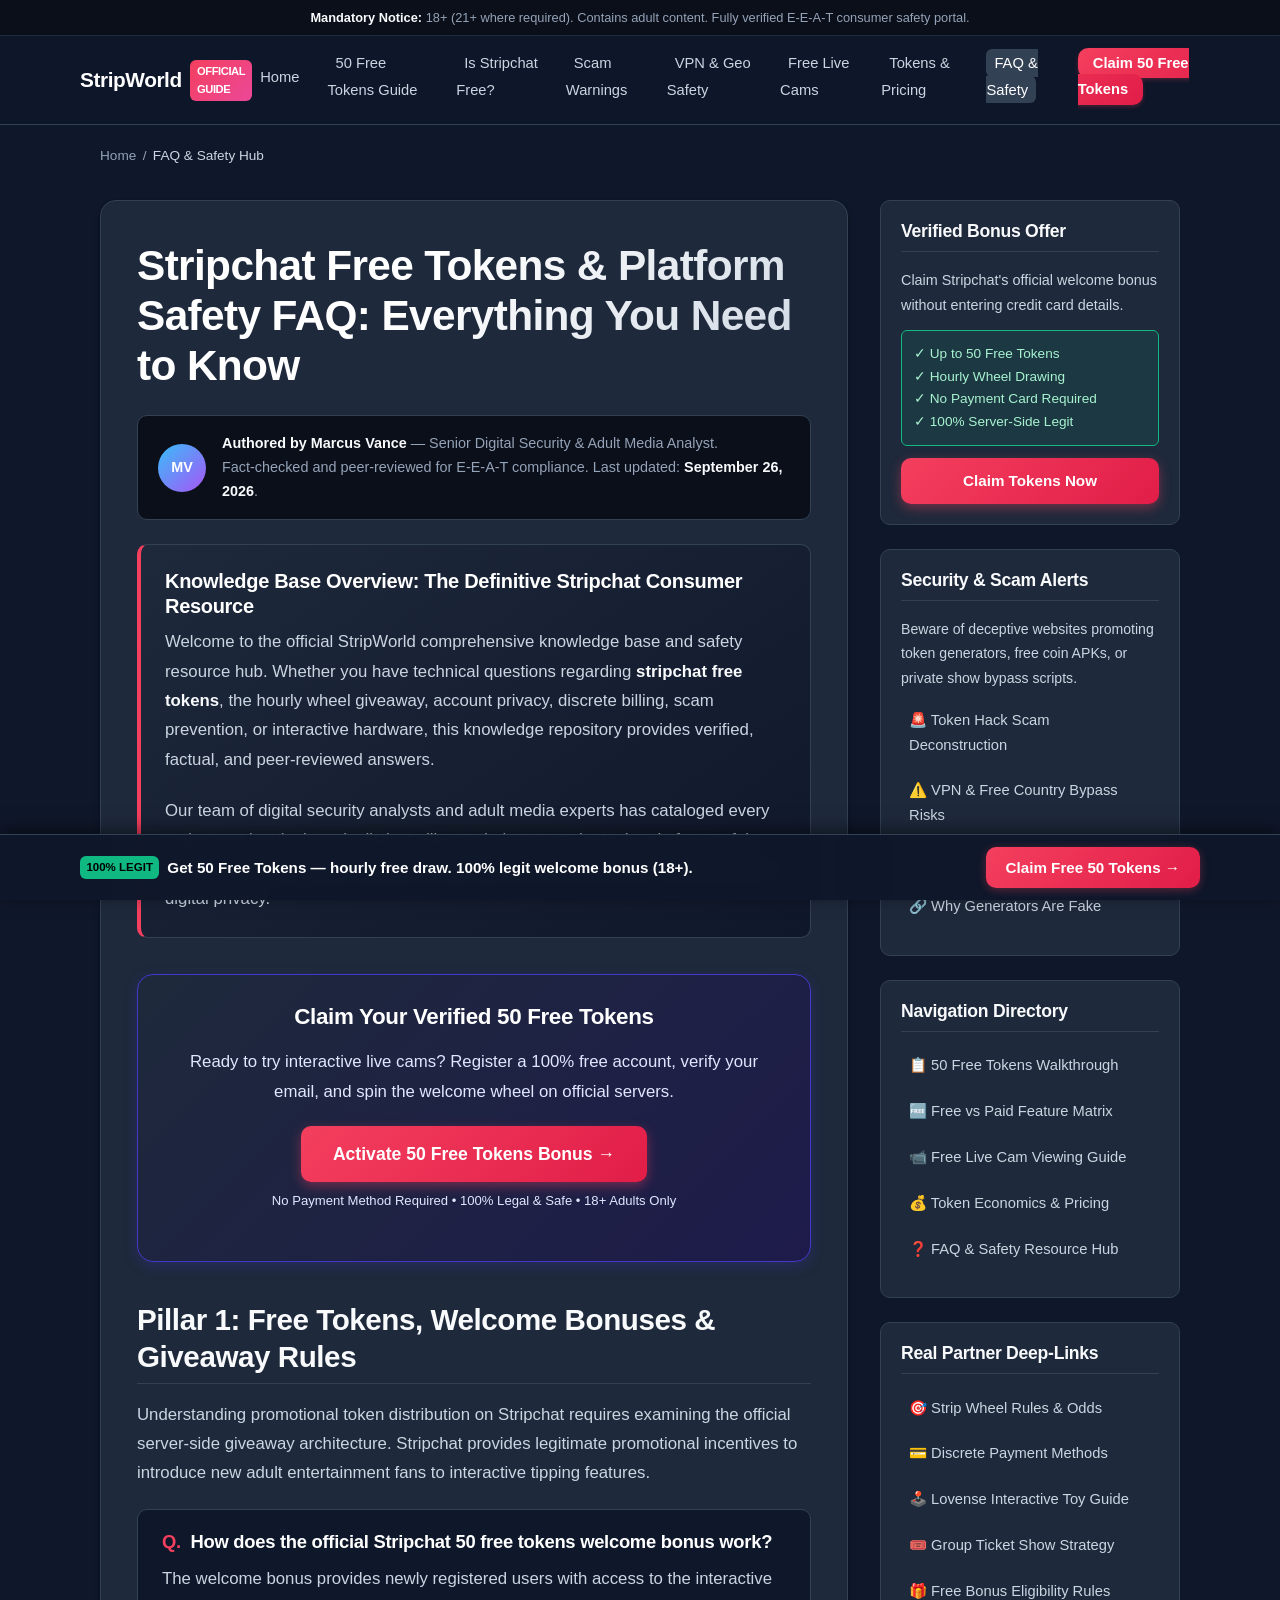
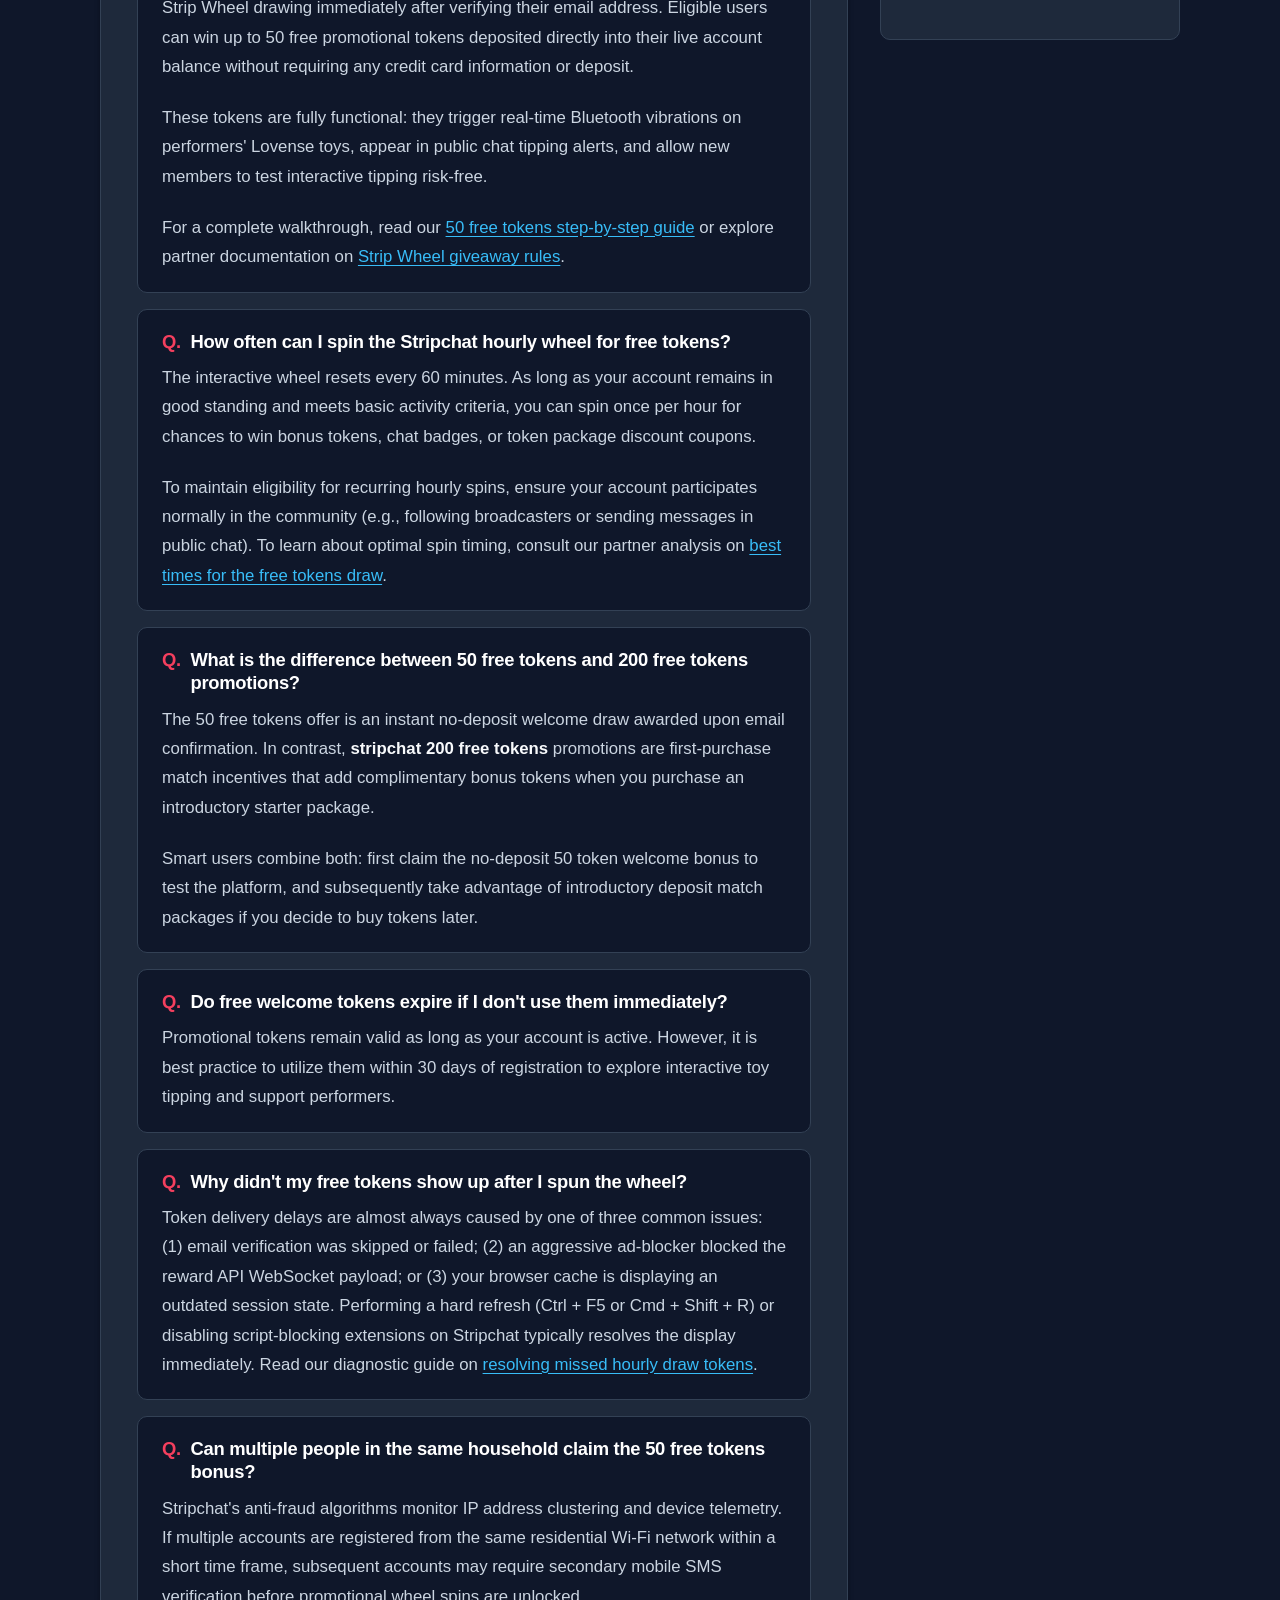
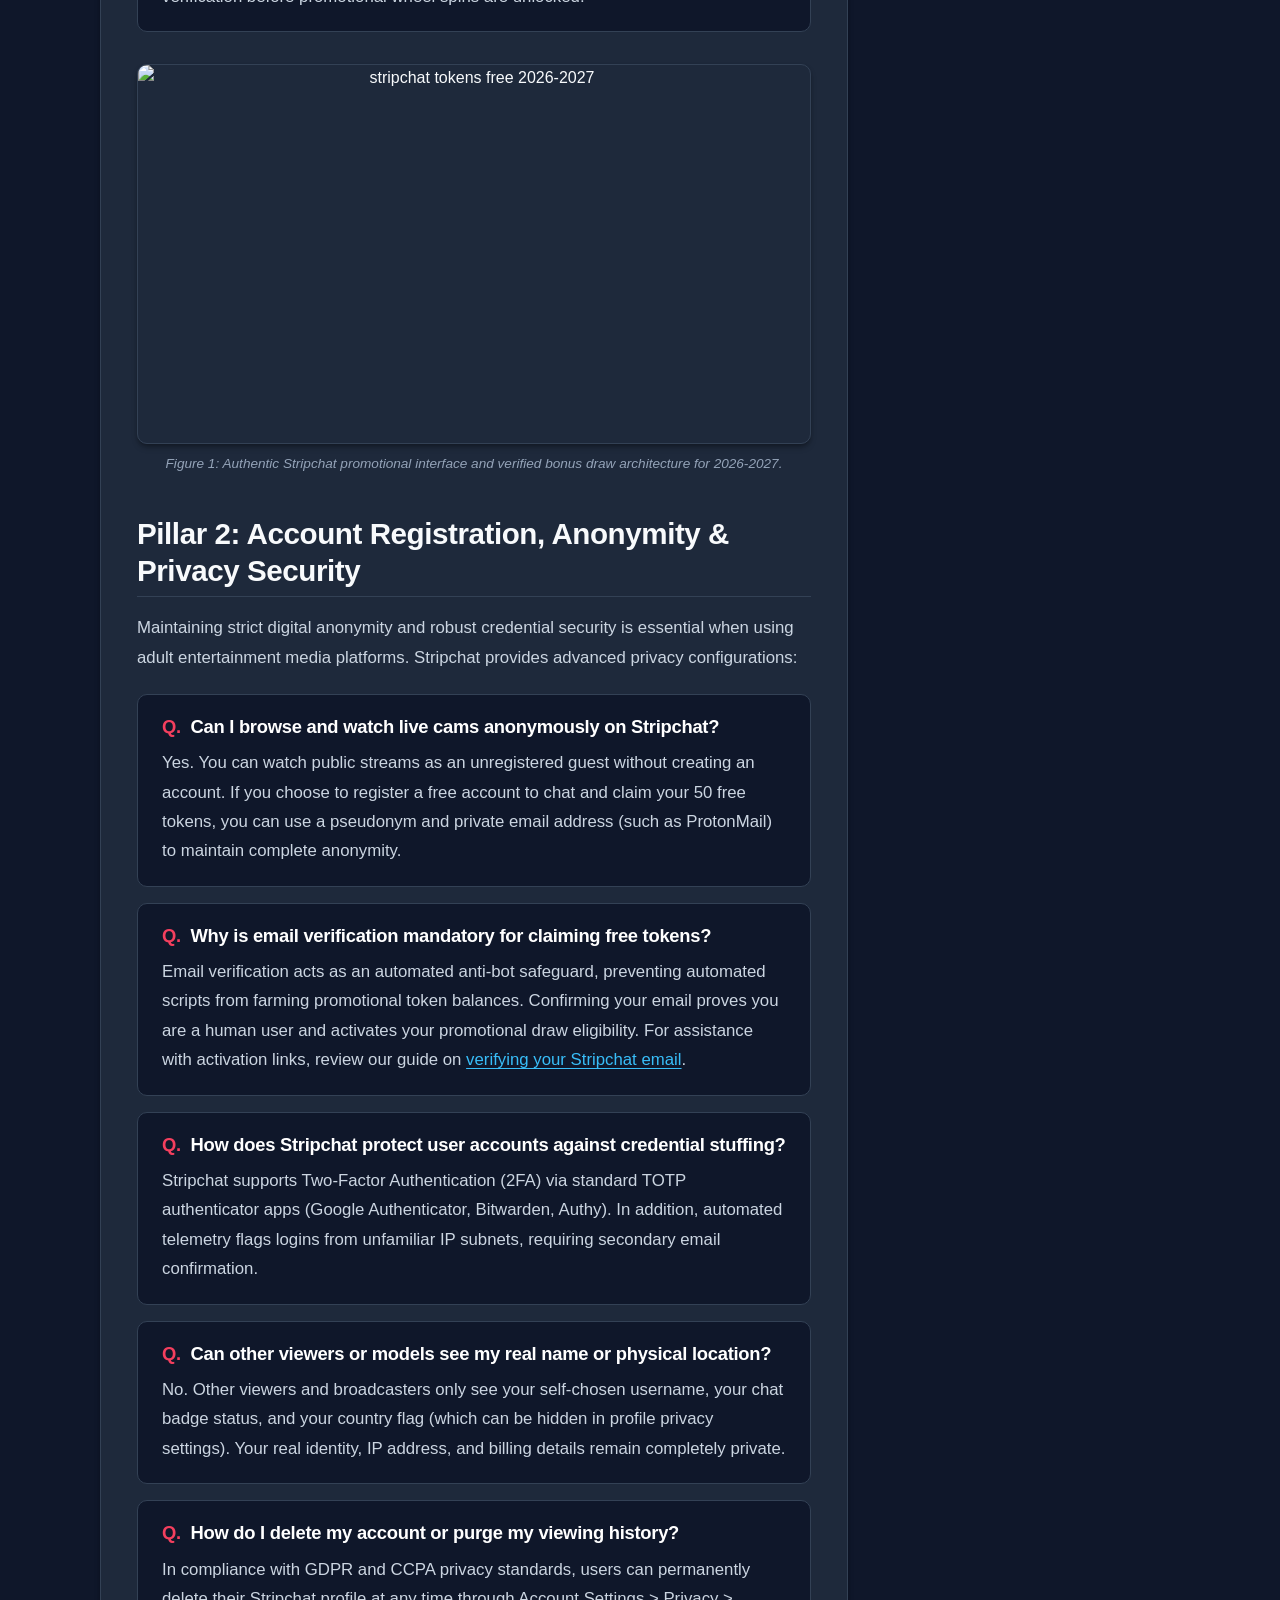
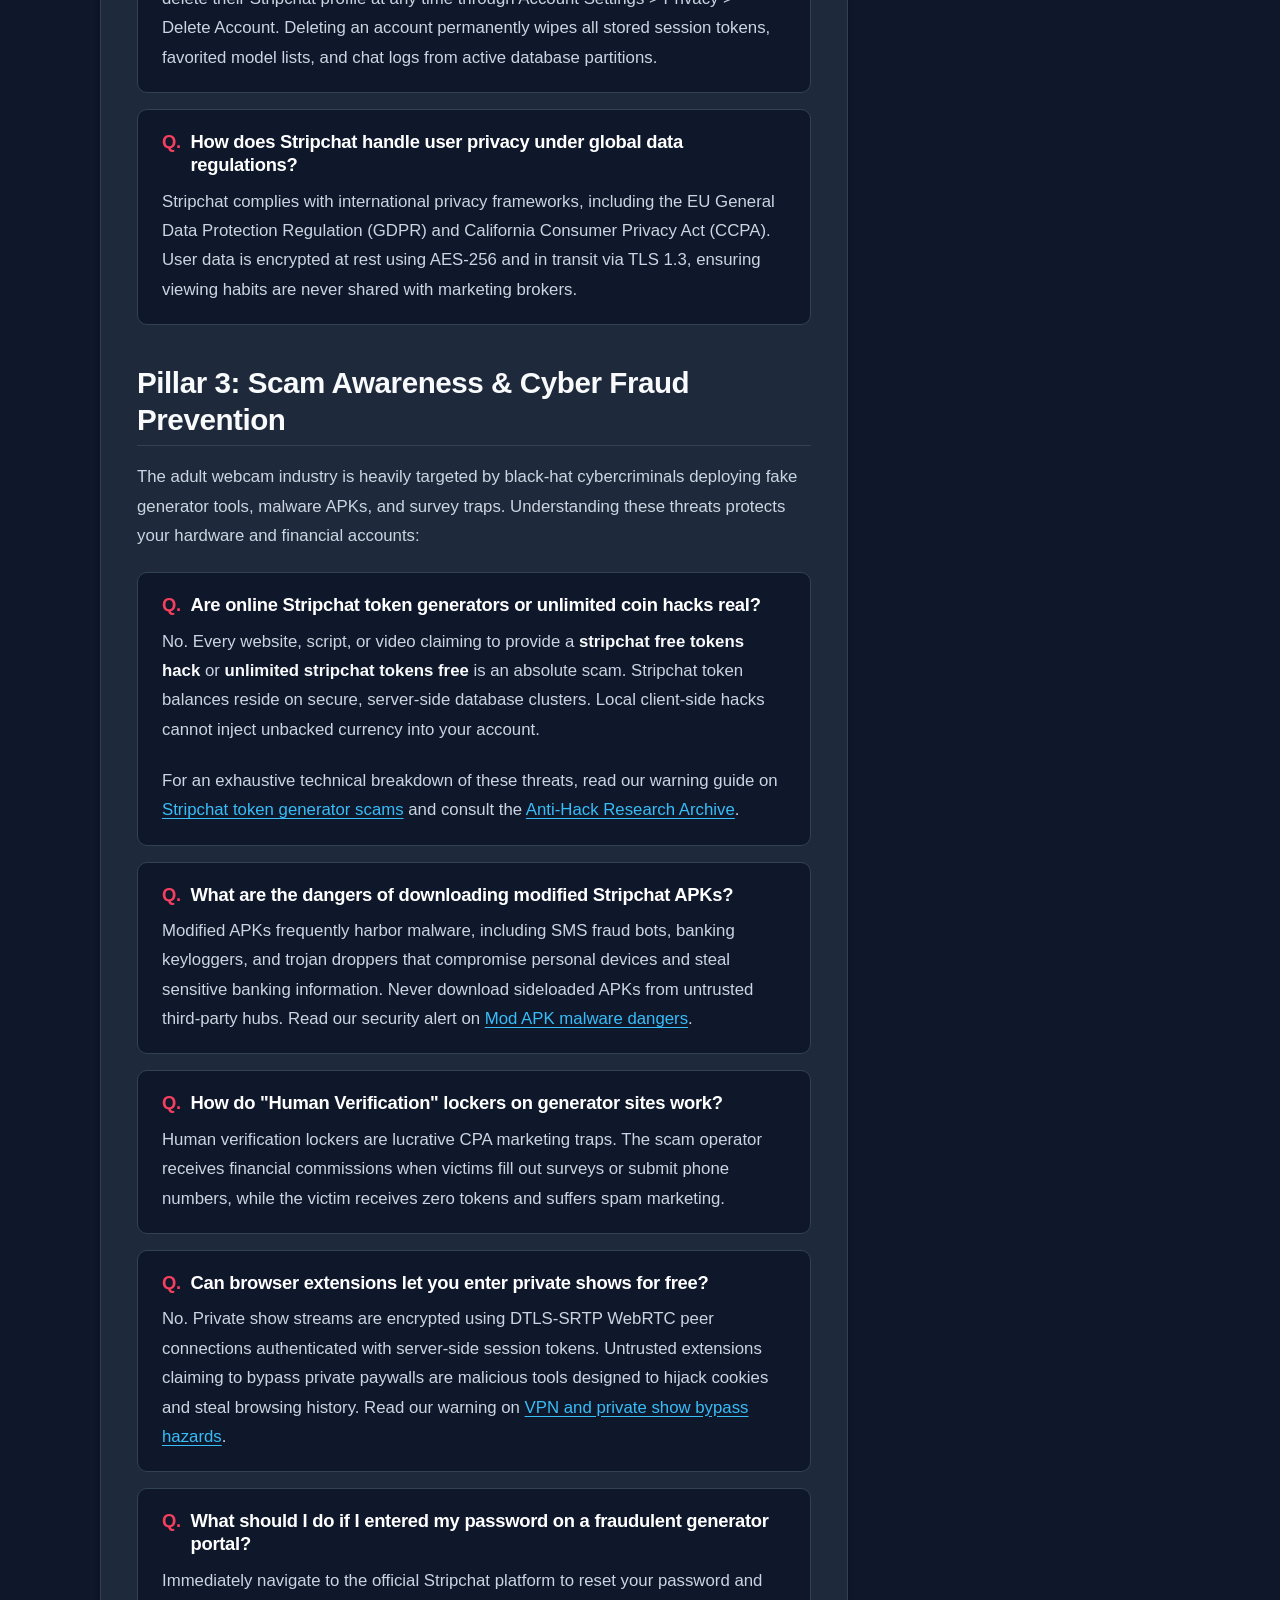
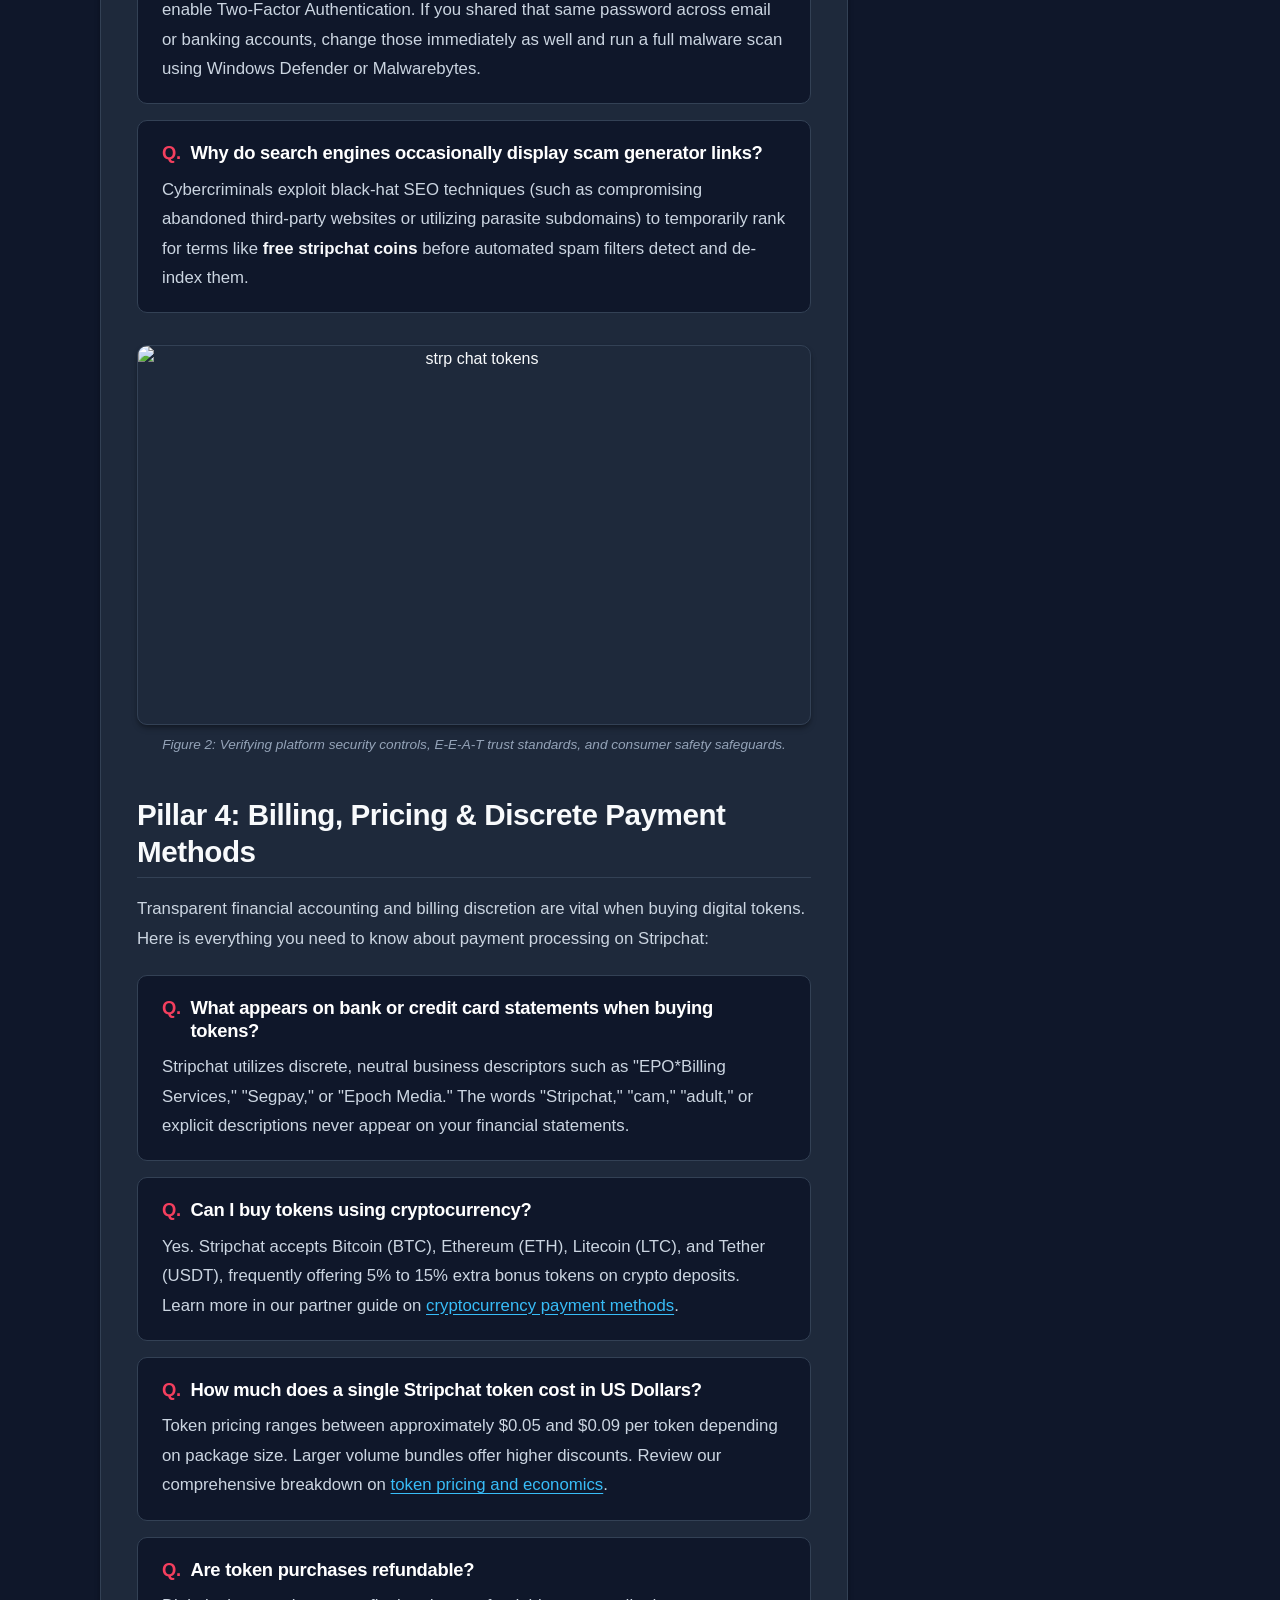
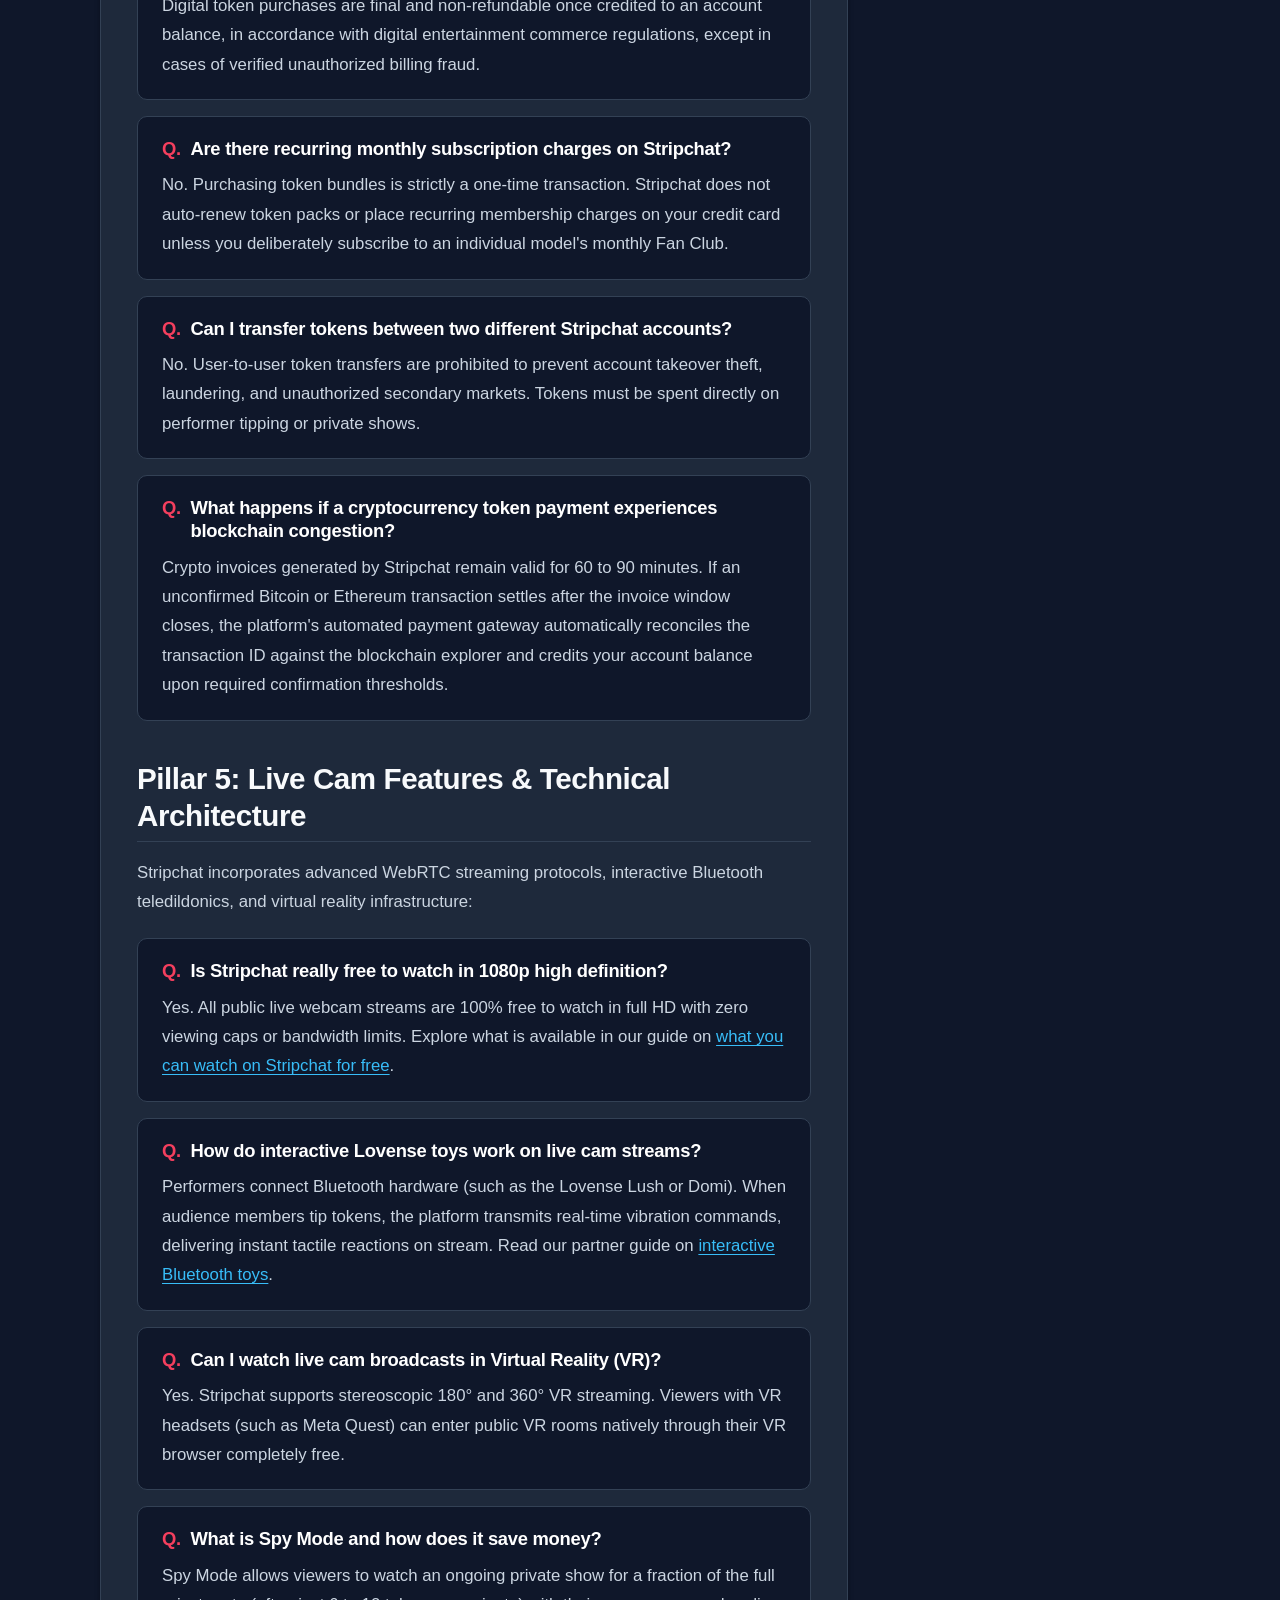
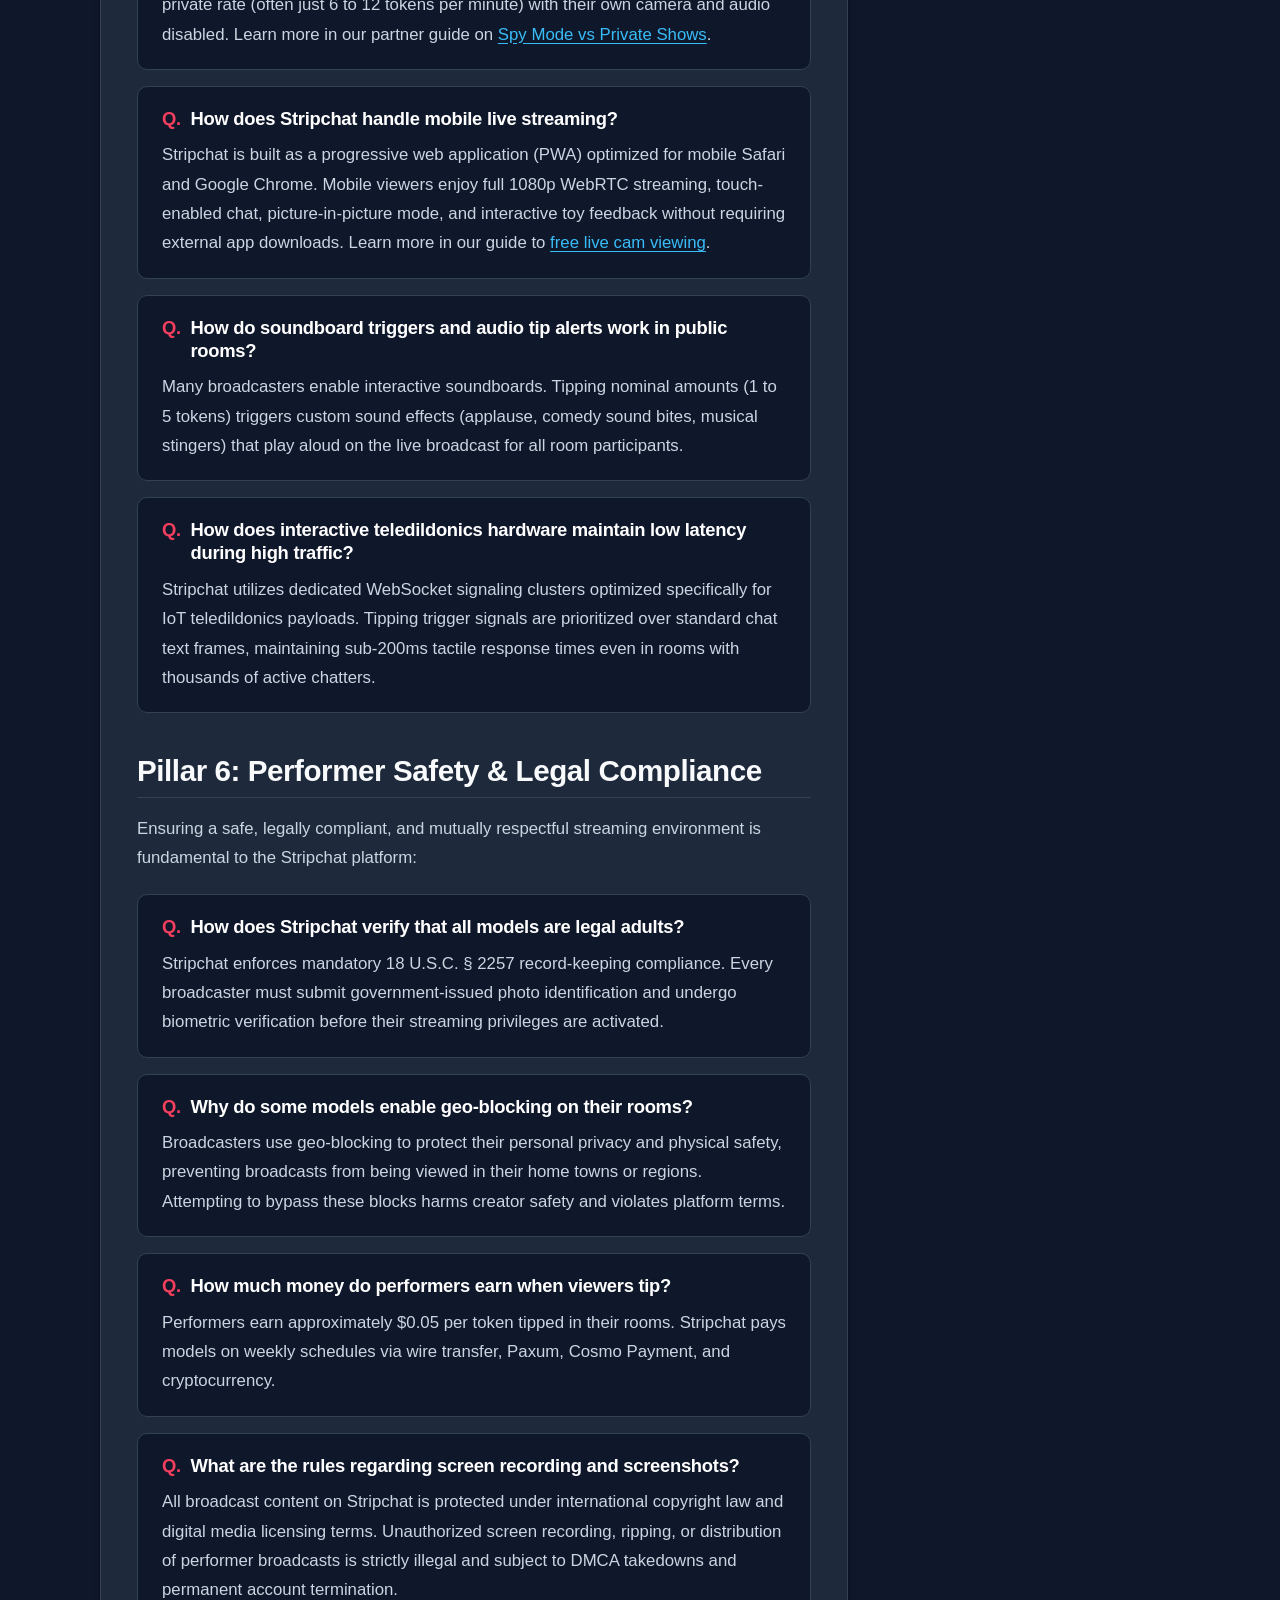
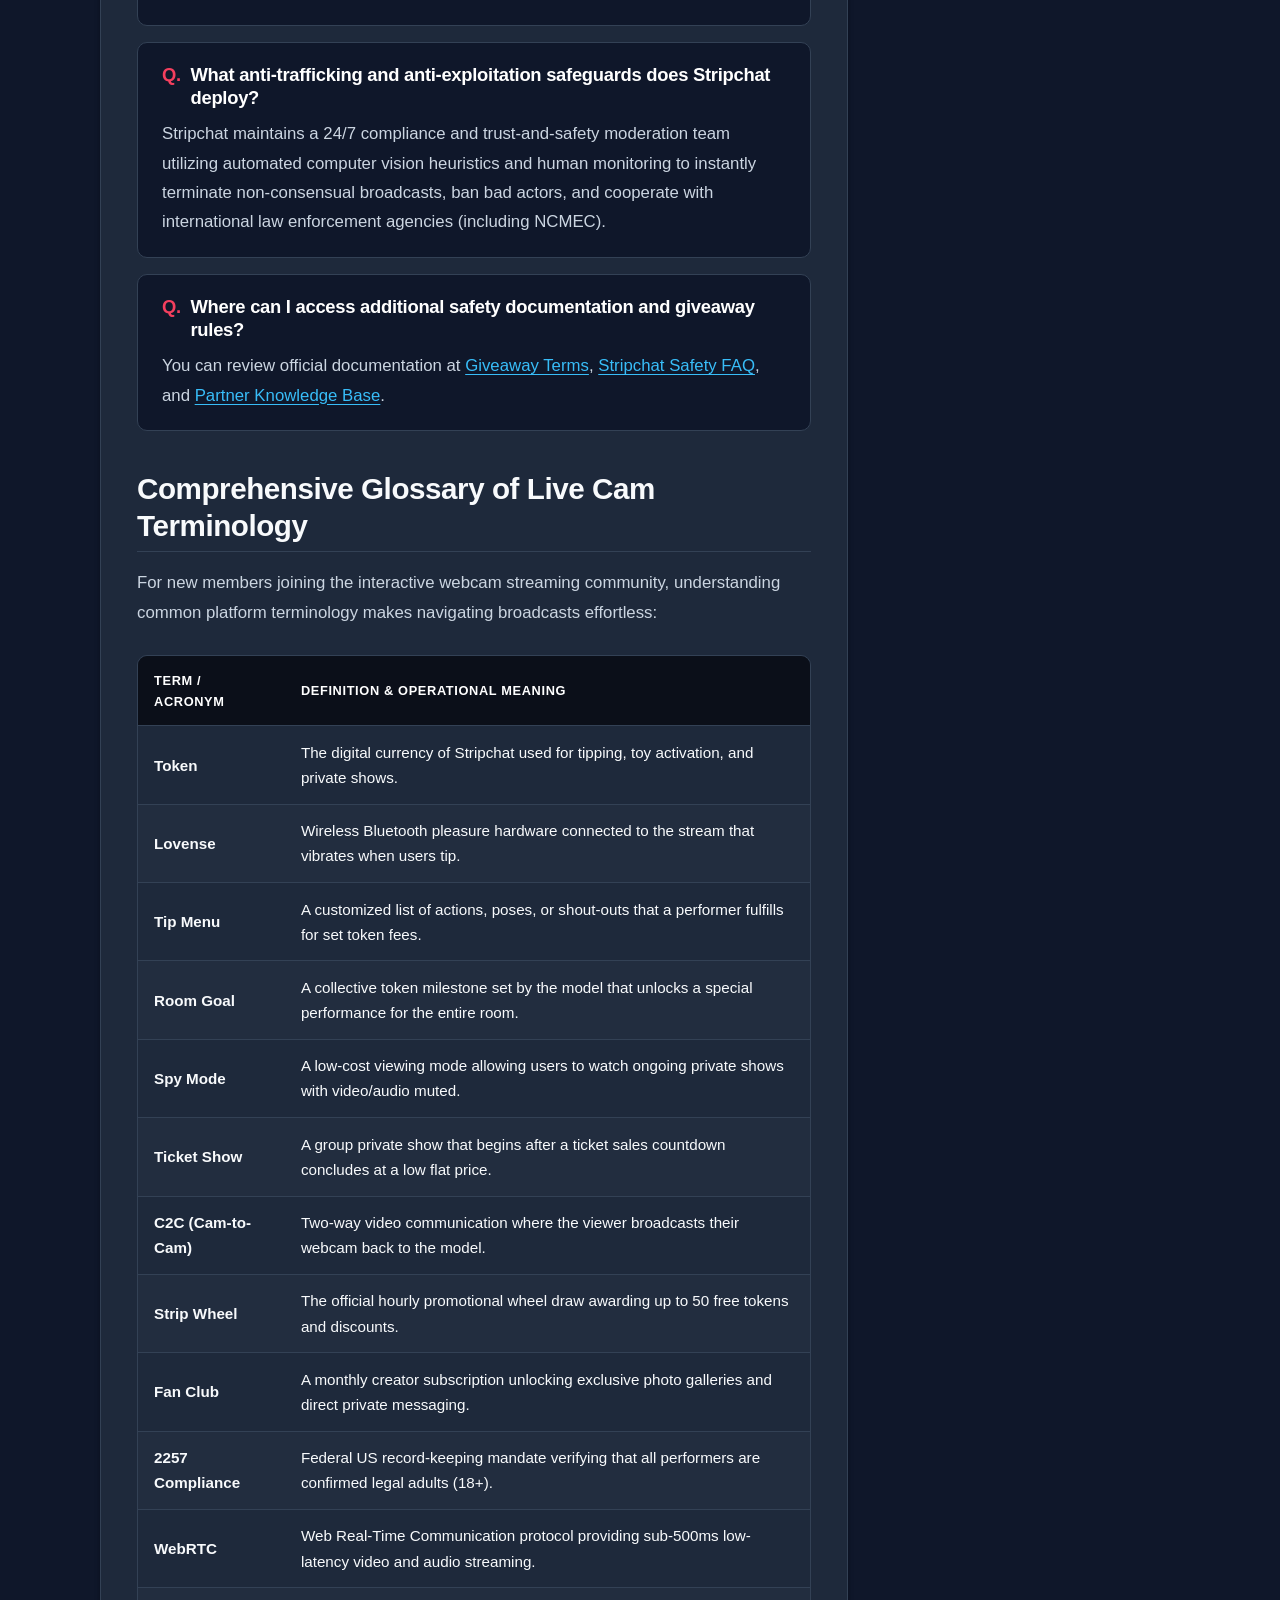
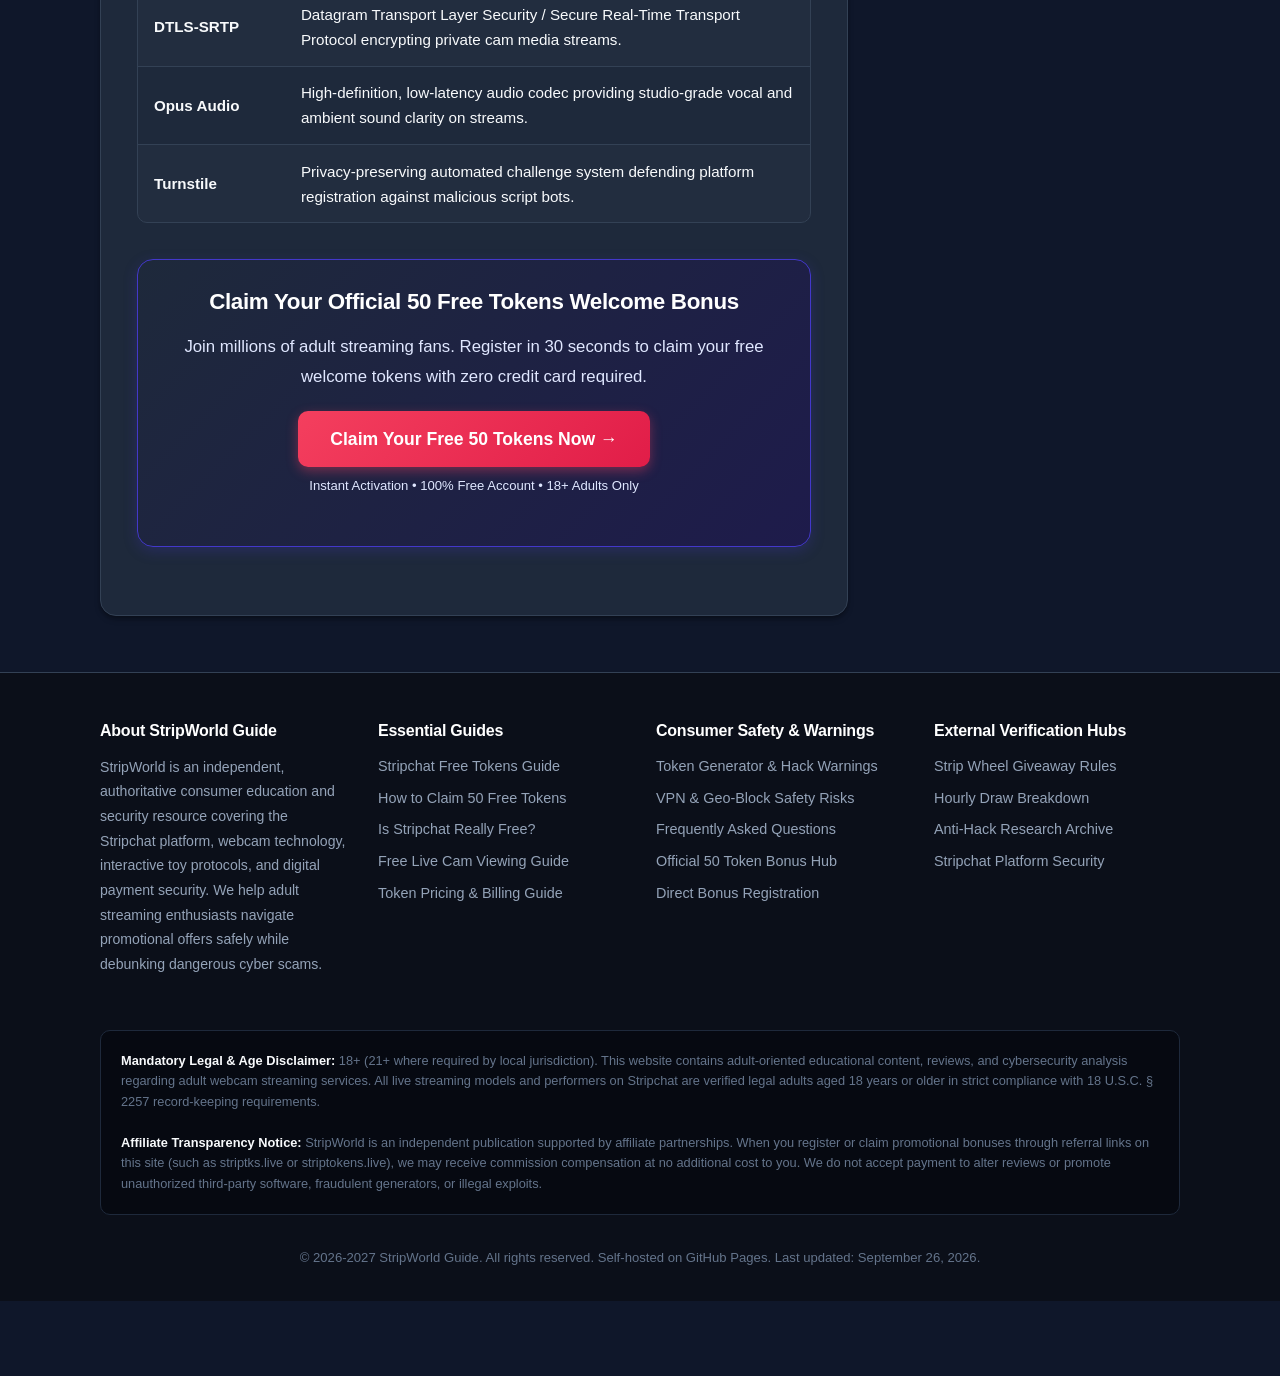
==== faq/index.html @ 959675a1 "Build complete 8-page static SEO website for GitHub Pages Co-authored-by: arena-agent <297053741+are" ====
<!DOCTYPE html>
<html lang="en">
<head>
  <meta charset="UTF-8">
  <meta name="viewport" content="width=device-width, initial-scale=1.0">
  <title>Stripchat Free Tokens FAQ: Safety, Draws & Rules</title>
  <meta name="description" content="Got questions about Stripchat free tokens, hourly wheel drawings, account safety, and token pricing? Find authoritative answers in our FAQ.">
  <link rel="canonical" href="https://maryamkrol444.github.io/stripworld/faq/">
  <meta name="google-site-verification" content="CiNkosDTltt2GMWZ36A2a65HWSYk9sTJKm7ByJ5Y2V4" />
  
  <!-- Open Graph / Facebook -->
  <meta property="og:type" content="article">
  <meta property="og:url" content="https://maryamkrol444.github.io/stripworld/faq/">
  <meta property="og:title" content="Stripchat Free Tokens FAQ: Safety, Draws & Rules">
  <meta property="og:description" content="Got questions about Stripchat free tokens, hourly wheel drawings, account safety, and token pricing? Find authoritative answers in our FAQ.">
  <meta property="og:image" content="https://i.imgur.com/FsIYisF.png">
  
  <!-- Twitter Card -->
  <meta name="twitter:card" content="summary_large_image">
  <meta name="twitter:url" content="https://maryamkrol444.github.io/stripworld/faq/">
  <meta name="twitter:title" content="Stripchat Free Tokens FAQ: Safety, Draws & Rules">
  <meta name="twitter:description" content="Got questions about Stripchat free tokens, hourly wheel drawings, account safety, and token pricing? Find authoritative answers in our FAQ.">
  <meta property="twitter:image" content="https://i.imgur.com/FsIYisF.png">
  
  <link rel="stylesheet" href="../style.css">
  
  <script type="application/ld+json">
  {
    "@context": "https://schema.org",
    "@graph": [
      {
        "@type": "Article",
        "@id": "https://maryamkrol444.github.io/stripworld/faq/#article",
        "headline": "Stripchat Free Tokens & Platform Safety FAQ: Everything You Need to Know",
        "description": "Got questions about Stripchat free tokens, hourly wheel drawings, account safety, and token pricing? Find authoritative answers in our FAQ.",
        "image": "https://i.imgur.com/FsIYisF.png",
        "datePublished": "2026-01-22T08:00:00+00:00",
        "dateModified": "2026-09-26T12:00:00+00:00",
        "author": {
          "@type": "Person",
          "name": "Marcus Vance",
          "jobTitle": "Senior Digital Security & Adult Media Analyst"
        },
        "publisher": {
          "@type": "Organization",
          "name": "StripWorld Consumer Research",
          "logo": {
            "@type": "ImageObject",
            "url": "https://i.imgur.com/FsIYisF.png"
          }
        },
        "mainEntityOfPage": {
          "@type": "WebPage",
          "@id": "https://maryamkrol444.github.io/stripworld/faq/"
        }
      },
      {
        "@type": "BreadcrumbList",
        "@id": "https://maryamkrol444.github.io/stripworld/faq/#breadcrumb",
        "itemListElement": [
          {
            "@type": "ListItem",
            "position": 1,
            "name": "Home",
            "item": "https://maryamkrol444.github.io/stripworld/"
          },
          {
            "@type": "ListItem",
            "position": 2,
            "name": "FAQ & Safety Hub",
            "item": "https://maryamkrol444.github.io/stripworld/faq/"
          }
        ]
      },
      {
        "@type": "FAQPage",
        "@id": "https://maryamkrol444.github.io/stripworld/faq/#faq",
        "mainEntity": [
          {
            "@type": "Question",
            "name": "How does the Stripchat 50 free tokens welcome bonus work?",
            "acceptedAnswer": {
              "@type": "Answer",
              "text": "The 50 free tokens welcome bonus allows new members to spin the interactive Strip Wheel after confirming their email address, awarding complimentary server-side tokens without requiring any credit card or financial deposit."
            }
          },
          {
            "@type": "Question",
            "name": "How often can you spin the Stripchat hourly wheel?",
            "acceptedAnswer": {
              "@type": "Answer",
              "text": "Eligible registered users can spin the hourly wheel once every 60 minutes for recurring chances to win bonus promotional tokens, chat perks, or token package discount coupons."
            }
          },
          {
            "@type": "Question",
            "name": "Are online Stripchat token generators or coin hacks real?",
            "acceptedAnswer": {
              "@type": "Answer",
              "text": "No. All websites, APK mods, and scripts claiming to hack tokens are fraudulent survey scams or malware traps. Stripchat balances are secured on server-side database clusters."
            }
          },
          {
            "@type": "Question",
            "name": "Is Stripchat free to browse and watch without registering?",
            "acceptedAnswer": {
              "@type": "Answer",
              "text": "Yes. Anyone of legal age can watch thousands of live public cam broadcasts in 1080p HD as an anonymous guest without registering an account or paying money."
            }
          },
          {
            "@type": "Question",
            "name": "What appears on bank statements when buying Stripchat tokens?",
            "acceptedAnswer": {
              "@type": "Answer",
              "text": "Transactions display discreet, neutral corporate billing descriptors such as EPO*Billing Services or Epoch Media, ensuring zero adult-oriented wording appears on statements."
            }
          },
          {
            "@type": "Question",
            "name": "How do interactive Lovense toys work on Stripchat?",
            "acceptedAnswer": {
              "@type": "Answer",
              "text": "Broadcasters pair Bluetooth pleasure hardware to the platform. Tipping tokens emits real-time vibration commands, delivering instant tactile reactions on stream."
            }
          },
          {
            "@type": "Question",
            "name": "Can I use cryptocurrency to purchase Stripchat tokens?",
            "acceptedAnswer": {
              "@type": "Answer",
              "text": "Yes. Stripchat accepts Bitcoin, Ethereum, Litecoin, and USDT, often providing 5% to 15% bonus tokens on crypto deposits for added privacy and value."
            }
          },
          {
            "@type": "Question",
            "name": "How does Stripchat verify performer legal age?",
            "acceptedAnswer": {
              "@type": "Answer",
              "text": "All performers must submit verified government photo identification and pass biometric identity audits in strict compliance with 18 U.S.C. § 2257 record-keeping mandates."
            }
          },
          {
            "@type": "Question",
            "name": "How does Stripchat handle user privacy under GDPR and CCPA regulations?",
            "acceptedAnswer": {
              "@type": "Answer",
              "text": "Stripchat adheres strictly to international privacy frameworks, providing users with complete control over cookie consents, automated data deletion tools, and encrypted credential storage."
            }
          }
        ]
      }
    ]
  }
  </script>

</head>
<body>
  
  <div class="age-banner">
    <strong>Mandatory Notice:</strong> 18+ (21+ where required). Contains adult content. Fully verified E-E-A-T consumer safety portal.
  </div>
  
  <header class="site-header">
    <div class="container nav-container">
      <a href="../index.html" class="brand-logo">
        <span>StripWorld</span>
        <span class="brand-badge">Official Guide</span>
      </a>
      
      <button class="mobile-nav-toggle" aria-label="Toggle navigation menu" onclick="document.querySelector('.nav-menu').classList.toggle('is-active')">
        ☰
      </button>
      
      <nav>
        <ul class="nav-menu">
          <li><a href="../index.html">Home</a></li>
<li><a href="../how-to-get-50-free-tokens/index.html">50 Free Tokens Guide</a></li>
<li><a href="../is-stripchat-free/index.html">Is Stripchat Free?</a></li>
<li><a href="../free-token-scams-and-hacks-warning/index.html">Scam Warnings</a></li>
<li><a href="../vpn-geo-blocks-warning/index.html">VPN & Geo Safety</a></li>
<li><a href="../free-live-cam-content/index.html">Free Live Cams</a></li>
<li><a href="../tokens-explained/index.html">Tokens & Pricing</a></li>
<li><a href="../faq/index.html" class="active">FAQ & Safety</a></li>

          <li><a href="https://striptks.live" class="nav-cta-btn" rel="follow" target="_blank">Claim 50 Free Tokens</a></li>
        </ul>
      </nav>
    </div>
  </header>

  
  <div class="container">
    <nav class="breadcrumb-nav" aria-label="Breadcrumb">
      <ol class="breadcrumb-list">
        <li><a href="../index.html">Home</a></li>
        <li><span>FAQ & Safety Hub</span></li>
      </ol>
    </nav>
    
    <div class="content-wrapper">
      <main class="main-content">
        <article>
          <h1>Stripchat Free Tokens & Platform Safety FAQ: Everything You Need to Know</h1>
          
          
        <div class="author-meta-box">
          <div class="author-avatar">MV</div>
          <div class="author-info-text">
            <strong>Authored by Marcus Vance</strong> — Senior Digital Security & Adult Media Analyst.<br>
            <span>Fact-checked and peer-reviewed for E-E-A-T compliance. Last updated: <strong>September 26, 2026</strong>.</span>
          </div>
        </div>

          
          <div class="hero-box">
            <h2 class="hero-box-title" style="margin-top:0; border:none; padding:0; font-size:1.25rem;">Knowledge Base Overview: The Definitive Stripchat Consumer Resource</h2>
            <p>
              Welcome to the official StripWorld comprehensive knowledge base and safety resource hub. Whether you have technical questions regarding <strong>stripchat free tokens</strong>, the hourly wheel giveaway, account privacy, discrete billing, scam prevention, or interactive hardware, this knowledge repository provides verified, factual, and peer-reviewed answers.
            </p>
            <p style="margin-bottom:0;">
              Our team of digital security analysts and adult media experts has cataloged every major user inquiry into six distinct pillars to help you navigate the platform safely, claim legitimate welcome bonuses, understand network protocols, and protect your digital privacy.
            </p>
          </div>
          
          <div class="cta-box">
            <h3>Claim Your Verified 50 Free Tokens</h3>
            <p>Ready to try interactive live cams? Register a 100% free account, verify your email, and spin the welcome wheel on official servers.</p>
            <a href="https://striptks.live" class="cta-btn-large" rel="follow" target="_blank">Activate 50 Free Tokens Bonus →</a>
            <p class="cta-subtext">No Payment Method Required • 100% Legal & Safe • 18+ Adults Only</p>
          </div>

          <h2>Pillar 1: Free Tokens, Welcome Bonuses & Giveaway Rules</h2>
          <p>
            Understanding promotional token distribution on Stripchat requires examining the official server-side giveaway architecture. Stripchat provides legitimate promotional incentives to introduce new adult entertainment fans to interactive tipping features.
          </p>
          
          <div class="faq-item">
            <h3 class="faq-question">How does the official Stripchat 50 free tokens welcome bonus work?</h3>
            <div class="faq-answer">
              <p>
                The welcome bonus provides newly registered users with access to the interactive Strip Wheel drawing immediately after verifying their email address. Eligible users can win up to 50 free promotional tokens deposited directly into their live account balance without requiring any credit card information or deposit.
              </p>
              <p>
                These tokens are fully functional: they trigger real-time Bluetooth vibrations on performers' Lovense toys, appear in public chat tipping alerts, and allow new members to test interactive tipping risk-free.
              </p>
              <p>
                For a complete walkthrough, read our <a href="../how-to-get-50-free-tokens/index.html">50 free tokens step-by-step guide</a> or explore partner documentation on <a href="https://striptokens.live/strip-wheel-giveaway/" rel="follow" target="_blank">Strip Wheel giveaway rules</a>.
              </p>
            </div>
          </div>

          <div class="faq-item">
            <h3 class="faq-question">How often can I spin the Stripchat hourly wheel for free tokens?</h3>
            <div class="faq-answer">
              <p>
                The interactive wheel resets every 60 minutes. As long as your account remains in good standing and meets basic activity criteria, you can spin once per hour for chances to win bonus tokens, chat badges, or token package discount coupons.
              </p>
              <p>
                To maintain eligibility for recurring hourly spins, ensure your account participates normally in the community (e.g., following broadcasters or sending messages in public chat). To learn about optimal spin timing, consult our partner analysis on <a href="https://striptks.live/blog/best-time-stripchat-free-tokens-draw/" rel="follow" target="_blank">best times for the free tokens draw</a>.
              </p>
            </div>
          </div>

          <div class="faq-item">
            <h3 class="faq-question">What is the difference between 50 free tokens and 200 free tokens promotions?</h3>
            <div class="faq-answer">
              <p>
                The 50 free tokens offer is an instant no-deposit welcome draw awarded upon email confirmation. In contrast, <strong>stripchat 200 free tokens</strong> promotions are first-purchase match incentives that add complimentary bonus tokens when you purchase an introductory starter package.
              </p>
              <p>
                Smart users combine both: first claim the no-deposit 50 token welcome bonus to test the platform, and subsequently take advantage of introductory deposit match packages if you decide to buy tokens later.
              </p>
            </div>
          </div>

          <div class="faq-item">
            <h3 class="faq-question">Do free welcome tokens expire if I don't use them immediately?</h3>
            <div class="faq-answer">
              <p>
                Promotional tokens remain valid as long as your account is active. However, it is best practice to utilize them within 30 days of registration to explore interactive toy tipping and support performers.
              </p>
            </div>
          </div>

          <div class="faq-item">
            <h3 class="faq-question">Why didn't my free tokens show up after I spun the wheel?</h3>
            <div class="faq-answer">
              <p>
                Token delivery delays are almost always caused by one of three common issues: (1) email verification was skipped or failed; (2) an aggressive ad-blocker blocked the reward API WebSocket payload; or (3) your browser cache is displaying an outdated session state. Performing a hard refresh (Ctrl + F5 or Cmd + Shift + R) or disabling script-blocking extensions on Stripchat typically resolves the display immediately. Read our diagnostic guide on <a href="https://striptks.live/blog/why-i-didnt-get-my-hourly-draw-tokens-on-stripchat/" rel="follow" target="_blank">resolving missed hourly draw tokens</a>.
              </p>
            </div>
          </div>

          <div class="faq-item">
            <h3 class="faq-question">Can multiple people in the same household claim the 50 free tokens bonus?</h3>
            <div class="faq-answer">
              <p>
                Stripchat's anti-fraud algorithms monitor IP address clustering and device telemetry. If multiple accounts are registered from the same residential Wi-Fi network within a short time frame, subsequent accounts may require secondary mobile SMS verification before promotional wheel spins are unlocked.
              </p>
            </div>
          </div>

          <div class="article-image-box">
            <img src="https://i.imgur.com/FsIYisF.png" alt="stripchat tokens free 2026-2027" width="720" height="405" loading="lazy">
            <p class="image-caption">Figure 1: Authentic Stripchat promotional interface and verified bonus draw architecture for 2026-2027.</p>
          </div>

          <h2>Pillar 2: Account Registration, Anonymity & Privacy Security</h2>
          <p>
            Maintaining strict digital anonymity and robust credential security is essential when using adult entertainment media platforms. Stripchat provides advanced privacy configurations:
          </p>

          <div class="faq-item">
            <h3 class="faq-question">Can I browse and watch live cams anonymously on Stripchat?</h3>
            <div class="faq-answer">
              <p>
                Yes. You can watch public streams as an unregistered guest without creating an account. If you choose to register a free account to chat and claim your 50 free tokens, you can use a pseudonym and private email address (such as ProtonMail) to maintain complete anonymity.
              </p>
            </div>
          </div>

          <div class="faq-item">
            <h3 class="faq-question">Why is email verification mandatory for claiming free tokens?</h3>
            <div class="faq-answer">
              <p>
                Email verification acts as an automated anti-bot safeguard, preventing automated scripts from farming promotional token balances. Confirming your email proves you are a human user and activates your promotional draw eligibility. For assistance with activation links, review our guide on <a href="https://striptks.live/blog/verify-email-stripchat/" rel="follow" target="_blank">verifying your Stripchat email</a>.
              </p>
            </div>
          </div>

          <div class="faq-item">
            <h3 class="faq-question">How does Stripchat protect user accounts against credential stuffing?</h3>
            <div class="faq-answer">
              <p>
                Stripchat supports Two-Factor Authentication (2FA) via standard TOTP authenticator apps (Google Authenticator, Bitwarden, Authy). In addition, automated telemetry flags logins from unfamiliar IP subnets, requiring secondary email confirmation.
              </p>
            </div>
          </div>

          <div class="faq-item">
            <h3 class="faq-question">Can other viewers or models see my real name or physical location?</h3>
            <div class="faq-answer">
              <p>
                No. Other viewers and broadcasters only see your self-chosen username, your chat badge status, and your country flag (which can be hidden in profile privacy settings). Your real identity, IP address, and billing details remain completely private.
              </p>
            </div>
          </div>

          <div class="faq-item">
            <h3 class="faq-question">How do I delete my account or purge my viewing history?</h3>
            <div class="faq-answer">
              <p>
                In compliance with GDPR and CCPA privacy standards, users can permanently delete their Stripchat profile at any time through Account Settings &gt; Privacy &gt; Delete Account. Deleting an account permanently wipes all stored session tokens, favorited model lists, and chat logs from active database partitions.
              </p>
            </div>
          </div>

          <div class="faq-item">
            <h3 class="faq-question">How does Stripchat handle user privacy under global data regulations?</h3>
            <div class="faq-answer">
              <p>
                Stripchat complies with international privacy frameworks, including the EU General Data Protection Regulation (GDPR) and California Consumer Privacy Act (CCPA). User data is encrypted at rest using AES-256 and in transit via TLS 1.3, ensuring viewing habits are never shared with marketing brokers.
              </p>
            </div>
          </div>

          <h2>Pillar 3: Scam Awareness & Cyber Fraud Prevention</h2>
          <p>
            The adult webcam industry is heavily targeted by black-hat cybercriminals deploying fake generator tools, malware APKs, and survey traps. Understanding these threats protects your hardware and financial accounts:
          </p>

          <div class="faq-item">
            <h3 class="faq-question">Are online Stripchat token generators or unlimited coin hacks real?</h3>
            <div class="faq-answer">
              <p>
                No. Every website, script, or video claiming to provide a <strong>stripchat free tokens hack</strong> or <strong>unlimited stripchat tokens free</strong> is an absolute scam. Stripchat token balances reside on secure, server-side database clusters. Local client-side hacks cannot inject unbacked currency into your account.
              </p>
              <p>
                For an exhaustive technical breakdown of these threats, read our warning guide on <a href="../free-token-scams-and-hacks-warning/index.html">Stripchat token generator scams</a> and consult the <a href="https://stripfreetokens.com/stripchat-hack/" rel="follow" target="_blank">Anti-Hack Research Archive</a>.
              </p>
            </div>
          </div>

          <div class="faq-item">
            <h3 class="faq-question">What are the dangers of downloading modified Stripchat APKs?</h3>
            <div class="faq-answer">
              <p>
                Modified APKs frequently harbor malware, including SMS fraud bots, banking keyloggers, and trojan droppers that compromise personal devices and steal sensitive banking information. Never download sideloaded APKs from untrusted third-party hubs. Read our security alert on <a href="https://striptokens.live/blog/stripchat-mod-apk-danger/" rel="follow" target="_blank">Mod APK malware dangers</a>.
              </p>
            </div>
          </div>

          <div class="faq-item">
            <h3 class="faq-question">How do "Human Verification" lockers on generator sites work?</h3>
            <div class="faq-answer">
              <p>
                Human verification lockers are lucrative CPA marketing traps. The scam operator receives financial commissions when victims fill out surveys or submit phone numbers, while the victim receives zero tokens and suffers spam marketing.
              </p>
            </div>
          </div>

          <div class="faq-item">
            <h3 class="faq-question">Can browser extensions let you enter private shows for free?</h3>
            <div class="faq-answer">
              <p>
                No. Private show streams are encrypted using DTLS-SRTP WebRTC peer connections authenticated with server-side session tokens. Untrusted extensions claiming to bypass private paywalls are malicious tools designed to hijack cookies and steal browsing history. Read our warning on <a href="../vpn-geo-blocks-warning/index.html">VPN and private show bypass hazards</a>.
              </p>
            </div>
          </div>

          <div class="faq-item">
            <h3 class="faq-question">What should I do if I entered my password on a fraudulent generator portal?</h3>
            <div class="faq-answer">
              <p>
                Immediately navigate to the official Stripchat platform to reset your password and enable Two-Factor Authentication. If you shared that same password across email or banking accounts, change those immediately as well and run a full malware scan using Windows Defender or Malwarebytes.
              </p>
            </div>
          </div>

          <div class="faq-item">
            <h3 class="faq-question">Why do search engines occasionally display scam generator links?</h3>
            <div class="faq-answer">
              <p>
                Cybercriminals exploit black-hat SEO techniques (such as compromising abandoned third-party websites or utilizing parasite subdomains) to temporarily rank for terms like <strong>free stripchat coins</strong> before automated spam filters detect and de-index them.
              </p>
            </div>
          </div>

          <div class="article-image-box">
            <img src="https://i.imgur.com/hP15SYS.png" alt="strp chat tokens" width="720" height="405" loading="lazy">
            <p class="image-caption">Figure 2: Verifying platform security controls, E-E-A-T trust standards, and consumer safety safeguards.</p>
          </div>

          <h2>Pillar 4: Billing, Pricing & Discrete Payment Methods</h2>
          <p>
            Transparent financial accounting and billing discretion are vital when buying digital tokens. Here is everything you need to know about payment processing on Stripchat:
          </p>

          <div class="faq-item">
            <h3 class="faq-question">What appears on bank or credit card statements when buying tokens?</h3>
            <div class="faq-answer">
              <p>
                Stripchat utilizes discrete, neutral business descriptors such as "EPO*Billing Services," "Segpay," or "Epoch Media." The words "Stripchat," "cam," "adult," or explicit descriptions never appear on your financial statements.
              </p>
            </div>
          </div>

          <div class="faq-item">
            <h3 class="faq-question">Can I buy tokens using cryptocurrency?</h3>
            <div class="faq-answer">
              <p>
                Yes. Stripchat accepts Bitcoin (BTC), Ethereum (ETH), Litecoin (LTC), and Tether (USDT), frequently offering 5% to 15% extra bonus tokens on crypto deposits. Learn more in our partner guide on <a href="https://striptks.live/blog/stripchat-crypto-payments/" rel="follow" target="_blank">cryptocurrency payment methods</a>.
              </p>
            </div>
          </div>

          <div class="faq-item">
            <h3 class="faq-question">How much does a single Stripchat token cost in US Dollars?</h3>
            <div class="faq-answer">
              <p>
                Token pricing ranges between approximately $0.05 and $0.09 per token depending on package size. Larger volume bundles offer higher discounts. Review our comprehensive breakdown on <a href="../tokens-explained/index.html">token pricing and economics</a>.
              </p>
            </div>
          </div>

          <div class="faq-item">
            <h3 class="faq-question">Are token purchases refundable?</h3>
            <div class="faq-answer">
              <p>
                Digital token purchases are final and non-refundable once credited to an account balance, in accordance with digital entertainment commerce regulations, except in cases of verified unauthorized billing fraud.
              </p>
            </div>
          </div>

          <div class="faq-item">
            <h3 class="faq-question">Are there recurring monthly subscription charges on Stripchat?</h3>
            <div class="faq-answer">
              <p>
                No. Purchasing token bundles is strictly a one-time transaction. Stripchat does not auto-renew token packs or place recurring membership charges on your credit card unless you deliberately subscribe to an individual model's monthly Fan Club.
              </p>
            </div>
          </div>

          <div class="faq-item">
            <h3 class="faq-question">Can I transfer tokens between two different Stripchat accounts?</h3>
            <div class="faq-answer">
              <p>
                No. User-to-user token transfers are prohibited to prevent account takeover theft, laundering, and unauthorized secondary markets. Tokens must be spent directly on performer tipping or private shows.
              </p>
            </div>
          </div>

          <div class="faq-item">
            <h3 class="faq-question">What happens if a cryptocurrency token payment experiences blockchain congestion?</h3>
            <div class="faq-answer">
              <p>
                Crypto invoices generated by Stripchat remain valid for 60 to 90 minutes. If an unconfirmed Bitcoin or Ethereum transaction settles after the invoice window closes, the platform's automated payment gateway automatically reconciles the transaction ID against the blockchain explorer and credits your account balance upon required confirmation thresholds.
              </p>
            </div>
          </div>

          <h2>Pillar 5: Live Cam Features & Technical Architecture</h2>
          <p>
            Stripchat incorporates advanced WebRTC streaming protocols, interactive Bluetooth teledildonics, and virtual reality infrastructure:
          </p>

          <div class="faq-item">
            <h3 class="faq-question">Is Stripchat really free to watch in 1080p high definition?</h3>
            <div class="faq-answer">
              <p>
                Yes. All public live webcam streams are 100% free to watch in full HD with zero viewing caps or bandwidth limits. Explore what is available in our guide on <a href="../is-stripchat-free/index.html">what you can watch on Stripchat for free</a>.
              </p>
            </div>
          </div>

          <div class="faq-item">
            <h3 class="faq-question">How do interactive Lovense toys work on live cam streams?</h3>
            <div class="faq-answer">
              <p>
                Performers connect Bluetooth hardware (such as the Lovense Lush or Domi). When audience members tip tokens, the platform transmits real-time vibration commands, delivering instant tactile reactions on stream. Read our partner guide on <a href="https://striptks.live/blog/stripchat-lovense-interactive-toys/" rel="follow" target="_blank">interactive Bluetooth toys</a>.
              </p>
            </div>
          </div>

          <div class="faq-item">
            <h3 class="faq-question">Can I watch live cam broadcasts in Virtual Reality (VR)?</h3>
            <div class="faq-answer">
              <p>
                Yes. Stripchat supports stereoscopic 180° and 360° VR streaming. Viewers with VR headsets (such as Meta Quest) can enter public VR rooms natively through their VR browser completely free.
              </p>
            </div>
          </div>

          <div class="faq-item">
            <h3 class="faq-question">What is Spy Mode and how does it save money?</h3>
            <div class="faq-answer">
              <p>
                Spy Mode allows viewers to watch an ongoing private show for a fraction of the full private rate (often just 6 to 12 tokens per minute) with their own camera and audio disabled. Learn more in our partner guide on <a href="https://striptks.live/blog/stripchat-spy-mode-vs-private-shows/" rel="follow" target="_blank">Spy Mode vs Private Shows</a>.
              </p>
            </div>
          </div>

          <div class="faq-item">
            <h3 class="faq-question">How does Stripchat handle mobile live streaming?</h3>
            <div class="faq-answer">
              <p>
                Stripchat is built as a progressive web application (PWA) optimized for mobile Safari and Google Chrome. Mobile viewers enjoy full 1080p WebRTC streaming, touch-enabled chat, picture-in-picture mode, and interactive toy feedback without requiring external app downloads. Learn more in our guide to <a href="../free-live-cam-content/index.html">free live cam viewing</a>.
              </p>
            </div>
          </div>

          <div class="faq-item">
            <h3 class="faq-question">How do soundboard triggers and audio tip alerts work in public rooms?</h3>
            <div class="faq-answer">
              <p>
                Many broadcasters enable interactive soundboards. Tipping nominal amounts (1 to 5 tokens) triggers custom sound effects (applause, comedy sound bites, musical stingers) that play aloud on the live broadcast for all room participants.
              </p>
            </div>
          </div>

          <div class="faq-item">
            <h3 class="faq-question">How does interactive teledildonics hardware maintain low latency during high traffic?</h3>
            <div class="faq-answer">
              <p>
                Stripchat utilizes dedicated WebSocket signaling clusters optimized specifically for IoT teledildonics payloads. Tipping trigger signals are prioritized over standard chat text frames, maintaining sub-200ms tactile response times even in rooms with thousands of active chatters.
              </p>
            </div>
          </div>

          <h2>Pillar 6: Performer Safety & Legal Compliance</h2>
          <p>
            Ensuring a safe, legally compliant, and mutually respectful streaming environment is fundamental to the Stripchat platform:
          </p>

          <div class="faq-item">
            <h3 class="faq-question">How does Stripchat verify that all models are legal adults?</h3>
            <div class="faq-answer">
              <p>
                Stripchat enforces mandatory 18 U.S.C. § 2257 record-keeping compliance. Every broadcaster must submit government-issued photo identification and undergo biometric verification before their streaming privileges are activated.
              </p>
            </div>
          </div>

          <div class="faq-item">
            <h3 class="faq-question">Why do some models enable geo-blocking on their rooms?</h3>
            <div class="faq-answer">
              <p>
                Broadcasters use geo-blocking to protect their personal privacy and physical safety, preventing broadcasts from being viewed in their home towns or regions. Attempting to bypass these blocks harms creator safety and violates platform terms.
              </p>
            </div>
          </div>

          <div class="faq-item">
            <h3 class="faq-question">How much money do performers earn when viewers tip?</h3>
            <div class="faq-answer">
              <p>
                Performers earn approximately $0.05 per token tipped in their rooms. Stripchat pays models on weekly schedules via wire transfer, Paxum, Cosmo Payment, and cryptocurrency.
              </p>
            </div>
          </div>

          <div class="faq-item">
            <h3 class="faq-question">What are the rules regarding screen recording and screenshots?</h3>
            <div class="faq-answer">
              <p>
                All broadcast content on Stripchat is protected under international copyright law and digital media licensing terms. Unauthorized screen recording, ripping, or distribution of performer broadcasts is strictly illegal and subject to DMCA takedowns and permanent account termination.
              </p>
            </div>
          </div>

          <div class="faq-item">
            <h3 class="faq-question">What anti-trafficking and anti-exploitation safeguards does Stripchat deploy?</h3>
            <div class="faq-answer">
              <p>
                Stripchat maintains a 24/7 compliance and trust-and-safety moderation team utilizing automated computer vision heuristics and human monitoring to instantly terminate non-consensual broadcasts, ban bad actors, and cooperate with international law enforcement agencies (including NCMEC).
              </p>
            </div>
          </div>

          <div class="faq-item">
            <h3 class="faq-question">Where can I access additional safety documentation and giveaway rules?</h3>
            <div class="faq-answer">
              <p>
                You can review official documentation at <a href="https://striptokens.live/giveaway-terms.html" rel="follow" target="_blank">Giveaway Terms</a>, <a href="https://striptks.live/faq/" rel="follow" target="_blank">Stripchat Safety FAQ</a>, and <a href="https://striptokens.live/faq.html" rel="follow" target="_blank">Partner Knowledge Base</a>.
              </p>
            </div>
          </div>

          <h2>Comprehensive Glossary of Live Cam Terminology</h2>
          <p>
            For new members joining the interactive webcam streaming community, understanding common platform terminology makes navigating broadcasts effortless:
          </p>

          <div class="table-responsive">
            <table>
              <thead>
                <tr>
                  <th>Term / Acronym</th>
                  <th>Definition & Operational Meaning</th>
                </tr>
              </thead>
              <tbody>
                <tr>
                  <td><strong>Token</strong></td>
                  <td>The digital currency of Stripchat used for tipping, toy activation, and private shows.</td>
                </tr>
                <tr>
                  <td><strong>Lovense</strong></td>
                  <td>Wireless Bluetooth pleasure hardware connected to the stream that vibrates when users tip.</td>
                </tr>
                <tr>
                  <td><strong>Tip Menu</strong></td>
                  <td>A customized list of actions, poses, or shout-outs that a performer fulfills for set token fees.</td>
                </tr>
                <tr>
                  <td><strong>Room Goal</strong></td>
                  <td>A collective token milestone set by the model that unlocks a special performance for the entire room.</td>
                </tr>
                <tr>
                  <td><strong>Spy Mode</strong></td>
                  <td>A low-cost viewing mode allowing users to watch ongoing private shows with video/audio muted.</td>
                </tr>
                <tr>
                  <td><strong>Ticket Show</strong></td>
                  <td>A group private show that begins after a ticket sales countdown concludes at a low flat price.</td>
                </tr>
                <tr>
                  <td><strong>C2C (Cam-to-Cam)</strong></td>
                  <td>Two-way video communication where the viewer broadcasts their webcam back to the model.</td>
                </tr>
                <tr>
                  <td><strong>Strip Wheel</strong></td>
                  <td>The official hourly promotional wheel draw awarding up to 50 free tokens and discounts.</td>
                </tr>
                <tr>
                  <td><strong>Fan Club</strong></td>
                  <td>A monthly creator subscription unlocking exclusive photo galleries and direct private messaging.</td>
                </tr>
                <tr>
                  <td><strong>2257 Compliance</strong></td>
                  <td>Federal US record-keeping mandate verifying that all performers are confirmed legal adults (18+).</td>
                </tr>
                <tr>
                  <td><strong>WebRTC</strong></td>
                  <td>Web Real-Time Communication protocol providing sub-500ms low-latency video and audio streaming.</td>
                </tr>
                <tr>
                  <td><strong>DTLS-SRTP</strong></td>
                  <td>Datagram Transport Layer Security / Secure Real-Time Transport Protocol encrypting private cam media streams.</td>
                </tr>
                <tr>
                  <td><strong>Opus Audio</strong></td>
                  <td>High-definition, low-latency audio codec providing studio-grade vocal and ambient sound clarity on streams.</td>
                </tr>
                <tr>
                  <td><strong>Turnstile</strong></td>
                  <td>Privacy-preserving automated challenge system defending platform registration against malicious script bots.</td>
                </tr>
              </tbody>
            </table>
          </div>

          <div class="cta-box">
            <h3>Claim Your Official 50 Free Tokens Welcome Bonus</h3>
            <p>Join millions of adult streaming fans. Register in 30 seconds to claim your free welcome tokens with zero credit card required.</p>
            <a href="https://striptokens.live" class="cta-btn-large" rel="follow" target="_blank">Claim Your Free 50 Tokens Now →</a>
            <p class="cta-subtext">Instant Activation • 100% Free Account • 18+ Adults Only</p>
          </div>
        </article>
      </main>
      
      
      <aside class="sidebar">
        <div class="sidebar-widget">
          <h3>Verified Bonus Offer</h3>
          <p style="font-size: 0.9rem; margin-bottom: 0.75rem;">
            Claim Stripchat's official welcome bonus without entering credit card details.
          </p>
          <div style="background: rgba(16, 185, 129, 0.1); border: 1px solid #10b981; border-radius: 6px; padding: 0.75rem; margin-bottom: 0.75rem; font-size: 0.85rem; color: #a7f3d0;">
            ✓ Up to 50 Free Tokens<br>
            ✓ Hourly Wheel Drawing<br>
            ✓ No Payment Card Required<br>
            ✓ 100% Server-Side Legit
          </div>
          <a href="https://striptokens.live" class="cta-btn-large" style="display: block; text-align: center; font-size: 0.95rem; padding: 0.65rem 1rem;" rel="follow" target="_blank">Claim Tokens Now</a>
        </div>
        
        <div class="sidebar-widget">
          <h3>Security & Scam Alerts</h3>
          <p style="font-size: 0.88rem; color: #cbd5e1; margin-bottom: 0.75rem;">
            Beware of deceptive websites promoting token generators, free coin APKs, or private show bypass scripts.
          </p>
          <ul class="sidebar-links">
            <li><a href="../free-token-scams-and-hacks-warning/index.html">🚨 Token Hack Scam Deconstruction</a></li>
            <li><a href="../vpn-geo-blocks-warning/index.html">⚠️ VPN & Free Country Bypass Risks</a></li>
            <li><a href="https://striptokens.live/blog/stripchat-mod-apk-danger/" rel="follow" target="_blank">🔗 Mod APK Trojan Analysis</a></li>
            <li><a href="https://stripfreetokens.com/stripchat-token-generator/" rel="follow" target="_blank">🔗 Why Generators Are Fake</a></li>
          </ul>
        </div>
        
        <div class="sidebar-widget">
          <h3>Navigation Directory</h3>
          <ul class="sidebar-links">
            <li><a href="../how-to-get-50-free-tokens/index.html">📋 50 Free Tokens Walkthrough</a></li>
            <li><a href="../is-stripchat-free/index.html">🆓 Free vs Paid Feature Matrix</a></li>
            <li><a href="../free-live-cam-content/index.html">📹 Free Live Cam Viewing Guide</a></li>
            <li><a href="../tokens-explained/index.html">💰 Token Economics & Pricing</a></li>
            <li><a href="../faq/index.html">❓ FAQ & Safety Resource Hub</a></li>
          </ul>
        </div>
        
        <div class="sidebar-widget">
          <h3>Real Partner Deep-Links</h3>
          <ul class="sidebar-links">
            <li><a href="https://striptokens.live/strip-wheel-giveaway/" rel="follow" target="_blank">🎯 Strip Wheel Rules & Odds</a></li>
            <li><a href="https://striptks.live/blog/stripchat-payment-methods/" rel="follow" target="_blank">💳 Discrete Payment Methods</a></li>
            <li><a href="https://striptks.live/blog/stripchat-lovense-interactive-toys/" rel="follow" target="_blank">🕹️ Lovense Interactive Toy Guide</a></li>
            <li><a href="https://striptokens.live/blog/stripchat-ticket-show-guide/" rel="follow" target="_blank">🎟️ Group Ticket Show Strategy</a></li>
            <li><a href="https://stripfreetokens.com/free-tokens/" rel="follow" target="_blank">🎁 Free Bonus Eligibility Rules</a></li>
          </ul>
        </div>
      </aside>

    </div>
  </div>
  
  
  <footer class="site-footer">
    <div class="container">
      <div class="footer-grid">
        <div class="footer-col">
          <h4>About StripWorld Guide</h4>
          <p style="font-size: 0.88rem; color: #94a3b8;">
            StripWorld is an independent, authoritative consumer education and security resource covering the Stripchat platform, webcam technology, interactive toy protocols, and digital payment security. We help adult streaming enthusiasts navigate promotional offers safely while debunking dangerous cyber scams.
          </p>
        </div>
        
        <div class="footer-col">
          <h4>Essential Guides</h4>
          <ul class="footer-links">
            <li><a href="../index.html">Stripchat Free Tokens Guide</a></li>
            <li><a href="../how-to-get-50-free-tokens/index.html">How to Claim 50 Free Tokens</a></li>
            <li><a href="../is-stripchat-free/index.html">Is Stripchat Really Free?</a></li>
            <li><a href="../free-live-cam-content/index.html">Free Live Cam Viewing Guide</a></li>
            <li><a href="../tokens-explained/index.html">Token Pricing & Billing Guide</a></li>
          </ul>
        </div>
        
        <div class="footer-col">
          <h4>Consumer Safety & Warnings</h4>
          <ul class="footer-links">
            <li><a href="../free-token-scams-and-hacks-warning/index.html">Token Generator & Hack Warnings</a></li>
            <li><a href="../vpn-geo-blocks-warning/index.html">VPN & Geo-Block Safety Risks</a></li>
            <li><a href="../faq/index.html">Frequently Asked Questions</a></li>
            <li><a href="https://striptokens.live" rel="follow" target="_blank">Official 50 Token Bonus Hub</a></li>
            <li><a href="https://striptks.live" rel="follow" target="_blank">Direct Bonus Registration</a></li>
          </ul>
        </div>
        
        <div class="footer-col">
          <h4>External Verification Hubs</h4>
          <ul class="footer-links">
            <li><a href="https://striptokens.live/strip-wheel-giveaway/" rel="follow" target="_blank">Strip Wheel Giveaway Rules</a></li>
            <li><a href="https://striptks.live/blog/how-stripchat-hourly-giveaway-works/" rel="follow" target="_blank">Hourly Draw Breakdown</a></li>
            <li><a href="https://stripfreetokens.com/stripchat-hack/" rel="follow" target="_blank">Anti-Hack Research Archive</a></li>
            <li><a href="https://striptks.live/blog/is-stripchat-safe/" rel="follow" target="_blank">Stripchat Platform Security</a></li>
          </ul>
        </div>
      </div>
      
      <div class="footer-disclaimer-box">
        <strong>Mandatory Legal & Age Disclaimer:</strong> 18+ (21+ where required by local jurisdiction). This website contains adult-oriented educational content, reviews, and cybersecurity analysis regarding adult webcam streaming services. All live streaming models and performers on Stripchat are verified legal adults aged 18 years or older in strict compliance with 18 U.S.C. § 2257 record-keeping requirements.
        <br><br>
        <strong>Affiliate Transparency Notice:</strong> StripWorld is an independent publication supported by affiliate partnerships. When you register or claim promotional bonuses through referral links on this site (such as striptks.live or striptokens.live), we may receive commission compensation at no additional cost to you. We do not accept payment to alter reviews or promote unauthorized third-party software, fraudulent generators, or illegal exploits.
      </div>
      
      <div class="footer-copyright">
        © 2026-2027 StripWorld Guide. All rights reserved. Self-hosted on GitHub Pages. Last updated: September 26, 2026.
      </div>
    </div>
  </footer>
  
  <div class="sticky-bar" id="stickyPromoBar">
    <div class="sticky-bar-content">
      <div class="sticky-bar-text">
        <span class="sticky-badge">100% Legit</span>
        <span>Get 50 Free Tokens — hourly free draw. 100% legit welcome bonus (18+).</span>
      </div>
      <a href="https://striptks.live" class="sticky-btn" rel="follow" target="_blank">Claim Free 50 Tokens →</a>
    </div>
  </div>

</body>
</html>
---- style.css ----
/* ==========================================================================
   StripWorld - Clean, Mobile-First, Modern Stylesheet
   Responsive, High-Performance, Accessible (WCAG AA Compliant)
   ========================================================================== */

:root {
  --bg-primary: #0f172a;
  --bg-secondary: #1e293b;
  --bg-tertiary: #334155;
  --bg-card: #1e293b;
  --bg-card-hover: #24344d;
  --border-color: #334155;
  --border-focus: #38bdf8;
  
  --text-primary: #f8fafc;
  --text-secondary: #cbd5e1;
  --text-muted: #94a3b8;
  
  --accent-primary: #f43f5e;
  --accent-primary-hover: #e11d48;
  --accent-secondary: #38bdf8;
  --accent-amber: #f59e0b;
  --accent-emerald: #10b981;
  --accent-purple: #a855f7;
  
  --font-sans: -apple-system, BlinkMacSystemFont, "Segoe UI", Roboto, Oxygen, Ubuntu, Cantarell, "Helvetica Neue", Arial, sans-serif;
  --font-mono: ui-monospace, SFMono-Regular, Menlo, Monaco, Consolas, monospace;
  
  --container-width: 1120px;
  --radius-sm: 6px;
  --radius-md: 10px;
  --radius-lg: 16px;
  --shadow-sm: 0 1px 2px 0 rgba(0, 0, 0, 0.25);
  --shadow-md: 0 4px 6px -1px rgba(0, 0, 0, 0.3), 0 2px 4px -2px rgba(0, 0, 0, 0.3);
  --shadow-lg: 0 10px 15px -3px rgba(0, 0, 0, 0.4), 0 4px 6px -4px rgba(0, 0, 0, 0.4);
}

/* Reset & Base */
*, *::before, *::after {
  box-sizing: border-box;
  margin: 0;
  padding: 0;
}

html {
  font-size: 16px;
  line-height: 1.65;
  color: var(--text-primary);
  background-color: var(--bg-primary);
  font-family: var(--font-sans);
  scroll-behavior: smooth;
  -webkit-text-size-adjust: 100%;
}

body {
  min-height: 100vh;
  display: flex;
  flex-direction: column;
  padding-bottom: 75px; /* space for sticky bar */
  overflow-x: hidden;
}

img {
  max-width: 100%;
  height: auto;
  display: block;
  border-radius: var(--radius-md);
}

a {
  color: var(--accent-secondary);
  text-decoration: underline;
  text-underline-offset: 3px;
  transition: color 0.15s ease, text-decoration-color 0.15s ease;
}

a:hover, a:focus {
  color: #7dd3fc;
  text-decoration-color: #7dd3fc;
}

p {
  margin-bottom: 1.35rem;
  color: var(--text-secondary);
  font-size: 1.05rem;
  line-height: 1.75;
}

strong {
  color: var(--text-primary);
  font-weight: 600;
}

h1, h2, h3, h4, h5, h6 {
  color: var(--text-primary);
  line-height: 1.25;
  margin-top: 2rem;
  margin-bottom: 1rem;
  font-weight: 700;
  letter-spacing: -0.015em;
}

h1 {
  font-size: clamp(1.85rem, 4vw, 2.65rem);
  line-height: 1.18;
  margin-top: 0.5rem;
  margin-bottom: 1.25rem;
  background: linear-gradient(135deg, #ffffff 40%, #cbd5e1 100%);
  -webkit-background-clip: text;
  -webkit-text-fill-color: transparent;
}

h2 {
  font-size: clamp(1.4rem, 2.5vw, 1.85rem);
  padding-bottom: 0.4rem;
  border-bottom: 1px solid var(--border-color);
  margin-top: 2.5rem;
}

h3 {
  font-size: clamp(1.15rem, 2vw, 1.4rem);
  margin-top: 1.75rem;
}

h4 {
  font-size: 1.15rem;
  color: #e2e8f0;
}

ul, ol {
  margin-bottom: 1.4rem;
  padding-left: 1.6rem;
  color: var(--text-secondary);
}

li {
  margin-bottom: 0.5rem;
  line-height: 1.65;
}

/* Containers & Layout */
.container {
  width: 100%;
  max-width: var(--container-width);
  margin-left: auto;
  margin-right: auto;
  padding-left: 1.25rem;
  padding-right: 1.25rem;
}

/* Header & Top Bar */
.age-banner {
  background-color: #0b0f19;
  border-bottom: 1px solid #1e293b;
  font-size: 0.8rem;
  color: var(--text-muted);
  padding: 0.45rem 1rem;
  text-align: center;
}

.site-header {
  background-color: rgba(15, 23, 42, 0.95);
  backdrop-filter: blur(8px);
  border-bottom: 1px solid var(--border-color);
  position: sticky;
  top: 0;
  z-index: 100;
}

.nav-container {
  display: flex;
  align-items: center;
  justify-content: space-between;
  padding: 0.85rem 0;
}

.brand-logo {
  display: flex;
  align-items: center;
  gap: 0.5rem;
  text-decoration: none;
  font-size: 1.3rem;
  font-weight: 800;
  color: #ffffff;
  letter-spacing: -0.02em;
}

.brand-badge {
  background: linear-gradient(135deg, var(--accent-primary), #ec4899);
  color: #ffffff;
  font-size: 0.7rem;
  font-weight: 700;
  padding: 0.15rem 0.45rem;
  border-radius: var(--radius-sm);
  text-transform: uppercase;
}

.nav-menu {
  display: flex;
  align-items: center;
  gap: 1.25rem;
  list-style: none;
  margin: 0;
  padding: 0;
}

.nav-menu a {
  color: var(--text-secondary);
  font-size: 0.92rem;
  font-weight: 500;
  text-decoration: none;
  padding: 0.35rem 0.5rem;
  border-radius: var(--radius-sm);
  transition: all 0.15s ease;
}

.nav-menu a:hover, .nav-menu a.active {
  color: #ffffff;
  background-color: var(--bg-tertiary);
}

.nav-cta-btn {
  background: linear-gradient(135deg, var(--accent-primary), #e11d48);
  color: #ffffff !important;
  font-weight: 600 !important;
  padding: 0.45rem 0.95rem !important;
  border-radius: var(--radius-md) !important;
  box-shadow: 0 2px 4px rgba(244, 63, 94, 0.25);
}

.nav-cta-btn:hover {
  background: linear-gradient(135deg, #fb7185, #f43f5e) !important;
  transform: translateY(-1px);
}

/* Mobile Nav Toggle */
.mobile-nav-toggle {
  display: none;
  background: none;
  border: 1px solid var(--border-color);
  color: var(--text-primary);
  font-size: 1.25rem;
  padding: 0.35rem 0.65rem;
  border-radius: var(--radius-sm);
  cursor: pointer;
}

/* Breadcrumbs */
.breadcrumb-nav {
  margin: 1.25rem 0 0.5rem 0;
  font-size: 0.85rem;
  color: var(--text-muted);
}

.breadcrumb-list {
  display: flex;
  flex-wrap: wrap;
  align-items: center;
  list-style: none;
  padding: 0;
  gap: 0.4rem;
}

.breadcrumb-list li::after {
  content: "/";
  margin-left: 0.4rem;
  color: var(--text-muted);
}

.breadcrumb-list li:last-child::after {
  content: "";
}

.breadcrumb-list a {
  color: var(--text-muted);
  text-decoration: none;
}

.breadcrumb-list a:hover {
  color: var(--accent-secondary);
}

/* Page Layout */
.content-wrapper {
  display: grid;
  grid-template-columns: 1fr;
  gap: 2rem;
  margin-top: 1.5rem;
  margin-bottom: 3.5rem;
}

@media (min-width: 960px) {
  .content-wrapper {
    grid-template-columns: minmax(0, 1fr) 300px;
  }
}

.main-content {
  background-color: var(--bg-card);
  border: 1px solid var(--border-color);
  border-radius: var(--radius-lg);
  padding: 2rem 2.25rem;
  box-shadow: var(--shadow-md);
}

@media (max-width: 640px) {
  .main-content {
    padding: 1.25rem 1rem;
  }
}

/* Sidebar */
.sidebar {
  display: flex;
  flex-direction: column;
  gap: 1.5rem;
}

.sidebar-widget {
  background-color: var(--bg-card);
  border: 1px solid var(--border-color);
  border-radius: var(--radius-md);
  padding: 1.25rem;
}

.sidebar-widget h3 {
  margin-top: 0;
  font-size: 1.1rem;
  padding-bottom: 0.5rem;
  border-bottom: 1px solid var(--border-color);
}

.sidebar-links {
  list-style: none;
  padding: 0;
  margin: 0.75rem 0 0 0;
}

.sidebar-links li {
  margin-bottom: 0.65rem;
}

.sidebar-links a {
  display: block;
  font-size: 0.92rem;
  color: var(--text-secondary);
  text-decoration: none;
  padding: 0.35rem 0.5rem;
  border-radius: var(--radius-sm);
  transition: all 0.15s ease;
}

.sidebar-links a:hover {
  background-color: var(--bg-tertiary);
  color: var(--accent-secondary);
  padding-left: 0.75rem;
}

/* Hero & Featured CTAs */
.hero-box {
  background: linear-gradient(145deg, #1e293b 0%, #0f172a 100%);
  border: 1px solid #334155;
  border-left: 4px solid var(--accent-primary);
  border-radius: var(--radius-md);
  padding: 1.5rem;
  margin-bottom: 2rem;
}

.hero-box-title {
  font-size: 1.2rem;
  font-weight: 700;
  color: #ffffff;
  margin-top: 0;
  margin-bottom: 0.5rem;
}

.cta-box {
  background: linear-gradient(135deg, #1e293b 0%, #1e1b4b 100%);
  border: 1px solid #4338ca;
  border-radius: var(--radius-lg);
  padding: 1.75rem;
  margin: 2.25rem 0;
  text-align: center;
  box-shadow: 0 4px 14px rgba(67, 56, 202, 0.25);
}

.cta-box h3 {
  margin-top: 0;
  color: #ffffff;
  font-size: 1.4rem;
}

.cta-box p {
  color: #e0e7ff;
  max-width: 650px;
  margin: 0.5rem auto 1.25rem auto;
}

.cta-btn-large {
  display: inline-block;
  background: linear-gradient(135deg, var(--accent-primary), #e11d48);
  color: #ffffff !important;
  font-size: 1.1rem;
  font-weight: 700;
  text-decoration: none !important;
  padding: 0.85rem 2rem;
  border-radius: var(--radius-md);
  box-shadow: 0 4px 12px rgba(244, 63, 94, 0.4);
  transition: all 0.2s ease;
}

.cta-btn-large:hover {
  background: linear-gradient(135deg, #fb7185, #f43f5e);
  transform: translateY(-2px);
  box-shadow: 0 6px 16px rgba(244, 63, 94, 0.5);
}

.cta-subtext {
  font-size: 0.82rem;
  color: #94a3b8;
  margin-top: 0.75rem;
  margin-bottom: 0;
}

/* Warning & Alert Boxes */
.alert-box {
  border-radius: var(--radius-md);
  padding: 1.25rem 1.5rem;
  margin: 1.75rem 0;
  border-left: 4px solid;
}

.alert-warning {
  background-color: rgba(245, 158, 11, 0.08);
  border-color: var(--accent-amber);
}

.alert-warning h4 {
  color: #fbbf24;
  margin-top: 0;
  margin-bottom: 0.4rem;
  display: flex;
  align-items: center;
  gap: 0.5rem;
}

.alert-danger {
  background-color: rgba(244, 63, 94, 0.08);
  border-color: var(--accent-primary);
}

.alert-danger h4 {
  color: #fda4af;
  margin-top: 0;
  margin-bottom: 0.4rem;
  display: flex;
  align-items: center;
  gap: 0.5rem;
}

.alert-info {
  background-color: rgba(56, 189, 248, 0.08);
  border-color: var(--accent-secondary);
}

.alert-info h4 {
  color: #7dd3fc;
  margin-top: 0;
  margin-bottom: 0.4rem;
  display: flex;
  align-items: center;
  gap: 0.5rem;
}

.alert-box p:last-child {
  margin-bottom: 0;
}

/* Steps Grid */
.steps-grid {
  display: grid;
  grid-template-columns: repeat(auto-fit, minmax(260px, 1fr));
  gap: 1.25rem;
  margin: 1.75rem 0;
}

.step-card {
  background-color: var(--bg-tertiary);
  border: 1px solid #475569;
  border-radius: var(--radius-md);
  padding: 1.25rem;
  position: relative;
}

.step-number {
  display: inline-flex;
  align-items: center;
  justify-content: center;
  width: 2rem;
  height: 2rem;
  background-color: var(--accent-primary);
  color: #ffffff;
  font-weight: 700;
  border-radius: 50%;
  margin-bottom: 0.75rem;
}

.step-card h4 {
  margin-top: 0;
  margin-bottom: 0.5rem;
  color: #ffffff;
}

.step-card p {
  font-size: 0.95rem;
  margin-bottom: 0;
}

/* Comparison Tables */
.table-responsive {
  width: 100%;
  overflow-x: auto;
  margin: 1.75rem 0;
  border: 1px solid var(--border-color);
  border-radius: var(--radius-md);
}

table {
  width: 100%;
  border-collapse: collapse;
  text-align: left;
  font-size: 0.95rem;
}

thead {
  background-color: #0b0f19;
}

th, td {
  padding: 0.85rem 1rem;
  border-bottom: 1px solid var(--border-color);
}

th {
  color: #ffffff;
  font-weight: 600;
  text-transform: uppercase;
  font-size: 0.8rem;
  letter-spacing: 0.05em;
}

tr:nth-child(even) {
  background-color: rgba(255, 255, 255, 0.02);
}

tr:last-child td {
  border-bottom: none;
}

/* FAQ Accordion / Section */
.faq-section {
  margin-top: 3rem;
  padding-top: 1.5rem;
  border-top: 2px solid var(--border-color);
}

.faq-item {
  background-color: var(--bg-primary);
  border: 1px solid var(--border-color);
  border-radius: var(--radius-md);
  margin-bottom: 1rem;
  padding: 1.25rem 1.5rem;
  transition: border-color 0.2s ease;
}

.faq-item:hover {
  border-color: #475569;
}

.faq-question {
  font-size: 1.15rem;
  font-weight: 700;
  color: #ffffff;
  margin-top: 0;
  margin-bottom: 0.65rem;
  display: flex;
  align-items: flex-start;
  gap: 0.6rem;
}

.faq-question::before {
  content: "Q.";
  color: var(--accent-primary);
  font-weight: 800;
}

.faq-answer p:last-child {
  margin-bottom: 0;
}

/* Author Box & Metadata */
.author-meta-box {
  display: flex;
  align-items: center;
  gap: 1rem;
  background-color: #0b0f19;
  border: 1px solid var(--border-color);
  border-radius: var(--radius-md);
  padding: 1rem 1.25rem;
  margin: 1.5rem 0;
  font-size: 0.9rem;
}

.author-avatar {
  width: 48px;
  height: 48px;
  border-radius: 50%;
  background: linear-gradient(135deg, var(--accent-secondary), var(--accent-purple));
  display: flex;
  align-items: center;
  justify-content: center;
  font-weight: 700;
  color: #ffffff;
  flex-shrink: 0;
}

.author-info-text {
  color: var(--text-muted);
}

.author-info-text strong {
  color: var(--text-primary);
}

/* Responsive YouTube Embed Container */
.video-container {
  position: relative;
  width: 100%;
  padding-bottom: 56.25%; /* 16:9 Aspect Ratio */
  height: 0;
  margin: 1.75rem 0;
  border-radius: var(--radius-md);
  overflow: hidden;
  box-shadow: var(--shadow-lg);
  background-color: #000;
}

.video-container iframe {
  position: absolute;
  top: 0;
  left: 0;
  width: 100%;
  height: 100%;
  border: 0;
}

/* Media Image Presentation */
.article-image-box {
  margin: 2rem 0;
  text-align: center;
}

.article-image-box img {
  margin-left: auto;
  margin-right: auto;
  box-shadow: var(--shadow-md);
  border: 1px solid var(--border-color);
}

.image-caption {
  font-size: 0.85rem;
  color: var(--text-muted);
  margin-top: 0.5rem;
  font-style: italic;
}

/* Sticky Bottom Promotional Bar */
.sticky-bar {
  position: fixed;
  bottom: 0;
  left: 0;
  right: 0;
  background-color: rgba(15, 23, 42, 0.97);
  backdrop-filter: blur(10px);
  border-top: 1px solid #334155;
  padding: 0.75rem 1rem;
  z-index: 999;
  box-shadow: 0 -4px 16px rgba(0, 0, 0, 0.5);
}

.sticky-bar-content {
  max-width: var(--container-width);
  margin: 0 auto;
  display: flex;
  align-items: center;
  justify-content: space-between;
  gap: 1rem;
  flex-wrap: wrap;
}

.sticky-bar-text {
  font-size: 0.95rem;
  font-weight: 600;
  color: #ffffff;
  display: flex;
  align-items: center;
  gap: 0.5rem;
}

.sticky-badge {
  background-color: var(--accent-emerald);
  color: #000000;
  font-size: 0.72rem;
  font-weight: 800;
  padding: 0.15rem 0.4rem;
  border-radius: var(--radius-sm);
  text-transform: uppercase;
}

.sticky-btn {
  background: linear-gradient(135deg, var(--accent-primary), #e11d48);
  color: #ffffff !important;
  font-weight: 700;
  text-decoration: none !important;
  padding: 0.5rem 1.25rem;
  border-radius: var(--radius-md);
  font-size: 0.95rem;
  box-shadow: 0 2px 8px rgba(244, 63, 94, 0.35);
  transition: transform 0.15s ease, background 0.15s ease;
  white-space: nowrap;
}

.sticky-btn:hover {
  background: linear-gradient(135deg, #fb7185, #f43f5e);
  transform: translateY(-1px);
}

/* Footer */
.site-footer {
  background-color: #0b0f19;
  border-top: 1px solid var(--border-color);
  padding: 3rem 0 2rem 0;
  margin-top: auto;
  font-size: 0.9rem;
  color: var(--text-muted);
}

.footer-grid {
  display: grid;
  grid-template-columns: repeat(auto-fit, minmax(220px, 1fr));
  gap: 2rem;
  margin-bottom: 2rem;
}

.footer-col h4 {
  color: #ffffff;
  margin-top: 0;
  margin-bottom: 0.85rem;
  font-size: 1rem;
}

.footer-links {
  list-style: none;
  padding: 0;
  margin: 0;
}

.footer-links li {
  margin-bottom: 0.5rem;
}

.footer-links a {
  color: var(--text-muted);
  text-decoration: none;
  transition: color 0.15s ease;
}

.footer-links a:hover {
  color: var(--accent-secondary);
}

.footer-disclaimer-box {
  background-color: #060911;
  border: 1px solid #1e293b;
  border-radius: var(--radius-md);
  padding: 1.25rem;
  margin-top: 1.5rem;
  font-size: 0.8rem;
  line-height: 1.6;
  color: #64748b;
}

.footer-copyright {
  text-align: center;
  margin-top: 2rem;
  font-size: 0.82rem;
  color: #64748b;
}

/* Responsive Styles */
@media (max-width: 768px) {
  .mobile-nav-toggle {
    display: block;
  }
  
  .nav-menu {
    display: none;
    flex-direction: column;
    position: absolute;
    top: 100%;
    left: 0;
    right: 0;
    background-color: #0f172a;
    border-bottom: 1px solid var(--border-color);
    padding: 1rem;
    box-shadow: var(--shadow-lg);
  }
  
  .nav-menu.is-active {
    display: flex;
  }
  
  .sticky-bar-content {
    justify-content: center;
    text-align: center;
  }
  
  .sticky-bar-text {
    font-size: 0.85rem;
  }
}
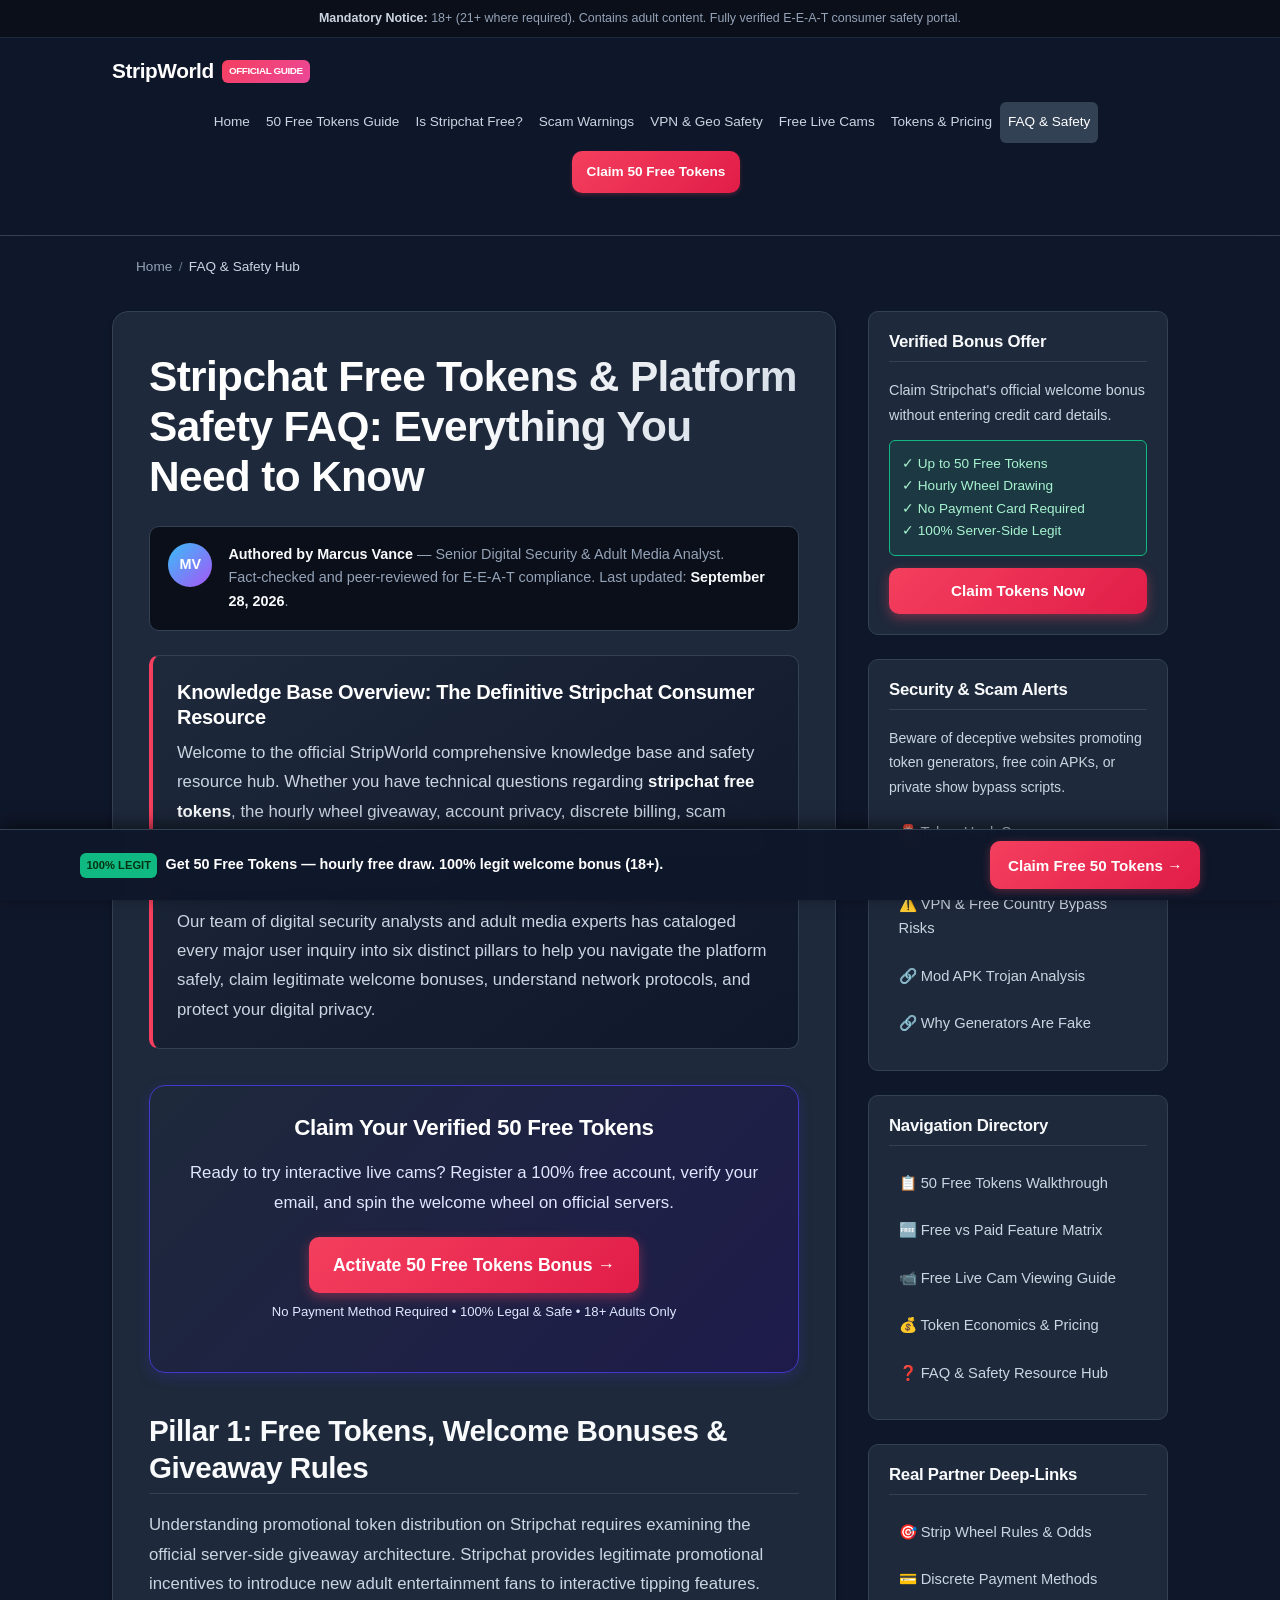
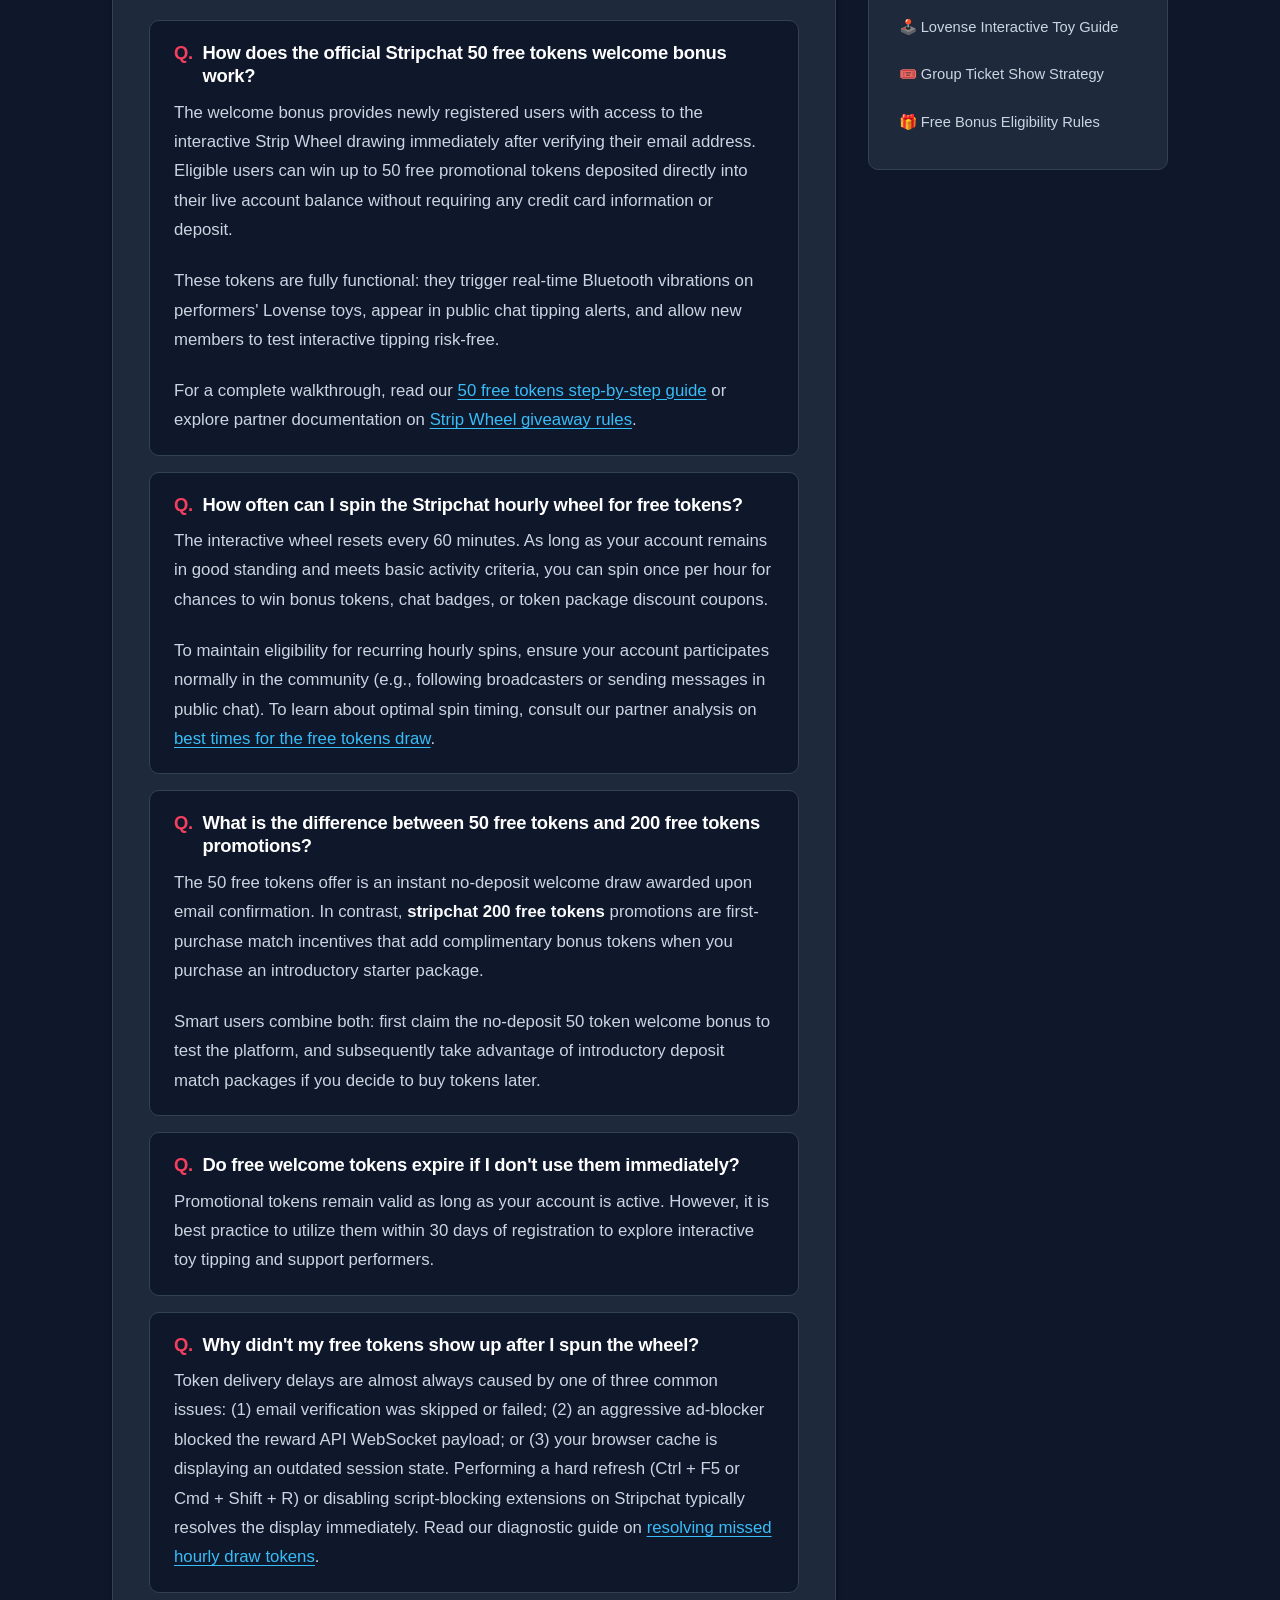
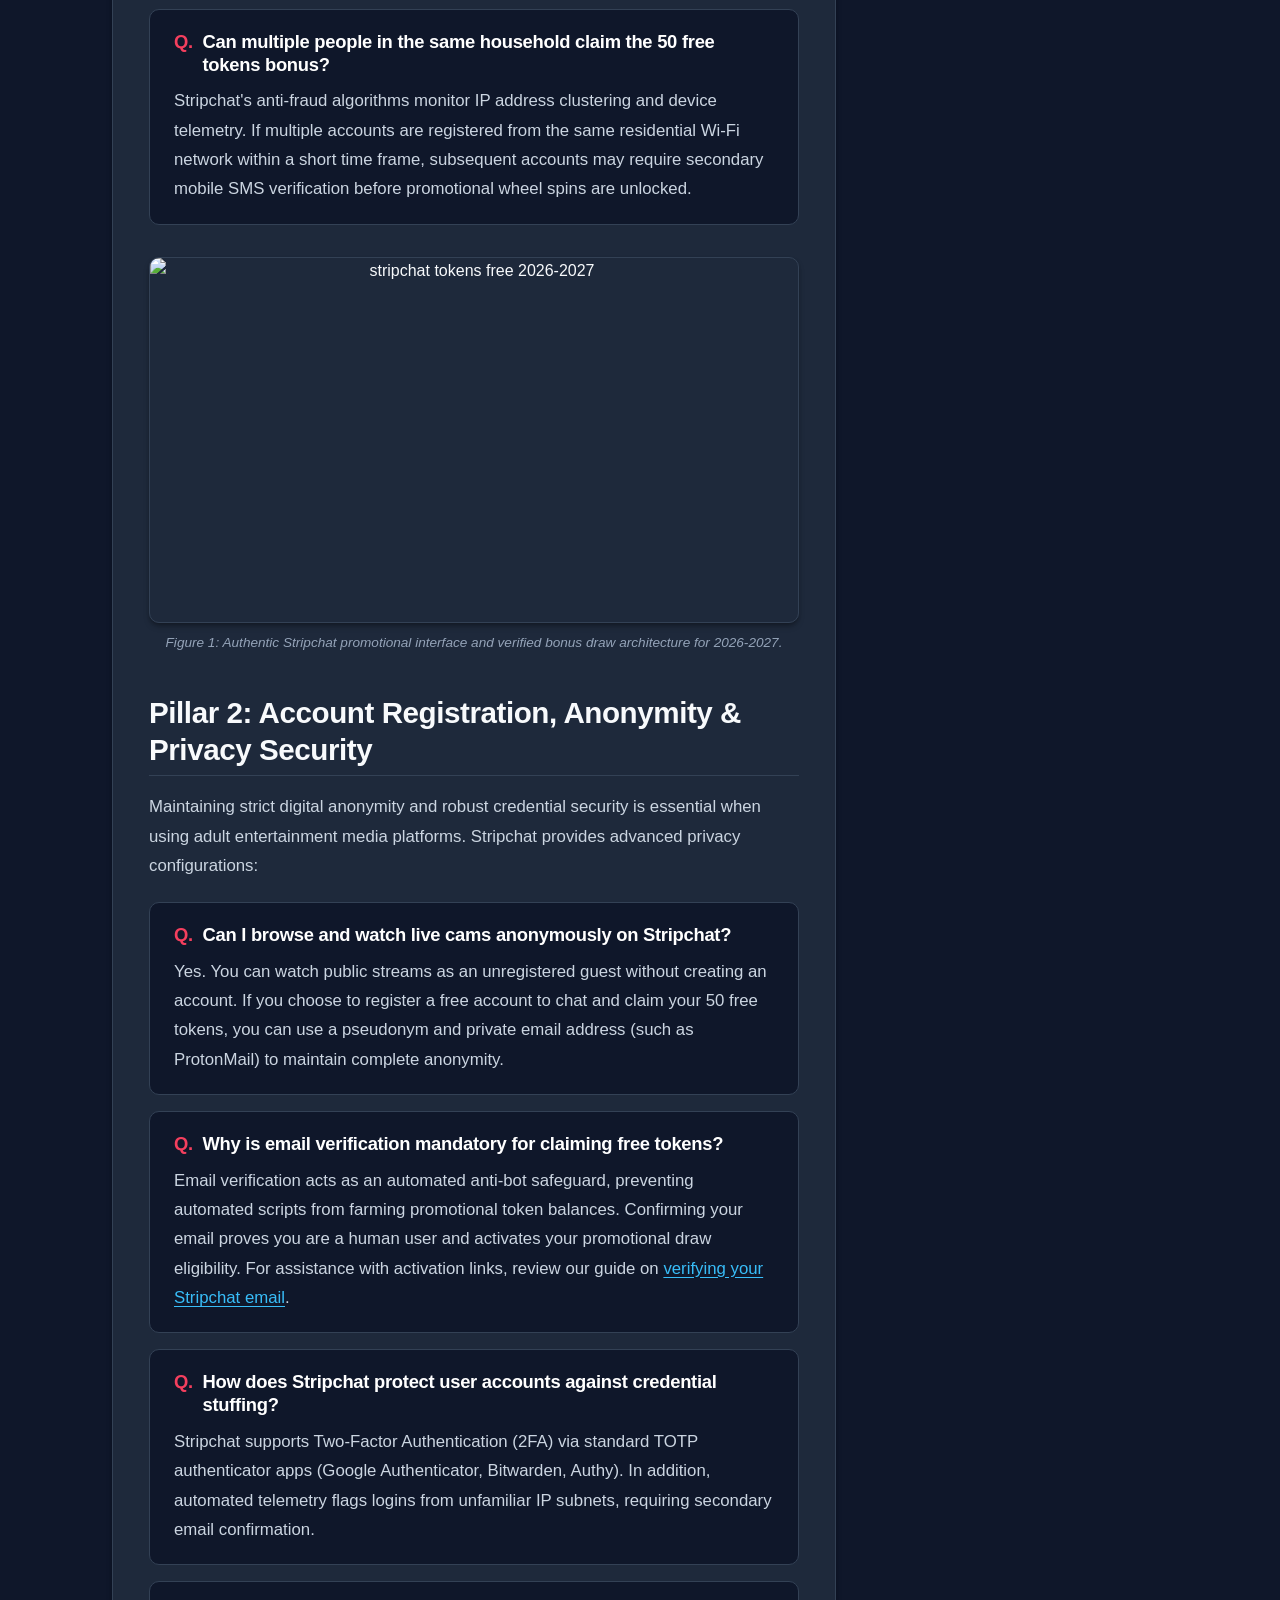
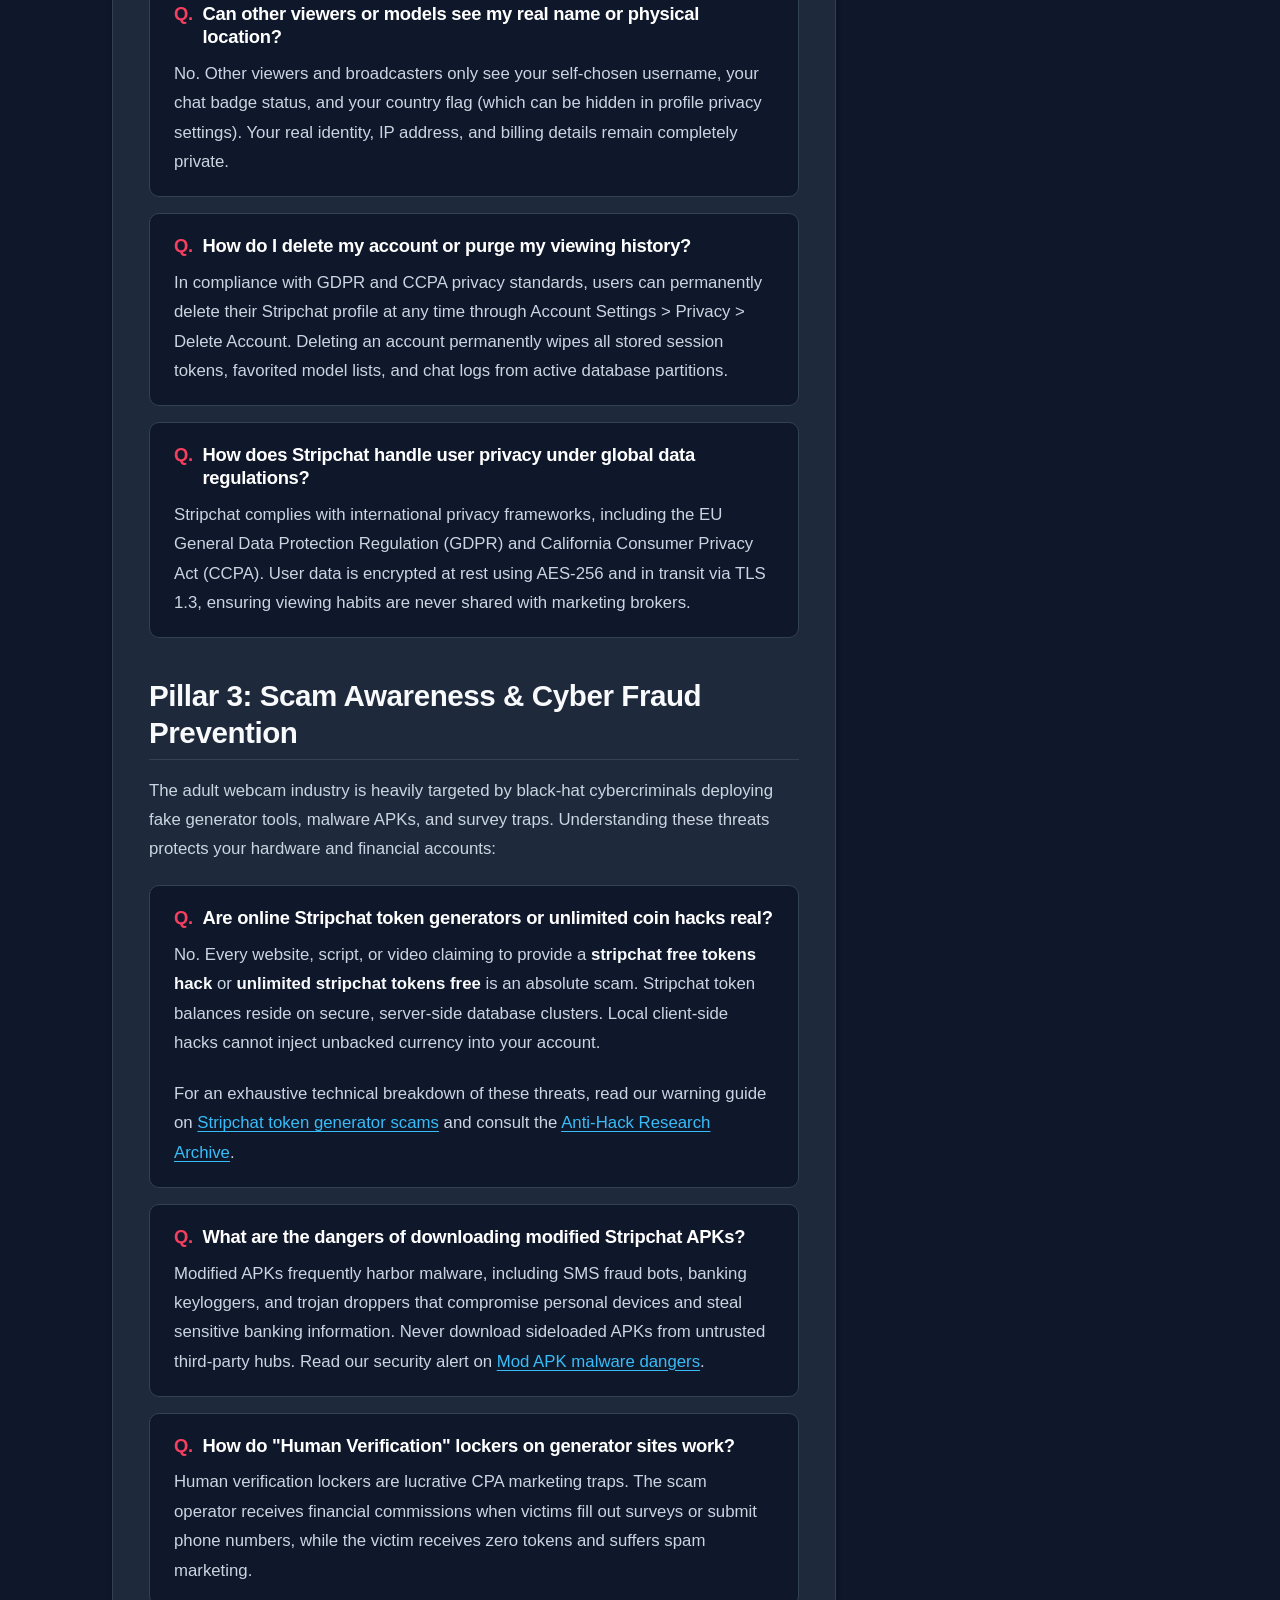
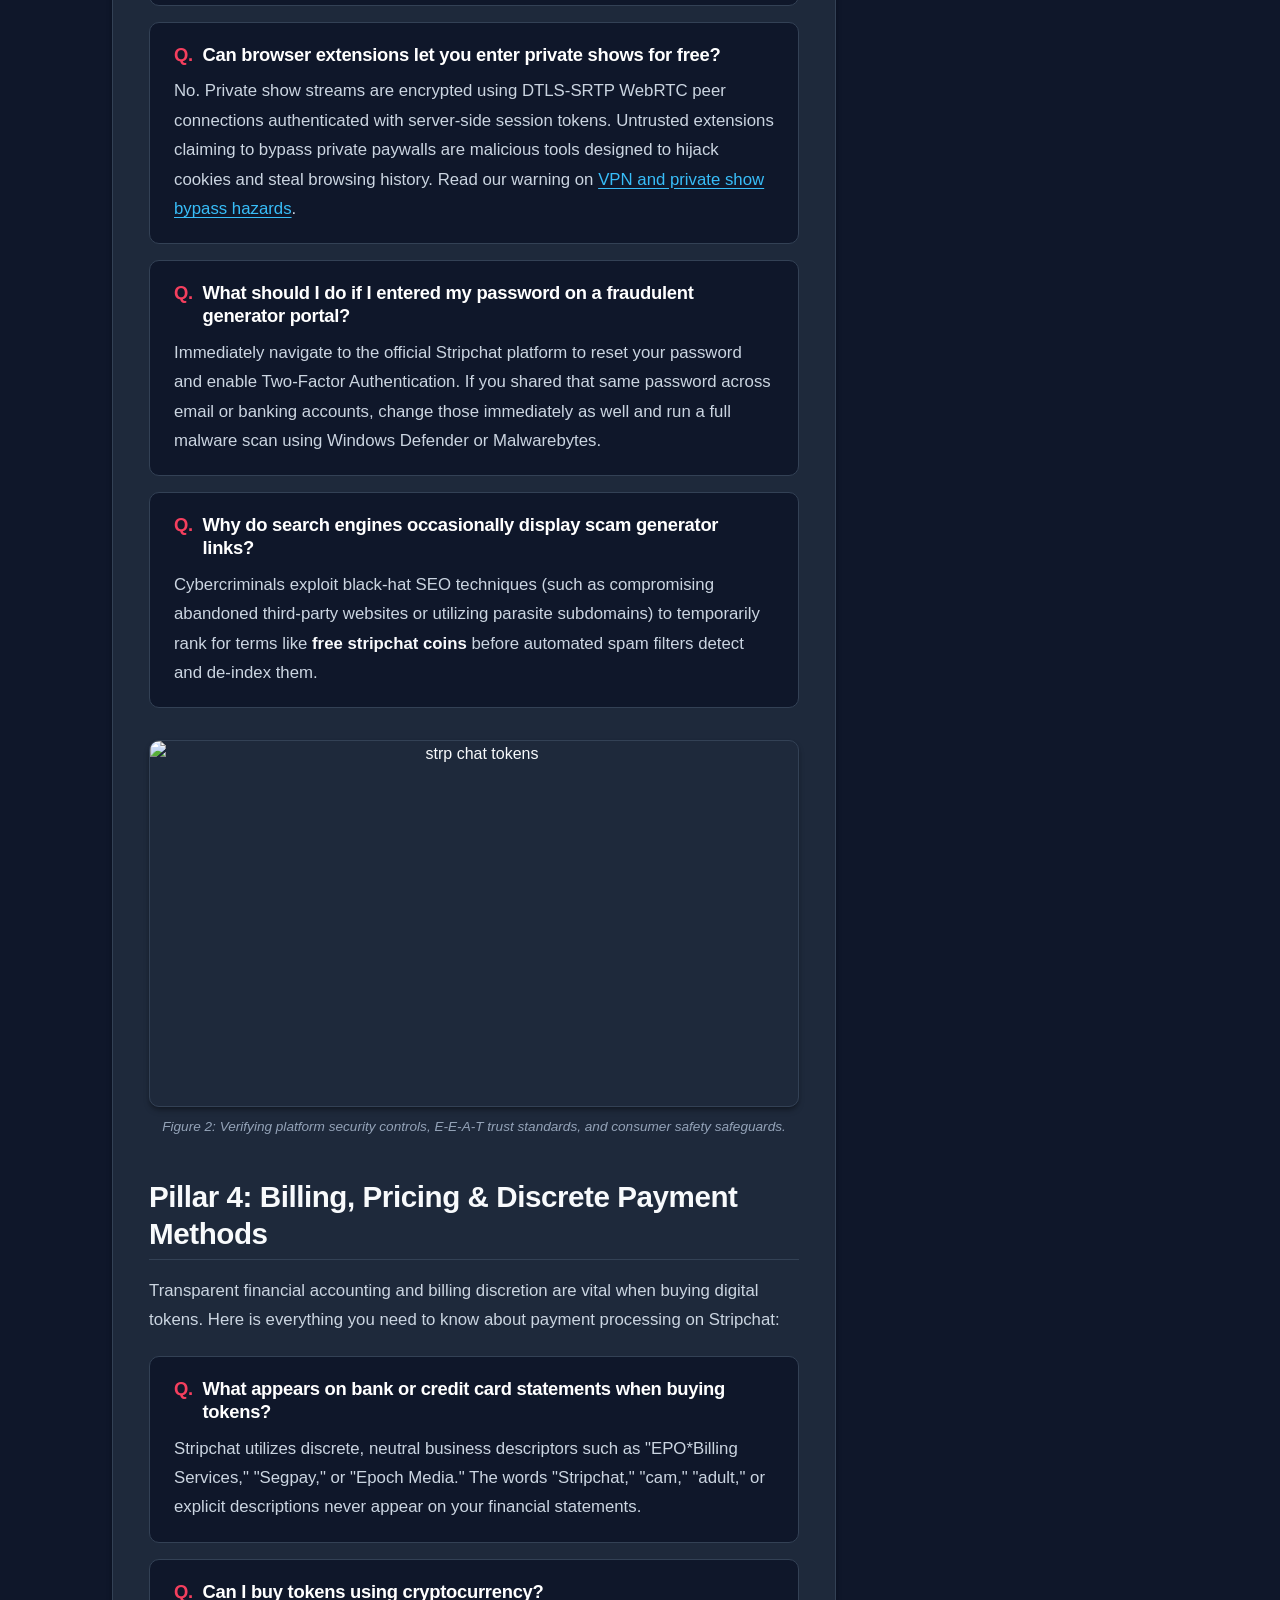
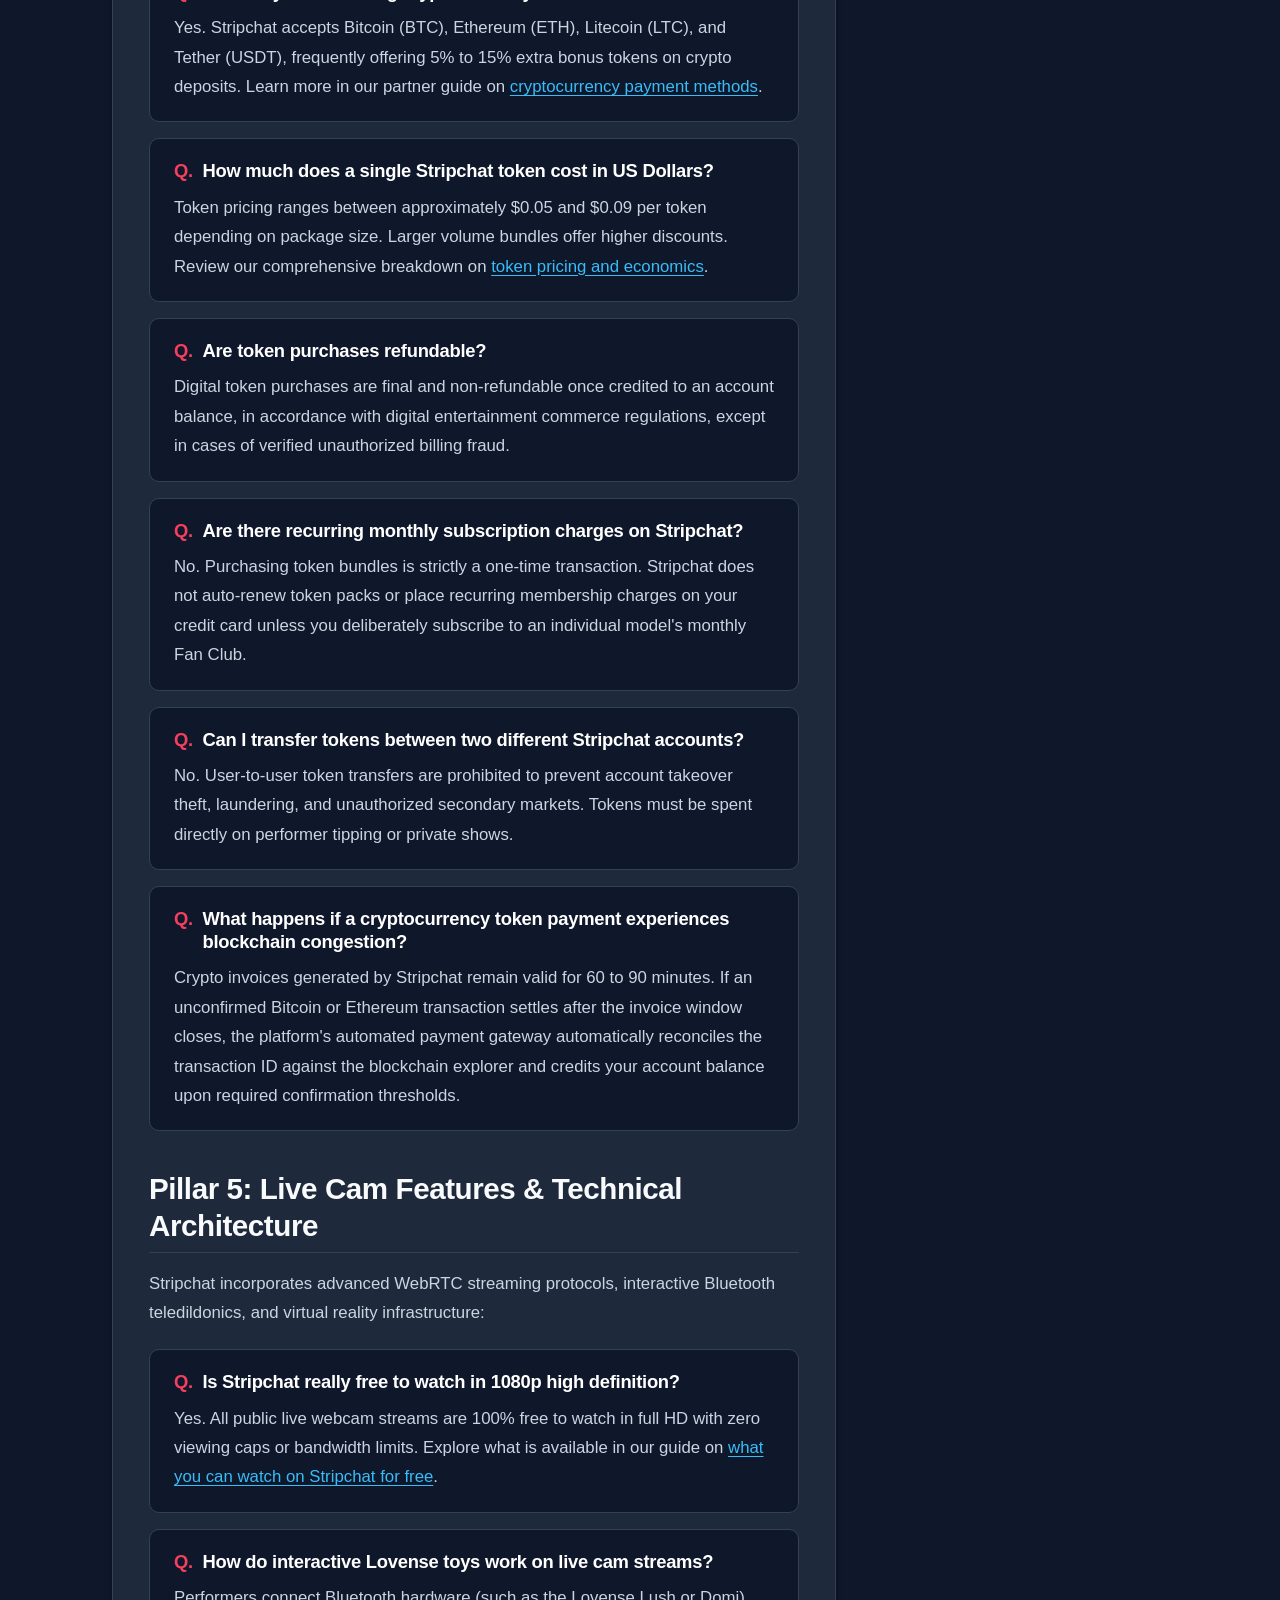
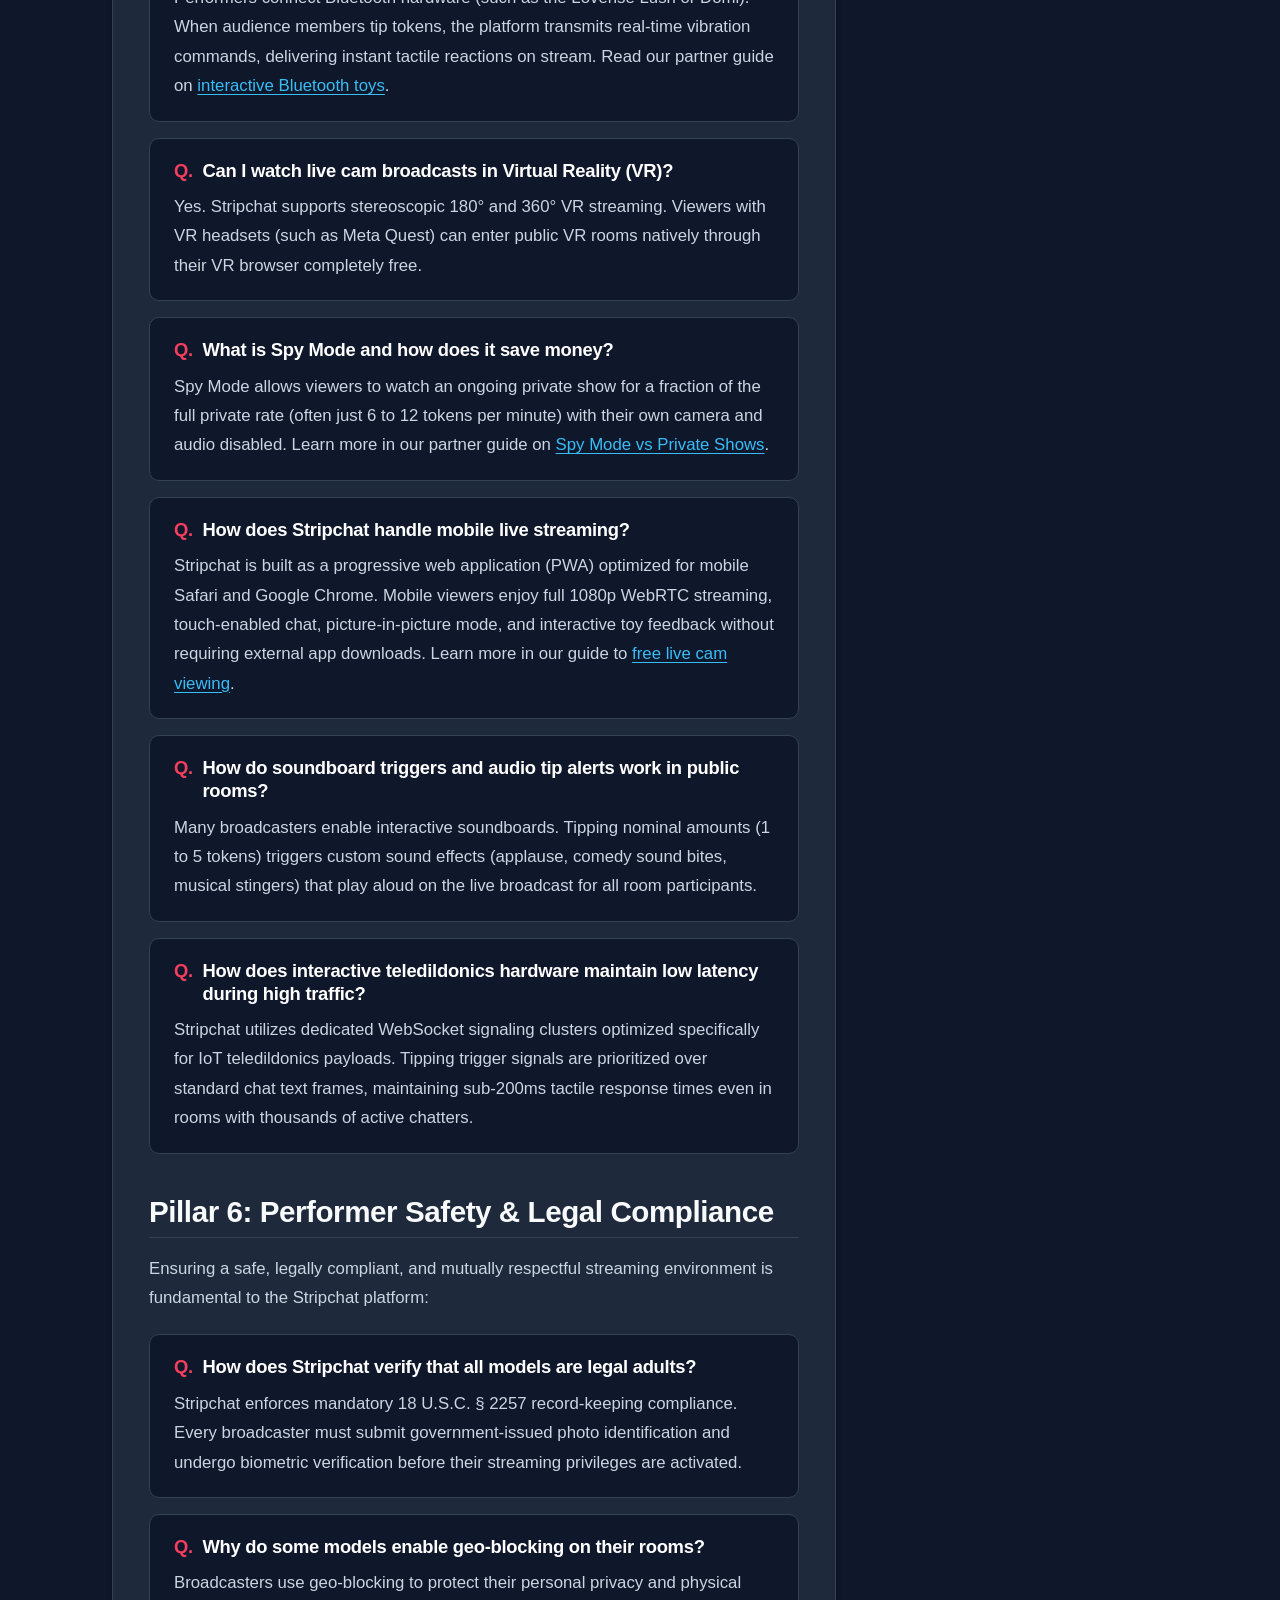
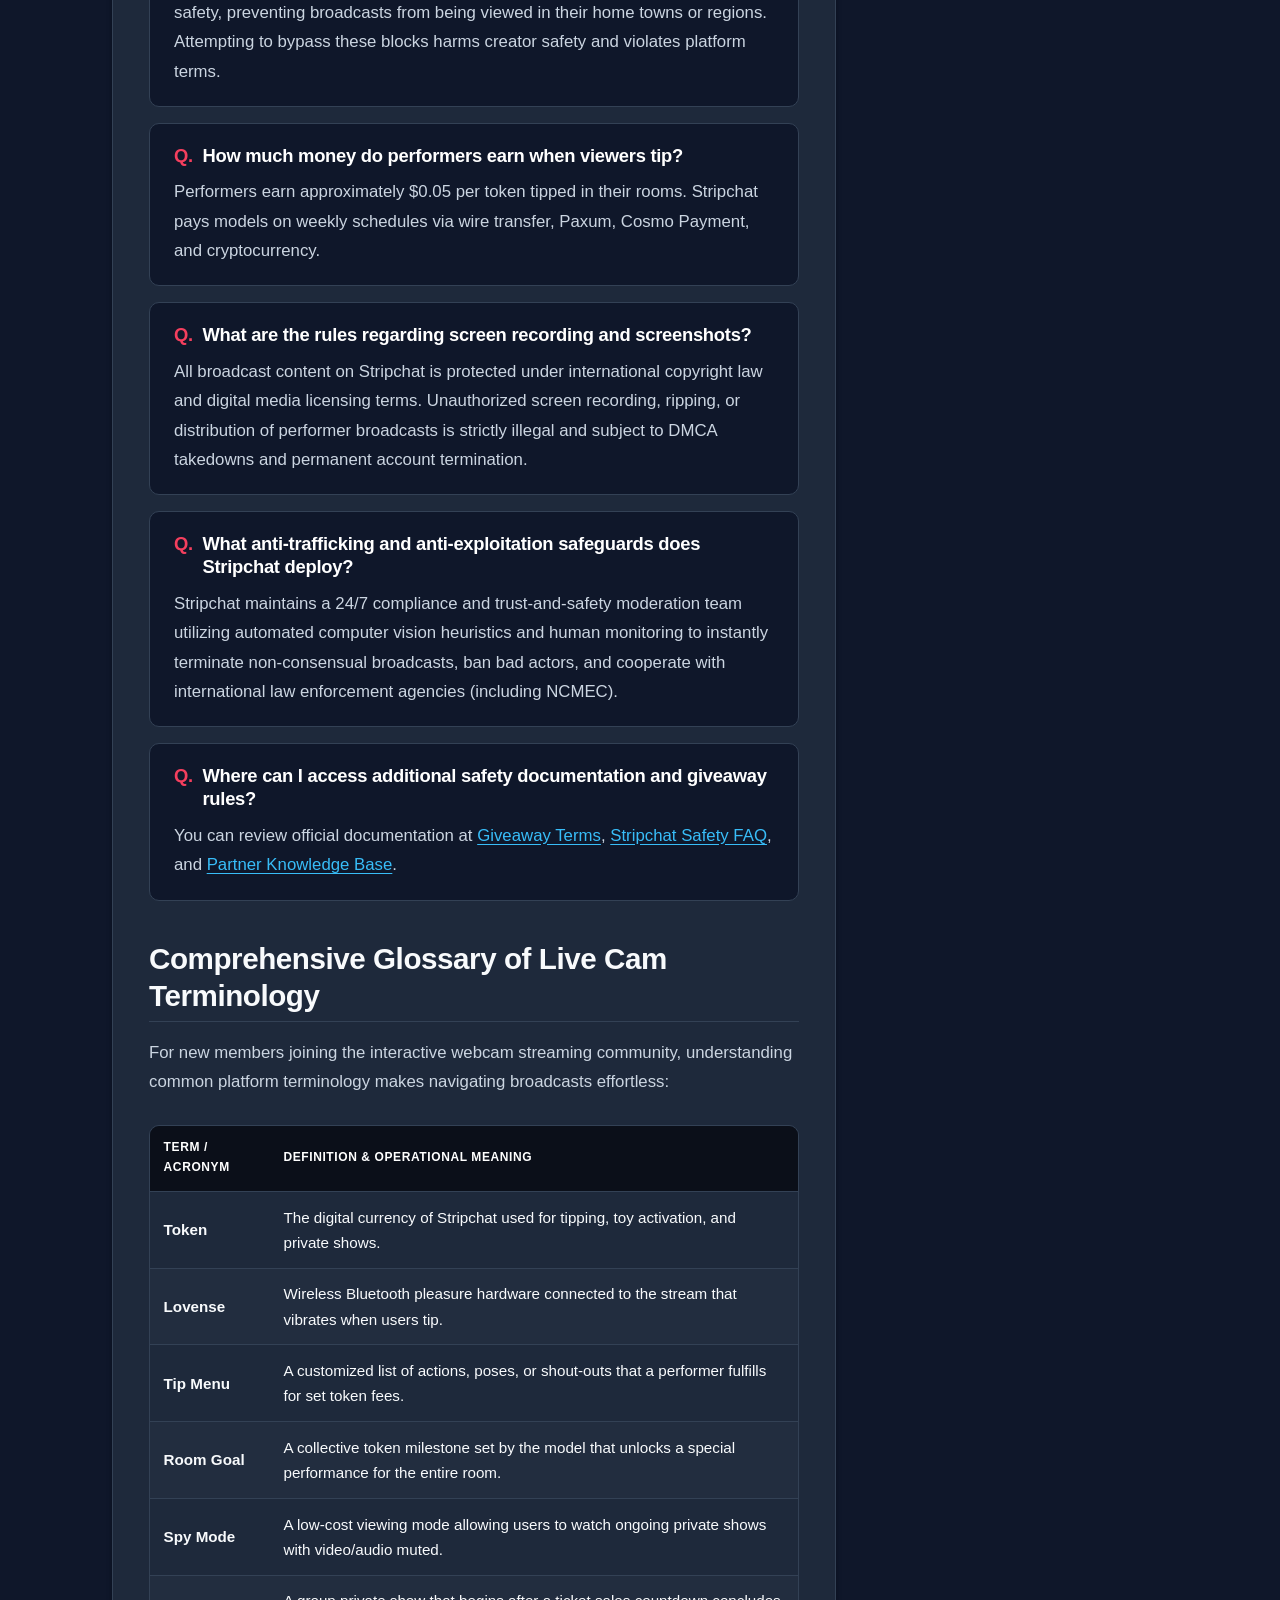
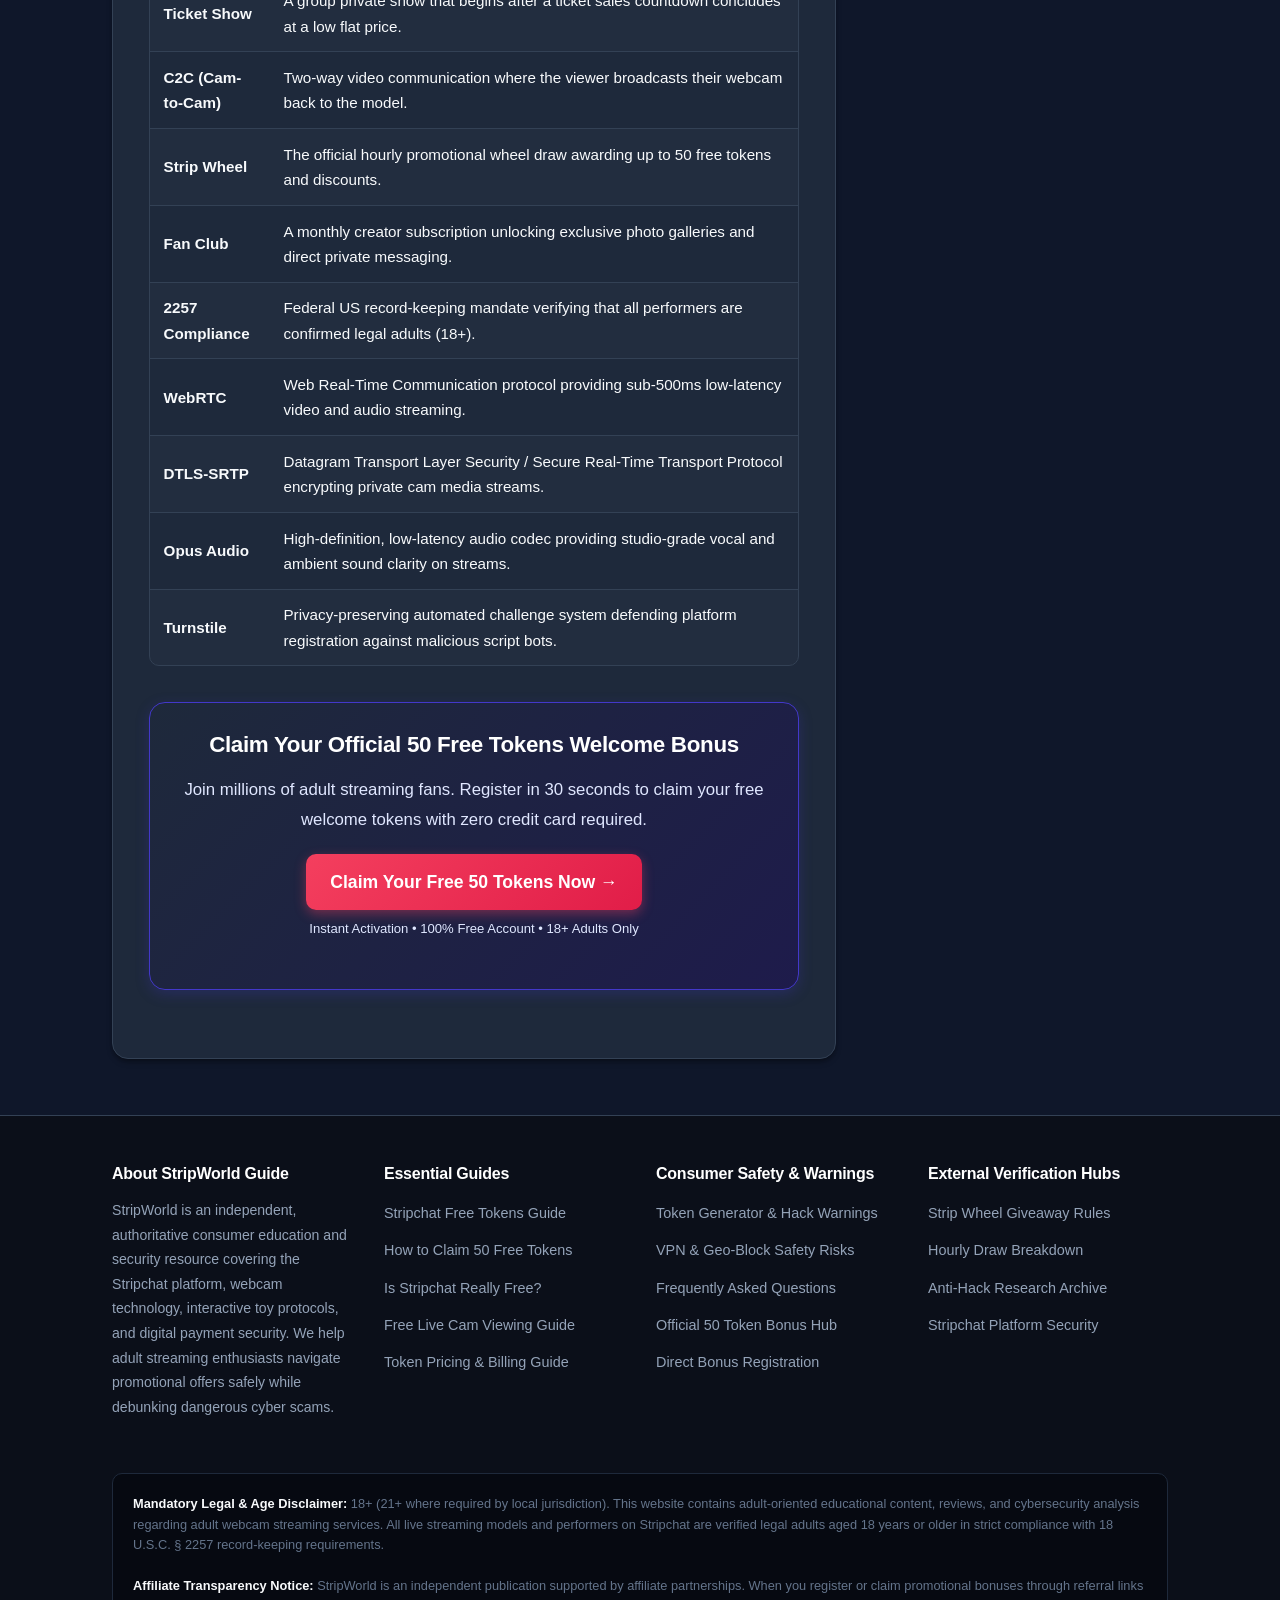
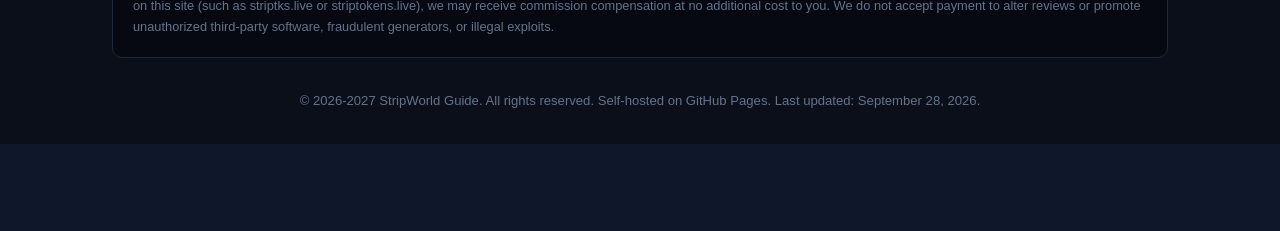
==== commit a9e57ff7: "Fix mobile overflow at its root cause and harden technical SEO The site rendered 720px wide inside a" ====
--- a/faq/index.html
+++ b/faq/index.html
@@ -1,5 +1,5 @@
 <!DOCTYPE html>
-<html lang="en">
+<html lang="en" class="no-js">
 <head>
   <meta charset="UTF-8">
   <meta name="viewport" content="width=device-width, initial-scale=1.0">
@@ -7,6 +7,7 @@
   <meta name="description" content="Got questions about Stripchat free tokens, hourly wheel drawings, account safety, and token pricing? Find authoritative answers in our FAQ.">
   <link rel="canonical" href="https://maryamkrol444.github.io/stripworld/faq/">
   <meta name="google-site-verification" content="CiNkosDTltt2GMWZ36A2a65HWSYk9sTJKm7ByJ5Y2V4" />
+  <meta name="robots" content="index, follow, max-image-preview:large, max-snippet:-1, max-video-preview:-1">
   
   <!-- Open Graph / Facebook -->
   <meta property="og:type" content="article">
@@ -22,6 +23,8 @@
   <meta name="twitter:description" content="Got questions about Stripchat free tokens, hourly wheel drawings, account safety, and token pricing? Find authoritative answers in our FAQ.">
   <meta property="twitter:image" content="https://i.imgur.com/FsIYisF.png">
   
+  <link rel="icon" href="../favicon.svg" type="image/svg+xml">
+  <link rel="preconnect" href="https://i.imgur.com" crossorigin>
   <link rel="stylesheet" href="../style.css">
   
   <script type="application/ld+json">
@@ -163,25 +166,25 @@
   
   <header class="site-header">
     <div class="container nav-container">
-      <a href="../index.html" class="brand-logo">
+      <a href="../" class="brand-logo">
         <span>StripWorld</span>
         <span class="brand-badge">Official Guide</span>
       </a>
       
-      <button class="mobile-nav-toggle" aria-label="Toggle navigation menu" onclick="document.querySelector('.nav-menu').classList.toggle('is-active')">
+      <button class="mobile-nav-toggle" type="button" aria-expanded="false" aria-controls="primary-nav" aria-label="Open main menu">
         ☰
       </button>
       
-      <nav>
+      <nav id="primary-nav">
         <ul class="nav-menu">
-          <li><a href="../index.html">Home</a></li>
-<li><a href="../how-to-get-50-free-tokens/index.html">50 Free Tokens Guide</a></li>
-<li><a href="../is-stripchat-free/index.html">Is Stripchat Free?</a></li>
-<li><a href="../free-token-scams-and-hacks-warning/index.html">Scam Warnings</a></li>
-<li><a href="../vpn-geo-blocks-warning/index.html">VPN & Geo Safety</a></li>
-<li><a href="../free-live-cam-content/index.html">Free Live Cams</a></li>
-<li><a href="../tokens-explained/index.html">Tokens & Pricing</a></li>
-<li><a href="../faq/index.html" class="active">FAQ & Safety</a></li>
+          <li><a href="../">Home</a></li>
+<li><a href="../how-to-get-50-free-tokens/">50 Free Tokens Guide</a></li>
+<li><a href="../is-stripchat-free/">Is Stripchat Free?</a></li>
+<li><a href="../free-token-scams-and-hacks-warning/">Scam Warnings</a></li>
+<li><a href="../vpn-geo-blocks-warning/">VPN & Geo Safety</a></li>
+<li><a href="../free-live-cam-content/">Free Live Cams</a></li>
+<li><a href="../tokens-explained/">Tokens & Pricing</a></li>
+<li><a href="../faq/" class="active">FAQ & Safety</a></li>
 
           <li><a href="https://striptks.live" class="nav-cta-btn" rel="follow" target="_blank">Claim 50 Free Tokens</a></li>
         </ul>
@@ -193,7 +196,7 @@
   <div class="container">
     <nav class="breadcrumb-nav" aria-label="Breadcrumb">
       <ol class="breadcrumb-list">
-        <li><a href="../index.html">Home</a></li>
+        <li><a href="../">Home</a></li>
         <li><span>FAQ & Safety Hub</span></li>
       </ol>
     </nav>
@@ -208,7 +211,7 @@
           <div class="author-avatar">MV</div>
           <div class="author-info-text">
             <strong>Authored by Marcus Vance</strong> — Senior Digital Security & Adult Media Analyst.<br>
-            <span>Fact-checked and peer-reviewed for E-E-A-T compliance. Last updated: <strong>September 26, 2026</strong>.</span>
+            <span>Fact-checked and peer-reviewed for E-E-A-T compliance. Last updated: <strong>September 28, 2026</strong>.</span>
           </div>
         </div>
 
@@ -245,7 +248,7 @@
                 These tokens are fully functional: they trigger real-time Bluetooth vibrations on performers' Lovense toys, appear in public chat tipping alerts, and allow new members to test interactive tipping risk-free.
               </p>
               <p>
-                For a complete walkthrough, read our <a href="../how-to-get-50-free-tokens/index.html">50 free tokens step-by-step guide</a> or explore partner documentation on <a href="https://striptokens.live/strip-wheel-giveaway/" rel="follow" target="_blank">Strip Wheel giveaway rules</a>.
+                For a complete walkthrough, read our <a href="../how-to-get-50-free-tokens/">50 free tokens step-by-step guide</a> or explore partner documentation on <a href="https://striptokens.live/strip-wheel-giveaway/" rel="follow" target="_blank">Strip Wheel giveaway rules</a>.
               </p>
             </div>
           </div>
@@ -377,7 +380,7 @@
                 No. Every website, script, or video claiming to provide a <strong>stripchat free tokens hack</strong> or <strong>unlimited stripchat tokens free</strong> is an absolute scam. Stripchat token balances reside on secure, server-side database clusters. Local client-side hacks cannot inject unbacked currency into your account.
               </p>
               <p>
-                For an exhaustive technical breakdown of these threats, read our warning guide on <a href="../free-token-scams-and-hacks-warning/index.html">Stripchat token generator scams</a> and consult the <a href="https://stripfreetokens.com/stripchat-hack/" rel="follow" target="_blank">Anti-Hack Research Archive</a>.
+                For an exhaustive technical breakdown of these threats, read our warning guide on <a href="../free-token-scams-and-hacks-warning/">Stripchat token generator scams</a> and consult the <a href="https://stripfreetokens.com/stripchat-hack/" rel="follow" target="_blank">Anti-Hack Research Archive</a>.
               </p>
             </div>
           </div>
@@ -404,7 +407,7 @@
             <h3 class="faq-question">Can browser extensions let you enter private shows for free?</h3>
             <div class="faq-answer">
               <p>
-                No. Private show streams are encrypted using DTLS-SRTP WebRTC peer connections authenticated with server-side session tokens. Untrusted extensions claiming to bypass private paywalls are malicious tools designed to hijack cookies and steal browsing history. Read our warning on <a href="../vpn-geo-blocks-warning/index.html">VPN and private show bypass hazards</a>.
+                No. Private show streams are encrypted using DTLS-SRTP WebRTC peer connections authenticated with server-side session tokens. Untrusted extensions claiming to bypass private paywalls are malicious tools designed to hijack cookies and steal browsing history. Read our warning on <a href="../vpn-geo-blocks-warning/">VPN and private show bypass hazards</a>.
               </p>
             </div>
           </div>
@@ -459,7 +462,7 @@
             <h3 class="faq-question">How much does a single Stripchat token cost in US Dollars?</h3>
             <div class="faq-answer">
               <p>
-                Token pricing ranges between approximately $0.05 and $0.09 per token depending on package size. Larger volume bundles offer higher discounts. Review our comprehensive breakdown on <a href="../tokens-explained/index.html">token pricing and economics</a>.
+                Token pricing ranges between approximately $0.05 and $0.09 per token depending on package size. Larger volume bundles offer higher discounts. Review our comprehensive breakdown on <a href="../tokens-explained/">token pricing and economics</a>.
               </p>
             </div>
           </div>
@@ -509,7 +512,7 @@
             <h3 class="faq-question">Is Stripchat really free to watch in 1080p high definition?</h3>
             <div class="faq-answer">
               <p>
-                Yes. All public live webcam streams are 100% free to watch in full HD with zero viewing caps or bandwidth limits. Explore what is available in our guide on <a href="../is-stripchat-free/index.html">what you can watch on Stripchat for free</a>.
+                Yes. All public live webcam streams are 100% free to watch in full HD with zero viewing caps or bandwidth limits. Explore what is available in our guide on <a href="../is-stripchat-free/">what you can watch on Stripchat for free</a>.
               </p>
             </div>
           </div>
@@ -545,7 +548,7 @@
             <h3 class="faq-question">How does Stripchat handle mobile live streaming?</h3>
             <div class="faq-answer">
               <p>
-                Stripchat is built as a progressive web application (PWA) optimized for mobile Safari and Google Chrome. Mobile viewers enjoy full 1080p WebRTC streaming, touch-enabled chat, picture-in-picture mode, and interactive toy feedback without requiring external app downloads. Learn more in our guide to <a href="../free-live-cam-content/index.html">free live cam viewing</a>.
+                Stripchat is built as a progressive web application (PWA) optimized for mobile Safari and Google Chrome. Mobile viewers enjoy full 1080p WebRTC streaming, touch-enabled chat, picture-in-picture mode, and interactive toy feedback without requiring external app downloads. Learn more in our guide to <a href="../free-live-cam-content/">free live cam viewing</a>.
               </p>
             </div>
           </div>
@@ -732,8 +735,8 @@
             Beware of deceptive websites promoting token generators, free coin APKs, or private show bypass scripts.
           </p>
           <ul class="sidebar-links">
-            <li><a href="../free-token-scams-and-hacks-warning/index.html">🚨 Token Hack Scam Deconstruction</a></li>
-            <li><a href="../vpn-geo-blocks-warning/index.html">⚠️ VPN & Free Country Bypass Risks</a></li>
+            <li><a href="../free-token-scams-and-hacks-warning/">🚨 Token Hack Scam Deconstruction</a></li>
+            <li><a href="../vpn-geo-blocks-warning/">⚠️ VPN & Free Country Bypass Risks</a></li>
             <li><a href="https://striptokens.live/blog/stripchat-mod-apk-danger/" rel="follow" target="_blank">🔗 Mod APK Trojan Analysis</a></li>
             <li><a href="https://stripfreetokens.com/stripchat-token-generator/" rel="follow" target="_blank">🔗 Why Generators Are Fake</a></li>
           </ul>
@@ -742,11 +745,11 @@
         <div class="sidebar-widget">
           <h3>Navigation Directory</h3>
           <ul class="sidebar-links">
-            <li><a href="../how-to-get-50-free-tokens/index.html">📋 50 Free Tokens Walkthrough</a></li>
-            <li><a href="../is-stripchat-free/index.html">🆓 Free vs Paid Feature Matrix</a></li>
-            <li><a href="../free-live-cam-content/index.html">📹 Free Live Cam Viewing Guide</a></li>
-            <li><a href="../tokens-explained/index.html">💰 Token Economics & Pricing</a></li>
-            <li><a href="../faq/index.html">❓ FAQ & Safety Resource Hub</a></li>
+            <li><a href="../how-to-get-50-free-tokens/">📋 50 Free Tokens Walkthrough</a></li>
+            <li><a href="../is-stripchat-free/">🆓 Free vs Paid Feature Matrix</a></li>
+            <li><a href="../free-live-cam-content/">📹 Free Live Cam Viewing Guide</a></li>
+            <li><a href="../tokens-explained/">💰 Token Economics & Pricing</a></li>
+            <li><a href="../faq/">❓ FAQ & Safety Resource Hub</a></li>
           </ul>
         </div>
         
@@ -779,20 +782,20 @@
         <div class="footer-col">
           <h4>Essential Guides</h4>
           <ul class="footer-links">
-            <li><a href="../index.html">Stripchat Free Tokens Guide</a></li>
-            <li><a href="../how-to-get-50-free-tokens/index.html">How to Claim 50 Free Tokens</a></li>
-            <li><a href="../is-stripchat-free/index.html">Is Stripchat Really Free?</a></li>
-            <li><a href="../free-live-cam-content/index.html">Free Live Cam Viewing Guide</a></li>
-            <li><a href="../tokens-explained/index.html">Token Pricing & Billing Guide</a></li>
+            <li><a href="../">Stripchat Free Tokens Guide</a></li>
+            <li><a href="../how-to-get-50-free-tokens/">How to Claim 50 Free Tokens</a></li>
+            <li><a href="../is-stripchat-free/">Is Stripchat Really Free?</a></li>
+            <li><a href="../free-live-cam-content/">Free Live Cam Viewing Guide</a></li>
+            <li><a href="../tokens-explained/">Token Pricing & Billing Guide</a></li>
           </ul>
         </div>
         
         <div class="footer-col">
           <h4>Consumer Safety & Warnings</h4>
           <ul class="footer-links">
-            <li><a href="../free-token-scams-and-hacks-warning/index.html">Token Generator & Hack Warnings</a></li>
-            <li><a href="../vpn-geo-blocks-warning/index.html">VPN & Geo-Block Safety Risks</a></li>
-            <li><a href="../faq/index.html">Frequently Asked Questions</a></li>
+            <li><a href="../free-token-scams-and-hacks-warning/">Token Generator & Hack Warnings</a></li>
+            <li><a href="../vpn-geo-blocks-warning/">VPN & Geo-Block Safety Risks</a></li>
+            <li><a href="../faq/">Frequently Asked Questions</a></li>
             <li><a href="https://striptokens.live" rel="follow" target="_blank">Official 50 Token Bonus Hub</a></li>
             <li><a href="https://striptks.live" rel="follow" target="_blank">Direct Bonus Registration</a></li>
           </ul>
@@ -816,7 +819,7 @@
       </div>
       
       <div class="footer-copyright">
-        © 2026-2027 StripWorld Guide. All rights reserved. Self-hosted on GitHub Pages. Last updated: September 26, 2026.
+        © 2026-2027 StripWorld Guide. All rights reserved. Self-hosted on GitHub Pages. Last updated: September 28, 2026.
       </div>
     </div>
   </footer>
@@ -831,5 +834,6 @@
     </div>
   </div>
 
+  <script src="../site.js" defer></script>
 </body>
 </html>
--- a/style.css
+++ b/style.css
@@ -1,41 +1,54 @@
 /* ==========================================================================
-   StripWorld - Clean, Mobile-First, Modern Stylesheet
-   Responsive, High-Performance, Accessible (WCAG AA Compliant)
+   StripWorld — Mobile-First Responsive Stylesheet
+   Fixes the 720px grid blowout that pushed all text off mobile screens.
+   Strategy: fix root causes (no horizontal clipping anywhere), then verify.
    ========================================================================== */
 
+/* --------------------------------------------------------------------------
+   1. Design tokens
+   -------------------------------------------------------------------------- */
 :root {
   --bg-primary: #0f172a;
   --bg-secondary: #1e293b;
   --bg-tertiary: #334155;
   --bg-card: #1e293b;
   --bg-card-hover: #24344d;
+  --bg-deep: #0b0f19;
   --border-color: #334155;
-  --border-focus: #38bdf8;
-  
+  --border-strong: #475569;
+
   --text-primary: #f8fafc;
   --text-secondary: #cbd5e1;
   --text-muted: #94a3b8;
-  
+  --text-faint: #64748b;
+
   --accent-primary: #f43f5e;
   --accent-primary-hover: #e11d48;
   --accent-secondary: #38bdf8;
   --accent-amber: #f59e0b;
   --accent-emerald: #10b981;
   --accent-purple: #a855f7;
-  
-  --font-sans: -apple-system, BlinkMacSystemFont, "Segoe UI", Roboto, Oxygen, Ubuntu, Cantarell, "Helvetica Neue", Arial, sans-serif;
-  --font-mono: ui-monospace, SFMono-Regular, Menlo, Monaco, Consolas, monospace;
-  
+
+  --font-sans: -apple-system, BlinkMacSystemFont, "Segoe UI", Roboto, Oxygen,
+    Ubuntu, Cantarell, "Helvetica Neue", Arial, sans-serif;
+
+  /* Fluid spacing: shrinks on small screens, grows on large ones */
   --container-width: 1120px;
+  --gutter: clamp(1rem, 3.5vw, 2rem);
   --radius-sm: 6px;
   --radius-md: 10px;
   --radius-lg: 16px;
   --shadow-sm: 0 1px 2px 0 rgba(0, 0, 0, 0.25);
   --shadow-md: 0 4px 6px -1px rgba(0, 0, 0, 0.3), 0 2px 4px -2px rgba(0, 0, 0, 0.3);
   --shadow-lg: 0 10px 15px -3px rgba(0, 0, 0, 0.4), 0 4px 6px -4px rgba(0, 0, 0, 0.4);
-}
-
-/* Reset & Base */
+
+  /* Height of the fixed promo bar, kept in sync by site.js */
+  --sticky-bar-h: 68px;
+}
+
+/* --------------------------------------------------------------------------
+   2. Reset & base
+   -------------------------------------------------------------------------- */
 *, *::before, *::after {
   box-sizing: border-box;
   margin: 0;
@@ -43,25 +56,42 @@
 }
 
 html {
-  font-size: 16px;
+  /* 100% (not a fixed 16px) so the user's own font-size preference is honoured */
+  font-size: 100%;
   line-height: 1.65;
   color: var(--text-primary);
   background-color: var(--bg-primary);
   font-family: var(--font-sans);
+  -webkit-text-size-adjust: 100%;
+  text-size-adjust: 100%;
   scroll-behavior: smooth;
-  -webkit-text-size-adjust: 100%;
+  /* Anchors must not hide under the sticky header */
+  scroll-padding-top: 5rem;
+}
+
+@media (prefers-reduced-motion: reduce) {
+  html { scroll-behavior: auto; }
+  *, *::before, *::after {
+    animation-duration: 0.01ms !important;
+    transition-duration: 0.01ms !important;
+  }
 }
 
 body {
   min-height: 100vh;
   display: flex;
   flex-direction: column;
-  padding-bottom: 75px; /* space for sticky bar */
-  overflow-x: hidden;
+  /* NOTE: overflow-x is deliberately NOT hidden. Clipping was masking the
+     overflow bug and cutting text off-screen instead of fixing it. */
+  padding-bottom: calc(var(--sticky-bar-h) + 1rem);
+  overflow-wrap: break-word;
+}
+
+img, svg, video, iframe {
+  max-width: 100%;
 }
 
 img {
-  max-width: 100%;
   height: auto;
   display: block;
   border-radius: var(--radius-md);
@@ -74,22 +104,25 @@
   transition: color 0.15s ease, text-decoration-color 0.15s ease;
 }
 
-a:hover, a:focus {
-  color: #7dd3fc;
-  text-decoration-color: #7dd3fc;
-}
-
+a:hover { color: #7dd3fc; text-decoration-color: #7dd3fc; }
+
+:focus-visible {
+  outline: 3px solid var(--accent-secondary);
+  outline-offset: 2px;
+  border-radius: 3px;
+}
+
+/* --------------------------------------------------------------------------
+   3. Typography — fluid sizes, safe on long/foreign strings
+   -------------------------------------------------------------------------- */
 p {
   margin-bottom: 1.35rem;
   color: var(--text-secondary);
-  font-size: 1.05rem;
+  font-size: clamp(1rem, 0.97rem + 0.18vw, 1.05rem);
   line-height: 1.75;
 }
 
-strong {
-  color: var(--text-primary);
-  font-weight: 600;
-}
+strong { color: var(--text-primary); font-weight: 600; }
 
 h1, h2, h3, h4, h5, h6 {
   color: var(--text-primary);
@@ -98,65 +131,112 @@
   margin-bottom: 1rem;
   font-weight: 700;
   letter-spacing: -0.015em;
+  /* Long tokens such as "stripchat free 50 tokens signing up" must never
+     push the layout wider than the screen. */
+  overflow-wrap: anywhere;
 }
 
 h1 {
-  font-size: clamp(1.85rem, 4vw, 2.65rem);
+  font-size: clamp(1.7rem, 1.2rem + 2.4vw, 2.65rem);
   line-height: 1.18;
   margin-top: 0.5rem;
   margin-bottom: 1.25rem;
-  background: linear-gradient(135deg, #ffffff 40%, #cbd5e1 100%);
-  -webkit-background-clip: text;
-  -webkit-text-fill-color: transparent;
+}
+
+/* Only use the gradient headline where background-clip:text is supported,
+   otherwise the transparent fill makes the H1 invisible. */
+@supports ((-webkit-background-clip: text) or (background-clip: text)) {
+  h1 {
+    background: linear-gradient(135deg, #ffffff 40%, #cbd5e1 100%);
+    -webkit-background-clip: text;
+    background-clip: text;
+    -webkit-text-fill-color: transparent;
+  }
 }
 
 h2 {
-  font-size: clamp(1.4rem, 2.5vw, 1.85rem);
+  font-size: clamp(1.35rem, 1.15rem + 1vw, 1.85rem);
   padding-bottom: 0.4rem;
   border-bottom: 1px solid var(--border-color);
   margin-top: 2.5rem;
 }
 
-h3 {
-  font-size: clamp(1.15rem, 2vw, 1.4rem);
-  margin-top: 1.75rem;
-}
-
-h4 {
-  font-size: 1.15rem;
-  color: #e2e8f0;
-}
+h3 { font-size: clamp(1.12rem, 1.05rem + 0.4vw, 1.4rem); margin-top: 1.75rem; }
+h4 { font-size: 1.12rem; color: #e2e8f0; }
 
 ul, ol {
   margin-bottom: 1.4rem;
-  padding-left: 1.6rem;
+  padding-left: 1.5rem;
   color: var(--text-secondary);
 }
 
-li {
-  margin-bottom: 0.5rem;
-  line-height: 1.65;
-}
-
-/* Containers & Layout */
+li { margin-bottom: 0.5rem; line-height: 1.65; overflow-wrap: anywhere; }
+
+code, pre { font-family: ui-monospace, SFMono-Regular, Menlo, Consolas, monospace; }
+
+/* --------------------------------------------------------------------------
+   4. Layout
+   -------------------------------------------------------------------------- */
 .container {
   width: 100%;
   max-width: var(--container-width);
-  margin-left: auto;
-  margin-right: auto;
-  padding-left: 1.25rem;
-  padding-right: 1.25rem;
-}
-
-/* Header & Top Bar */
+  margin-inline: auto;
+  padding-inline: var(--gutter);
+}
+
+/* THE ROOT CAUSE OF THE MOBILE BUG:
+   `1fr` is really `minmax(auto, 1fr)`. The "auto" minimum is the item's
+   min-content size, and the 720px-wide <img> made that 720px — so the whole
+   column stayed 720px wide on a 320px phone. `minmax(0, 1fr)` removes the
+   content-based floor and lets `max-width:100%` actually do its job. */
+.content-wrapper {
+  display: grid;
+  grid-template-columns: minmax(0, 1fr);
+  gap: 2rem;
+  margin-top: 1.5rem;
+  margin-bottom: 3.5rem;
+}
+
+@media (min-width: 960px) {
+  .content-wrapper {
+    grid-template-columns: minmax(0, 1fr) 300px;
+    align-items: start;
+  }
+}
+
+.main-content {
+  min-width: 0; /* grid items default to min-width:auto — must be reset */
+  background-color: var(--bg-card);
+  border: 1px solid var(--border-color);
+  border-radius: var(--radius-lg);
+  padding: 1.5rem 1.15rem;
+  box-shadow: var(--shadow-md);
+}
+
+@media (min-width: 560px) {
+  .main-content { padding: 1.75rem 1.6rem; }
+}
+
+@media (min-width: 1024px) {
+  .main-content { padding: 2rem 2.25rem; }
+}
+
+.main-content > *:first-child { margin-top: 0; }
+
+/* --------------------------------------------------------------------------
+   5. Header & navigation
+   -------------------------------------------------------------------------- */
 .age-banner {
   background-color: #0b0f19;
   border-bottom: 1px solid #1e293b;
-  font-size: 0.8rem;
+  font-size: 0.78rem;
   color: var(--text-muted);
-  padding: 0.45rem 1rem;
+  padding: 0.5rem var(--gutter);
   text-align: center;
-}
+  text-wrap: balance;
+}
+
+.age-banner strong { color: var(--text-secondary); }
 
 .site-header {
   background-color: rgba(15, 23, 42, 0.95);
@@ -170,51 +250,73 @@
 .nav-container {
   display: flex;
   align-items: center;
-  justify-content: space-between;
-  padding: 0.85rem 0;
-}
-
+  flex-wrap: wrap;
+  gap: 0.5rem 1rem;
+  padding-block: 0.75rem;
+}
+
+.nav-container > nav { margin-left: auto; min-width: 0; }
 .brand-logo {
   display: flex;
   align-items: center;
   gap: 0.5rem;
   text-decoration: none;
-  font-size: 1.3rem;
+  font-size: clamp(1.1rem, 1rem + 0.6vw, 1.3rem);
   font-weight: 800;
   color: #ffffff;
   letter-spacing: -0.02em;
+  min-height: 44px; /* comfortable tap target */
 }
 
 .brand-badge {
   background: linear-gradient(135deg, var(--accent-primary), #ec4899);
   color: #ffffff;
-  font-size: 0.7rem;
+  font-size: 0.62rem;
   font-weight: 700;
-  padding: 0.15rem 0.45rem;
+  padding: 0.2rem 0.45rem;
   border-radius: var(--radius-sm);
   text-transform: uppercase;
+  white-space: nowrap;
+}
+
+.mobile-nav-toggle {
+  display: none;
+  margin-left: auto;
+  background: none;
+  border: 1px solid var(--border-color);
+  color: var(--text-primary);
+  font-size: 1.15rem;
+  line-height: 1;
+  width: 44px;
+  height: 44px;
+  align-items: center;
+  justify-content: center;
+  border-radius: var(--radius-sm);
+  cursor: pointer;
+  flex-shrink: 0;
 }
 
 .nav-menu {
   display: flex;
   align-items: center;
-  gap: 1.25rem;
+  gap: 0.25rem;
   list-style: none;
-  margin: 0;
-  padding: 0;
 }
 
 .nav-menu a {
+  display: block;
   color: var(--text-secondary);
-  font-size: 0.92rem;
+  font-size: 0.9rem;
   font-weight: 500;
   text-decoration: none;
-  padding: 0.35rem 0.5rem;
+  padding: 0.6rem 0.55rem;
   border-radius: var(--radius-sm);
-  transition: all 0.15s ease;
-}
-
-.nav-menu a:hover, .nav-menu a.active {
+  transition: background-color 0.15s ease, color 0.15s ease;
+  white-space: nowrap;
+}
+
+.nav-menu a:hover,
+.nav-menu a.active {
   color: #ffffff;
   background-color: var(--bg-tertiary);
 }
@@ -223,98 +325,99 @@
   background: linear-gradient(135deg, var(--accent-primary), #e11d48);
   color: #ffffff !important;
   font-weight: 600 !important;
-  padding: 0.45rem 0.95rem !important;
+  padding: 0.6rem 0.9rem !important;
   border-radius: var(--radius-md) !important;
   box-shadow: 0 2px 4px rgba(244, 63, 94, 0.25);
-}
-
-.nav-cta-btn:hover {
-  background: linear-gradient(135deg, #fb7185, #f43f5e) !important;
-  transform: translateY(-1px);
-}
-
-/* Mobile Nav Toggle */
-.mobile-nav-toggle {
-  display: none;
-  background: none;
-  border: 1px solid var(--border-color);
-  color: var(--text-primary);
-  font-size: 1.25rem;
-  padding: 0.35rem 0.65rem;
-  border-radius: var(--radius-sm);
-  cursor: pointer;
-}
-
-/* Breadcrumbs */
-.breadcrumb-nav {
-  margin: 1.25rem 0 0.5rem 0;
-  font-size: 0.85rem;
-  color: var(--text-muted);
-}
+  white-space: nowrap;
+}
+
+.nav-cta-btn:hover { background: linear-gradient(135deg, #fb7185, #f43f5e) !important; }
+
+/* Mobile nav: a collapsible panel in normal flow (not absolutely positioned),
+   so it can never overlap or escape the header. */
+@media (max-width: 1000px) {
+  .mobile-nav-toggle { display: flex; }
+
+  .nav-container > nav {
+    order: 3;
+    flex-basis: 100%;
+    margin-left: 0;
+  }
+
+  .nav-menu {
+    display: none;
+    flex-direction: column;
+    align-items: stretch;
+    gap: 2px;
+    padding: 0.5rem;
+    background-color: #0b1120;
+    border: 1px solid var(--border-color);
+    border-radius: var(--radius-md);
+    /* Keep very tall menus usable on short screens */
+    max-height: calc(100vh - 9rem);
+    overflow-y: auto;
+    -webkit-overflow-scrolling: touch;
+  }
+
+  .nav-menu.is-open { display: flex; }
+
+  .nav-menu a {
+    padding: 0.8rem 0.75rem;
+    font-size: 1rem;
+    white-space: normal;
+    border-radius: var(--radius-sm);
+  }
+
+  .nav-cta-btn { text-align: center; margin-top: 4px; }
+}
+
+/* Desktop nav. The full menu is ~1160px wide, which is wider than the
+   1120px container, so it always gets its own centred row below the logo
+   instead of colliding with it or wrapping mid-word. */
+@media (min-width: 1001px) {
+  .nav-container > nav {
+    order: 3;
+    flex-basis: 100%;
+    margin-left: 0;
+  }
+
+  .nav-menu {
+    justify-content: center;
+    flex-wrap: wrap;
+    row-gap: 0.2rem;
+    gap: 0;
+  }
+
+  .nav-menu a { font-size: 0.85rem; padding-inline: 0.5rem; }
+  .nav-cta-btn { margin-left: 0.5rem; }
+}
+
+/* If JavaScript is unavailable, show the menu rather than hiding navigation. */
+.no-js .nav-menu { display: flex; }
+
+/* --------------------------------------------------------------------------
+   6. Breadcrumbs
+   -------------------------------------------------------------------------- */
+.breadcrumb-nav { margin: 1.25rem 0 0.5rem; font-size: 0.85rem; color: var(--text-muted); }
 
 .breadcrumb-list {
   display: flex;
   flex-wrap: wrap;
   align-items: center;
   list-style: none;
-  padding: 0;
   gap: 0.4rem;
-}
-
-.breadcrumb-list li::after {
-  content: "/";
-  margin-left: 0.4rem;
-  color: var(--text-muted);
-}
-
-.breadcrumb-list li:last-child::after {
-  content: "";
-}
-
-.breadcrumb-list a {
-  color: var(--text-muted);
-  text-decoration: none;
-}
-
-.breadcrumb-list a:hover {
-  color: var(--accent-secondary);
-}
-
-/* Page Layout */
-.content-wrapper {
-  display: grid;
-  grid-template-columns: 1fr;
-  gap: 2rem;
-  margin-top: 1.5rem;
-  margin-bottom: 3.5rem;
-}
-
-@media (min-width: 960px) {
-  .content-wrapper {
-    grid-template-columns: minmax(0, 1fr) 300px;
-  }
-}
-
-.main-content {
-  background-color: var(--bg-card);
-  border: 1px solid var(--border-color);
-  border-radius: var(--radius-lg);
-  padding: 2rem 2.25rem;
-  box-shadow: var(--shadow-md);
-}
-
-@media (max-width: 640px) {
-  .main-content {
-    padding: 1.25rem 1rem;
-  }
-}
-
-/* Sidebar */
-.sidebar {
-  display: flex;
-  flex-direction: column;
-  gap: 1.5rem;
-}
+  line-height: 1.6;
+}
+
+.breadcrumb-list li::after { content: "/"; margin-left: 0.4rem; color: var(--text-faint); }
+.breadcrumb-list li:last-child::after { content: ""; }
+.breadcrumb-list a { color: var(--text-muted); text-decoration: none; }
+.breadcrumb-list a:hover { color: var(--accent-secondary); text-decoration: underline; }
+
+/* --------------------------------------------------------------------------
+   7. Sidebar
+   -------------------------------------------------------------------------- */
+.sidebar { display: flex; flex-direction: column; gap: 1.5rem; min-width: 0; }
 
 .sidebar-widget {
   background-color: var(--bg-card);
@@ -325,88 +428,68 @@
 
 .sidebar-widget h3 {
   margin-top: 0;
-  font-size: 1.1rem;
+  font-size: 1.05rem;
   padding-bottom: 0.5rem;
   border-bottom: 1px solid var(--border-color);
 }
 
-.sidebar-links {
-  list-style: none;
-  padding: 0;
-  margin: 0.75rem 0 0 0;
-}
-
-.sidebar-links li {
-  margin-bottom: 0.65rem;
-}
-
+.sidebar-links { list-style: none; padding: 0; margin: 0.75rem 0 0; }
+.sidebar-links li { margin-bottom: 0.35rem; }
 .sidebar-links a {
   display: block;
   font-size: 0.92rem;
   color: var(--text-secondary);
   text-decoration: none;
-  padding: 0.35rem 0.5rem;
+  padding: 0.55rem 0.6rem;
   border-radius: var(--radius-sm);
-  transition: all 0.15s ease;
-}
-
-.sidebar-links a:hover {
-  background-color: var(--bg-tertiary);
-  color: var(--accent-secondary);
-  padding-left: 0.75rem;
-}
-
-/* Hero & Featured CTAs */
+  transition: background-color 0.15s ease, color 0.15s ease;
+}
+
+.sidebar-links a:hover { background-color: var(--bg-tertiary); color: var(--accent-secondary); }
+
+/* --------------------------------------------------------------------------
+   8. Hero, CTA and alert boxes
+   -------------------------------------------------------------------------- */
 .hero-box {
   background: linear-gradient(145deg, #1e293b 0%, #0f172a 100%);
   border: 1px solid #334155;
   border-left: 4px solid var(--accent-primary);
   border-radius: var(--radius-md);
-  padding: 1.5rem;
+  padding: 1.15rem;
   margin-bottom: 2rem;
 }
 
-.hero-box-title {
-  font-size: 1.2rem;
-  font-weight: 700;
-  color: #ffffff;
-  margin-top: 0;
-  margin-bottom: 0.5rem;
-}
+@media (min-width: 560px) { .hero-box { padding: 1.5rem; } }
+
+.hero-box-title { font-size: clamp(1.1rem, 1rem + 0.4vw, 1.25rem); font-weight: 700; color: #ffffff; margin: 0 0 0.5rem; }
 
 .cta-box {
   background: linear-gradient(135deg, #1e293b 0%, #1e1b4b 100%);
   border: 1px solid #4338ca;
   border-radius: var(--radius-lg);
-  padding: 1.75rem;
+  padding: 1.5rem 1.15rem;
   margin: 2.25rem 0;
   text-align: center;
   box-shadow: 0 4px 14px rgba(67, 56, 202, 0.25);
 }
 
-.cta-box h3 {
-  margin-top: 0;
-  color: #ffffff;
-  font-size: 1.4rem;
-}
-
-.cta-box p {
-  color: #e0e7ff;
-  max-width: 650px;
-  margin: 0.5rem auto 1.25rem auto;
-}
+@media (min-width: 560px) { .cta-box { padding: 1.75rem; } }
+
+.cta-box h3 { margin-top: 0; color: #ffffff; font-size: clamp(1.2rem, 1.1rem + 0.5vw, 1.4rem); }
+.cta-box p { color: #e0e7ff; max-width: 650px; margin: 0.5rem auto 1.25rem; }
 
 .cta-btn-large {
   display: inline-block;
   background: linear-gradient(135deg, var(--accent-primary), #e11d48);
   color: #ffffff !important;
-  font-size: 1.1rem;
+  font-size: clamp(1rem, 0.95rem + 0.3vw, 1.1rem);
   font-weight: 700;
   text-decoration: none !important;
-  padding: 0.85rem 2rem;
+  padding: 0.85rem 1.5rem;
   border-radius: var(--radius-md);
   box-shadow: 0 4px 12px rgba(244, 63, 94, 0.4);
-  transition: all 0.2s ease;
+  transition: transform 0.2s ease, background 0.2s ease, box-shadow 0.2s ease;
+  max-width: 100%;
 }
 
 .cta-btn-large:hover {
@@ -415,81 +498,53 @@
   box-shadow: 0 6px 16px rgba(244, 63, 94, 0.5);
 }
 
-.cta-subtext {
-  font-size: 0.82rem;
-  color: #94a3b8;
-  margin-top: 0.75rem;
-  margin-bottom: 0;
-}
-
-/* Warning & Alert Boxes */
+.cta-subtext { font-size: 0.82rem; color: var(--text-muted); margin-top: 0.75rem; margin-bottom: 0; }
+
 .alert-box {
   border-radius: var(--radius-md);
-  padding: 1.25rem 1.5rem;
+  padding: 1.1rem 1.15rem;
   margin: 1.75rem 0;
   border-left: 4px solid;
 }
 
-.alert-warning {
-  background-color: rgba(245, 158, 11, 0.08);
-  border-color: var(--accent-amber);
-}
-
-.alert-warning h4 {
-  color: #fbbf24;
+@media (min-width: 560px) { .alert-box { padding: 1.25rem 1.5rem; } }
+
+.alert-warning { background-color: rgba(245, 158, 11, 0.08); border-color: var(--accent-amber); }
+.alert-warning h4 { color: #fbbf24; }
+.alert-danger { background-color: rgba(244, 63, 94, 0.08); border-color: var(--accent-primary); }
+.alert-danger h4 { color: #fda4af; }
+.alert-info { background-color: rgba(56, 189, 248, 0.08); border-color: var(--accent-secondary); }
+.alert-info h4 { color: #7dd3fc; }
+
+.alert-box h4 {
   margin-top: 0;
   margin-bottom: 0.4rem;
   display: flex;
   align-items: center;
   gap: 0.5rem;
-}
-
-.alert-danger {
-  background-color: rgba(244, 63, 94, 0.08);
-  border-color: var(--accent-primary);
-}
-
-.alert-danger h4 {
-  color: #fda4af;
-  margin-top: 0;
-  margin-bottom: 0.4rem;
-  display: flex;
-  align-items: center;
-  gap: 0.5rem;
-}
-
-.alert-info {
-  background-color: rgba(56, 189, 248, 0.08);
-  border-color: var(--accent-secondary);
-}
-
-.alert-info h4 {
-  color: #7dd3fc;
-  margin-top: 0;
-  margin-bottom: 0.4rem;
-  display: flex;
-  align-items: center;
-  gap: 0.5rem;
-}
-
-.alert-box p:last-child {
-  margin-bottom: 0;
-}
-
-/* Steps Grid */
+  overflow-wrap: anywhere;
+}
+
+.alert-box p:last-child { margin-bottom: 0; }
+
+/* --------------------------------------------------------------------------
+   9. Steps grid
+   minmax(min(260px,100%),1fr) — the min() keeps the track from forcing the
+   page wider than a 320px viewport.
+   -------------------------------------------------------------------------- */
 .steps-grid {
   display: grid;
-  grid-template-columns: repeat(auto-fit, minmax(260px, 1fr));
+  grid-template-columns: repeat(auto-fit, minmax(min(260px, 100%), 1fr));
   gap: 1.25rem;
   margin: 1.75rem 0;
 }
 
 .step-card {
+  min-width: 0;
   background-color: var(--bg-tertiary);
-  border: 1px solid #475569;
+  border: 1px solid var(--border-strong);
   border-radius: var(--radius-md);
   padding: 1.25rem;
-  position: relative;
 }
 
 .step-number {
@@ -505,21 +560,18 @@
   margin-bottom: 0.75rem;
 }
 
-.step-card h4 {
-  margin-top: 0;
-  margin-bottom: 0.5rem;
-  color: #ffffff;
-}
-
-.step-card p {
-  font-size: 0.95rem;
-  margin-bottom: 0;
-}
-
-/* Comparison Tables */
+.step-card h4 { margin-top: 0; margin-bottom: 0.5rem; color: #ffffff; }
+.step-card p { font-size: 0.95rem; margin-bottom: 0; }
+
+/* --------------------------------------------------------------------------
+   10. Tables — horizontally scrollable instead of overflowing the page
+   -------------------------------------------------------------------------- */
 .table-responsive {
   width: 100%;
+  max-width: 100%;
   overflow-x: auto;
+  -webkit-overflow-scrolling: touch;
+  overscroll-behavior-x: contain;
   margin: 1.75rem 0;
   border: 1px solid var(--border-color);
   border-radius: var(--radius-md);
@@ -527,58 +579,53 @@
 
 table {
   width: 100%;
+  min-width: 34rem; /* readable columns; the wrapper scrolls */
   border-collapse: collapse;
   text-align: left;
-  font-size: 0.95rem;
-}
-
-thead {
-  background-color: #0b0f19;
-}
+  font-size: 0.9rem;
+}
+
+@media (min-width: 768px) { table { min-width: 0; font-size: 0.95rem; } }
+
+thead { background-color: #0b0f19; }
 
 th, td {
-  padding: 0.85rem 1rem;
+  padding: 0.8rem 0.85rem;
   border-bottom: 1px solid var(--border-color);
+  overflow-wrap: anywhere;
 }
 
 th {
   color: #ffffff;
   font-weight: 600;
   text-transform: uppercase;
-  font-size: 0.8rem;
+  font-size: 0.75rem;
   letter-spacing: 0.05em;
 }
 
-tr:nth-child(even) {
-  background-color: rgba(255, 255, 255, 0.02);
-}
-
-tr:last-child td {
-  border-bottom: none;
-}
-
-/* FAQ Accordion / Section */
-.faq-section {
-  margin-top: 3rem;
-  padding-top: 1.5rem;
-  border-top: 2px solid var(--border-color);
-}
+tr:nth-child(even) { background-color: rgba(255, 255, 255, 0.02); }
+tr:last-child td { border-bottom: none; }
+
+/* --------------------------------------------------------------------------
+   11. FAQ / author box
+   -------------------------------------------------------------------------- */
+.faq-section { margin-top: 3rem; padding-top: 1.5rem; border-top: 2px solid var(--border-color); }
 
 .faq-item {
   background-color: var(--bg-primary);
   border: 1px solid var(--border-color);
   border-radius: var(--radius-md);
   margin-bottom: 1rem;
-  padding: 1.25rem 1.5rem;
+  padding: 1.15rem;
   transition: border-color 0.2s ease;
 }
 
-.faq-item:hover {
-  border-color: #475569;
-}
+@media (min-width: 560px) { .faq-item { padding: 1.25rem 1.5rem; } }
+
+.faq-item:hover { border-color: var(--border-strong); }
 
 .faq-question {
-  font-size: 1.15rem;
+  font-size: clamp(1.05rem, 1rem + 0.25vw, 1.15rem);
   font-weight: 700;
   color: #ffffff;
   margin-top: 0;
@@ -586,34 +633,29 @@
   display: flex;
   align-items: flex-start;
   gap: 0.6rem;
-}
-
-.faq-question::before {
-  content: "Q.";
-  color: var(--accent-primary);
-  font-weight: 800;
-}
-
-.faq-answer p:last-child {
-  margin-bottom: 0;
-}
-
-/* Author Box & Metadata */
+  min-width: 0;
+  overflow-wrap: anywhere;
+}
+
+.faq-question::before { content: "Q."; color: var(--accent-primary); font-weight: 800; flex-shrink: 0; }
+.faq-answer > :last-child { margin-bottom: 0; }
+
 .author-meta-box {
   display: flex;
-  align-items: center;
+  align-items: flex-start;
   gap: 1rem;
   background-color: #0b0f19;
   border: 1px solid var(--border-color);
   border-radius: var(--radius-md);
-  padding: 1rem 1.25rem;
+  padding: 1rem 1.15rem;
   margin: 1.5rem 0;
   font-size: 0.9rem;
+  min-width: 0;
 }
 
 .author-avatar {
-  width: 48px;
-  height: 48px;
+  width: 44px;
+  height: 44px;
   border-radius: 50%;
   background: linear-gradient(135deg, var(--accent-secondary), var(--accent-purple));
   display: flex;
@@ -624,19 +666,18 @@
   flex-shrink: 0;
 }
 
-.author-info-text {
-  color: var(--text-muted);
-}
-
-.author-info-text strong {
-  color: var(--text-primary);
-}
-
-/* Responsive YouTube Embed Container */
+/* Flex children default to min-width:auto; without this the author text
+   can force the row wider than the screen. */
+.author-info-text { color: var(--text-muted); min-width: 0; overflow-wrap: anywhere; }
+.author-info-text strong { color: var(--text-primary); }
+
+/* --------------------------------------------------------------------------
+   12. Media
+   -------------------------------------------------------------------------- */
 .video-container {
   position: relative;
   width: 100%;
-  padding-bottom: 56.25%; /* 16:9 Aspect Ratio */
+  padding-bottom: 56.25%;
   height: 0;
   margin: 1.75rem 0;
   border-radius: var(--radius-md);
@@ -647,25 +688,14 @@
 
 .video-container iframe {
   position: absolute;
-  top: 0;
-  left: 0;
+  inset: 0;
   width: 100%;
   height: 100%;
   border: 0;
 }
 
-/* Media Image Presentation */
-.article-image-box {
-  margin: 2rem 0;
-  text-align: center;
-}
-
-.article-image-box img {
-  margin-left: auto;
-  margin-right: auto;
-  box-shadow: var(--shadow-md);
-  border: 1px solid var(--border-color);
-}
+.article-image-box { margin: 2rem 0; text-align: center; min-width: 0; }
+.article-image-box img { margin-inline: auto; box-shadow: var(--shadow-md); border: 1px solid var(--border-color); }
 
 .image-caption {
   font-size: 0.85rem;
@@ -674,7 +704,9 @@
   font-style: italic;
 }
 
-/* Sticky Bottom Promotional Bar */
+/* --------------------------------------------------------------------------
+   13. Sticky promo bar
+   -------------------------------------------------------------------------- */
 .sticky-bar {
   position: fixed;
   bottom: 0;
@@ -682,39 +714,43 @@
   right: 0;
   background-color: rgba(15, 23, 42, 0.97);
   backdrop-filter: blur(10px);
-  border-top: 1px solid #334155;
-  padding: 0.75rem 1rem;
+  border-top: 1px solid var(--border-color);
+  padding: 0.7rem var(--gutter);
   z-index: 999;
   box-shadow: 0 -4px 16px rgba(0, 0, 0, 0.5);
 }
 
 .sticky-bar-content {
   max-width: var(--container-width);
-  margin: 0 auto;
+  margin-inline: auto;
   display: flex;
   align-items: center;
   justify-content: space-between;
-  gap: 1rem;
+  gap: 0.75rem;
   flex-wrap: wrap;
 }
 
 .sticky-bar-text {
-  font-size: 0.95rem;
+  font-size: 0.9rem;
   font-weight: 600;
   color: #ffffff;
   display: flex;
   align-items: center;
   gap: 0.5rem;
+  min-width: 0;
+  flex: 1 1 14rem;
 }
 
 .sticky-badge {
   background-color: var(--accent-emerald);
-  color: #000000;
-  font-size: 0.72rem;
+  color: #04310f;
+  font-size: 0.7rem;
   font-weight: 800;
-  padding: 0.15rem 0.4rem;
+  padding: 0.2rem 0.4rem;
   border-radius: var(--radius-sm);
   text-transform: uppercase;
+  white-space: nowrap;
+  flex-shrink: 0;
 }
 
 .sticky-btn {
@@ -722,24 +758,39 @@
   color: #ffffff !important;
   font-weight: 700;
   text-decoration: none !important;
-  padding: 0.5rem 1.25rem;
+  padding: 0.7rem 1.1rem;
   border-radius: var(--radius-md);
   font-size: 0.95rem;
   box-shadow: 0 2px 8px rgba(244, 63, 94, 0.35);
   transition: transform 0.15s ease, background 0.15s ease;
   white-space: nowrap;
-}
-
-.sticky-btn:hover {
-  background: linear-gradient(135deg, #fb7185, #f43f5e);
-  transform: translateY(-1px);
-}
-
-/* Footer */
+  flex-shrink: 0;
+}
+
+.sticky-btn:hover { background: linear-gradient(135deg, #fb7185, #f43f5e); transform: translateY(-1px); }
+
+/* On phones, stack the bar so neither the text nor the button is clipped,
+   and keep it as short as possible — it is fixed over the content. */
+@media (max-width: 600px) {
+  .sticky-bar { padding: 0.55rem var(--gutter); }
+  .sticky-bar-content { justify-content: center; text-align: center; flex-direction: column; gap: 0.5rem; }
+  .sticky-bar-text {
+    flex: 0 1 auto;
+    justify-content: center;
+    font-size: 0.78rem;
+    line-height: 1.35;
+  }
+  .sticky-badge { font-size: 0.65rem; padding: 0.15rem 0.35rem; }
+  .sticky-btn { width: 100%; text-align: center; padding: 0.6rem 1rem; }
+}
+
+/* --------------------------------------------------------------------------
+   14. Footer
+   -------------------------------------------------------------------------- */
 .site-footer {
   background-color: #0b0f19;
   border-top: 1px solid var(--border-color);
-  padding: 3rem 0 2rem 0;
+  padding: 3rem 0 2rem;
   margin-top: auto;
   font-size: 0.9rem;
   color: var(--text-muted);
@@ -747,37 +798,17 @@
 
 .footer-grid {
   display: grid;
-  grid-template-columns: repeat(auto-fit, minmax(220px, 1fr));
+  grid-template-columns: repeat(auto-fit, minmax(min(220px, 100%), 1fr));
   gap: 2rem;
   margin-bottom: 2rem;
 }
 
-.footer-col h4 {
-  color: #ffffff;
-  margin-top: 0;
-  margin-bottom: 0.85rem;
-  font-size: 1rem;
-}
-
-.footer-links {
-  list-style: none;
-  padding: 0;
-  margin: 0;
-}
-
-.footer-links li {
-  margin-bottom: 0.5rem;
-}
-
-.footer-links a {
-  color: var(--text-muted);
-  text-decoration: none;
-  transition: color 0.15s ease;
-}
-
-.footer-links a:hover {
-  color: var(--accent-secondary);
-}
+.footer-col { min-width: 0; }
+.footer-col h4 { color: #ffffff; margin-top: 0; margin-bottom: 0.85rem; font-size: 1rem; }
+.footer-links { list-style: none; padding: 0; margin: 0; }
+.footer-links li { margin-bottom: 0.35rem; }
+.footer-links a { color: var(--text-muted); text-decoration: none; display: inline-block; padding: 0.25rem 0; }
+.footer-links a:hover { color: var(--accent-secondary); text-decoration: underline; }
 
 .footer-disclaimer-box {
   background-color: #060911;
@@ -787,45 +818,7 @@
   margin-top: 1.5rem;
   font-size: 0.8rem;
   line-height: 1.6;
-  color: #64748b;
-}
-
-.footer-copyright {
-  text-align: center;
-  margin-top: 2rem;
-  font-size: 0.82rem;
-  color: #64748b;
-}
-
-/* Responsive Styles */
-@media (max-width: 768px) {
-  .mobile-nav-toggle {
-    display: block;
-  }
-  
-  .nav-menu {
-    display: none;
-    flex-direction: column;
-    position: absolute;
-    top: 100%;
-    left: 0;
-    right: 0;
-    background-color: #0f172a;
-    border-bottom: 1px solid var(--border-color);
-    padding: 1rem;
-    box-shadow: var(--shadow-lg);
-  }
-  
-  .nav-menu.is-active {
-    display: flex;
-  }
-  
-  .sticky-bar-content {
-    justify-content: center;
-    text-align: center;
-  }
-  
-  .sticky-bar-text {
-    font-size: 0.85rem;
-  }
-}
+  color: var(--text-faint);
+}
+
+.footer-copyright { text-align: center; margin-top: 2rem; font-size: 0.82rem; color: var(--text-faint); }
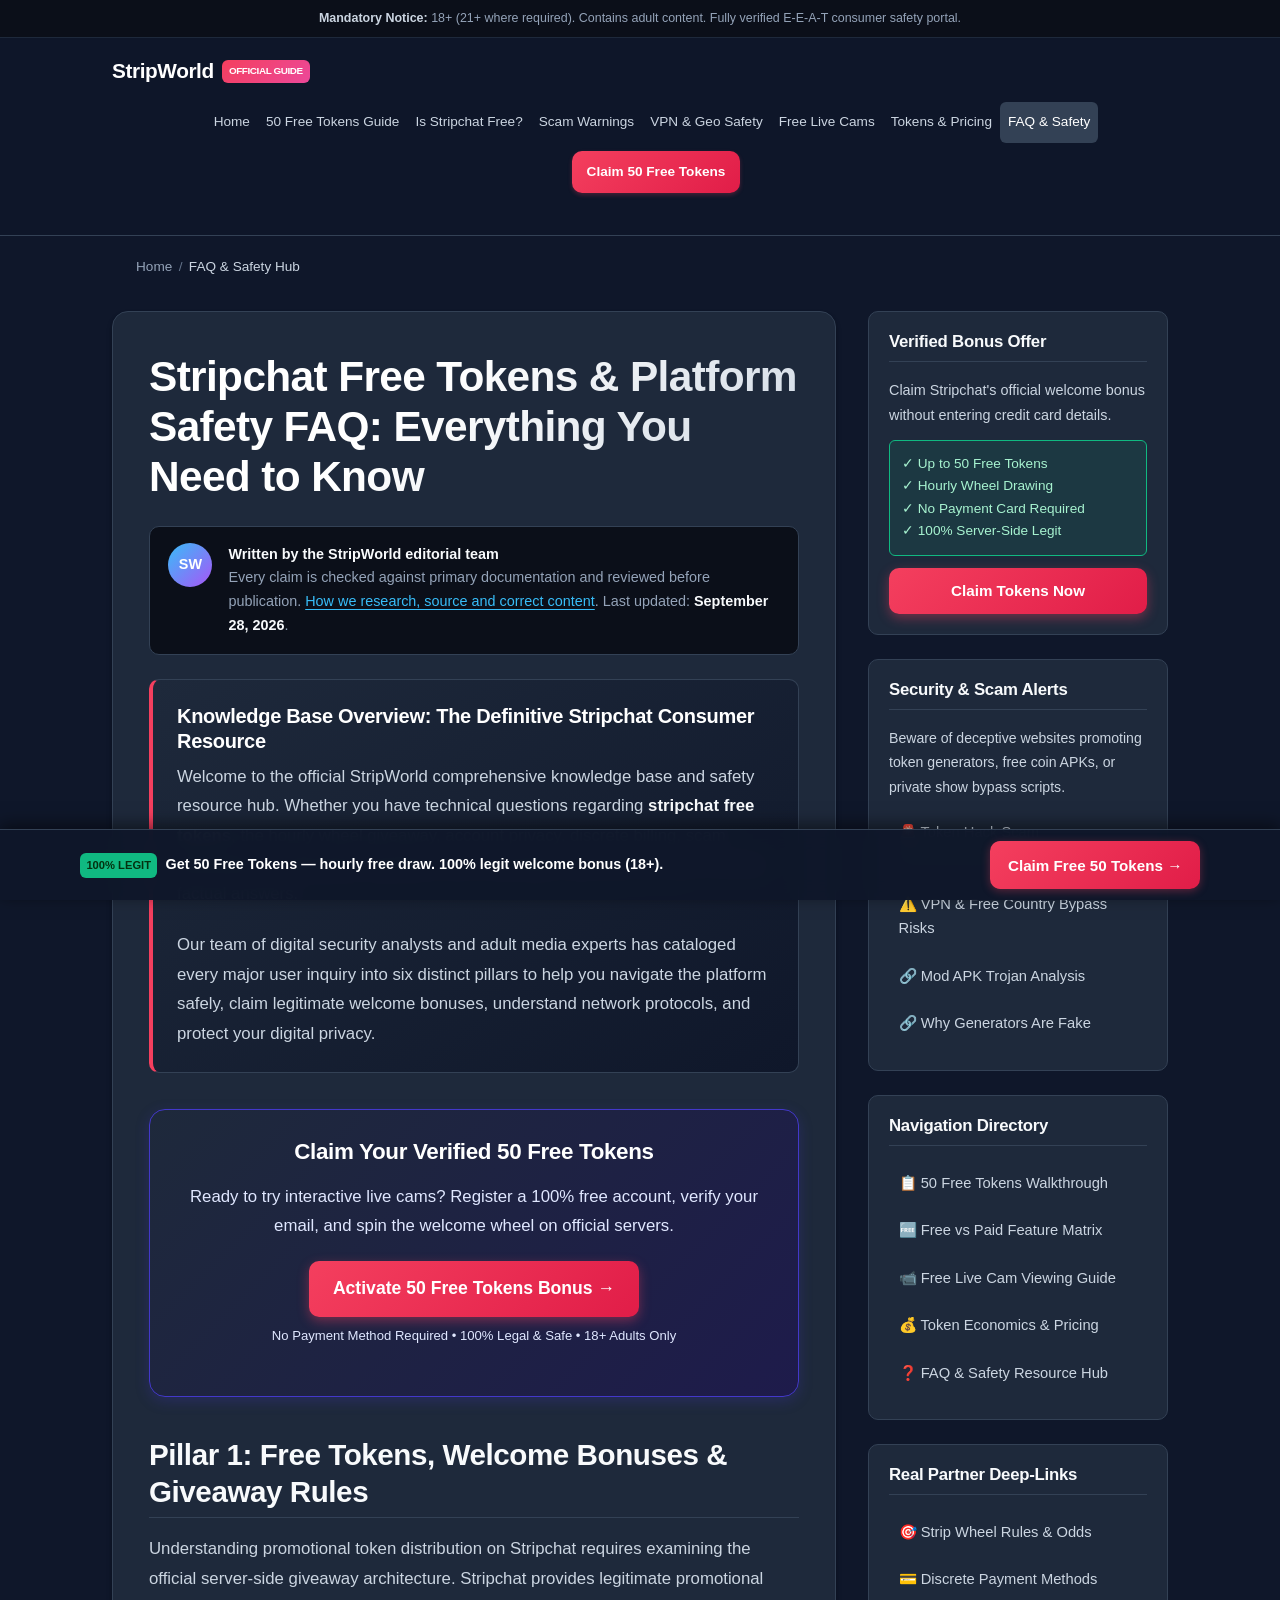
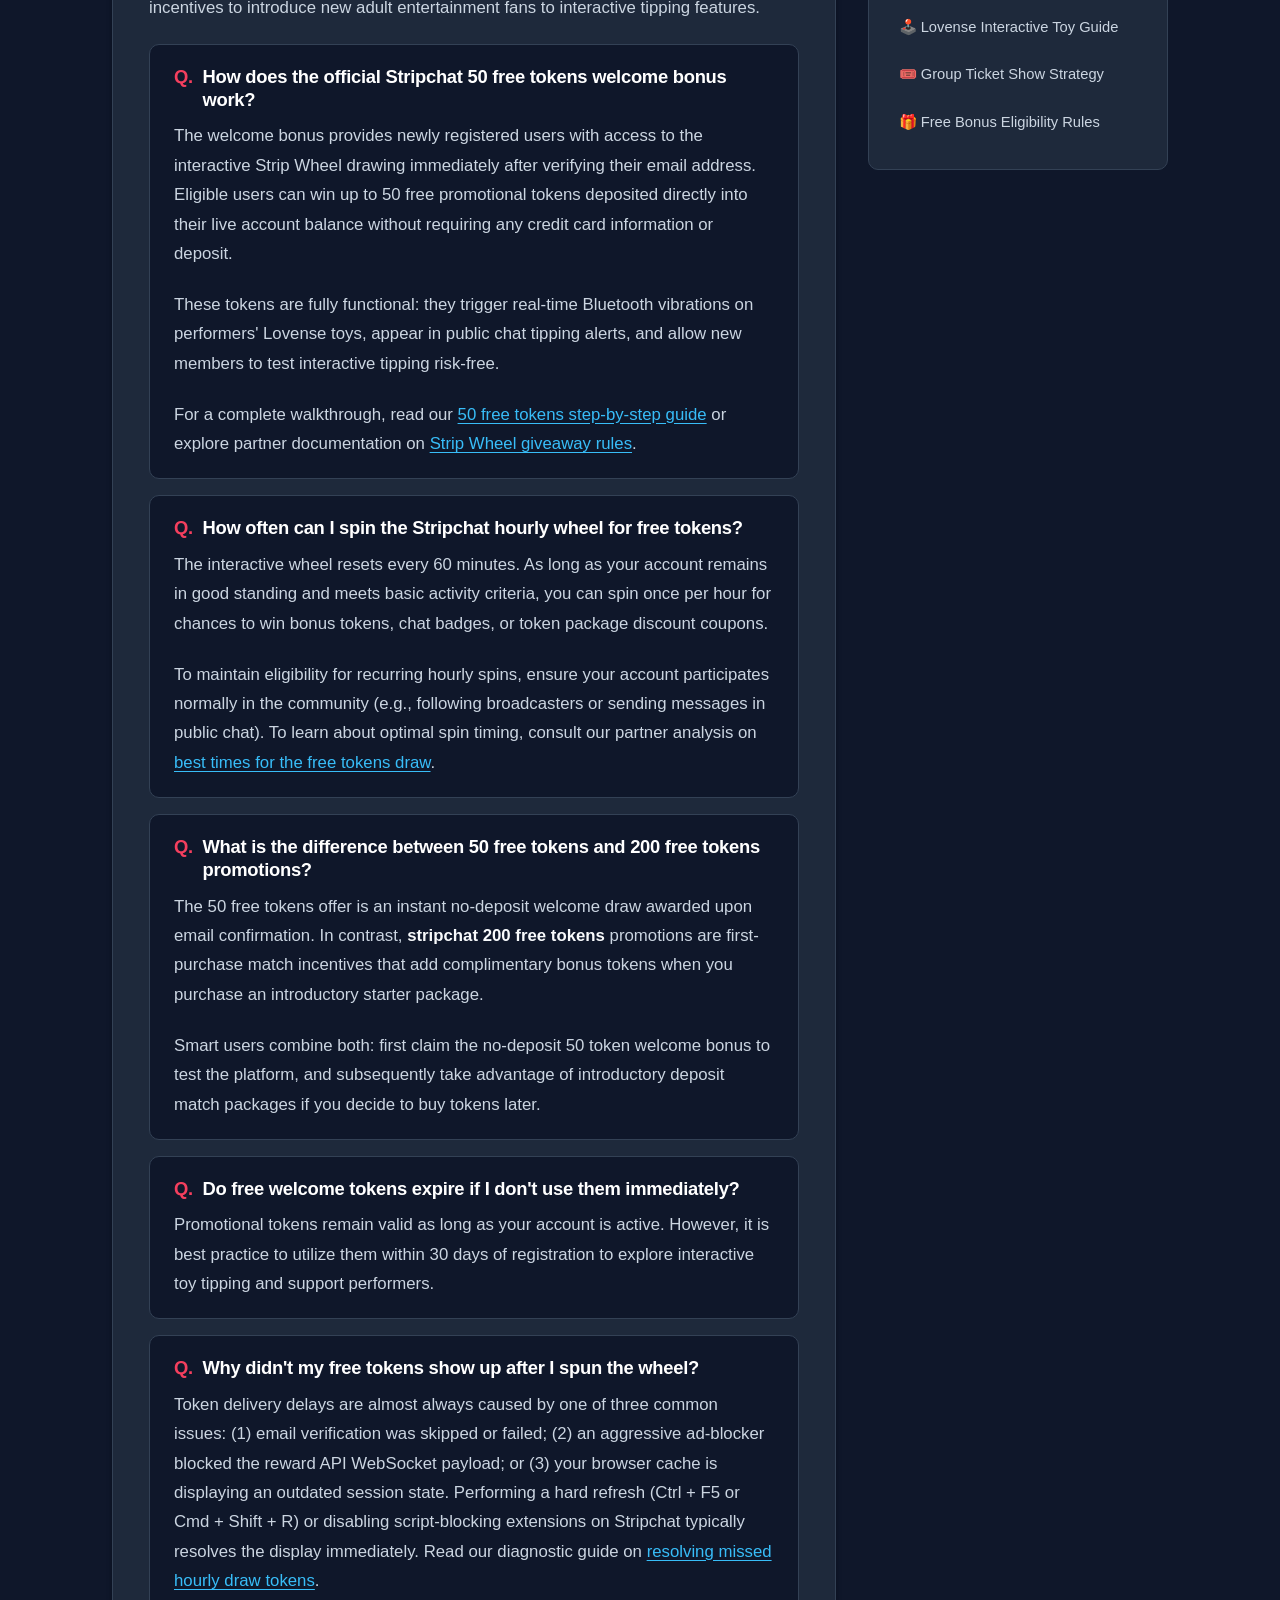
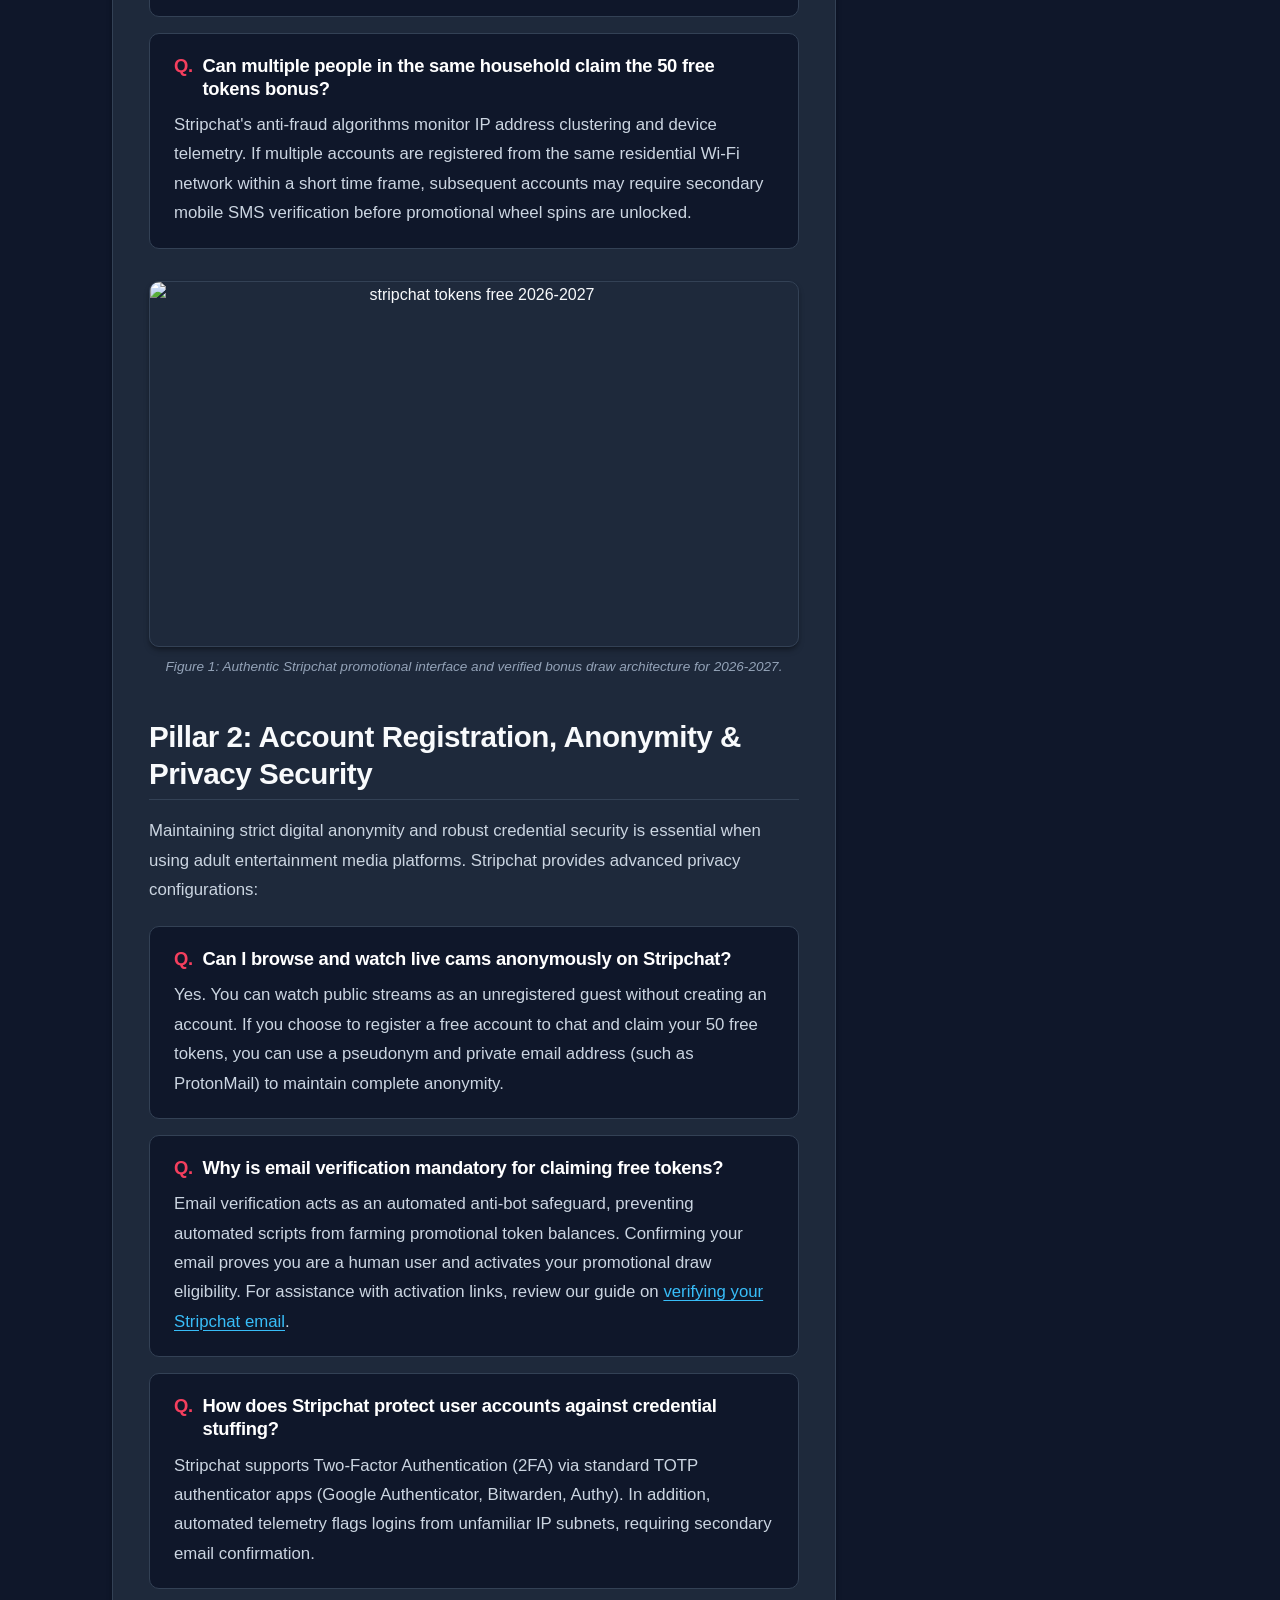
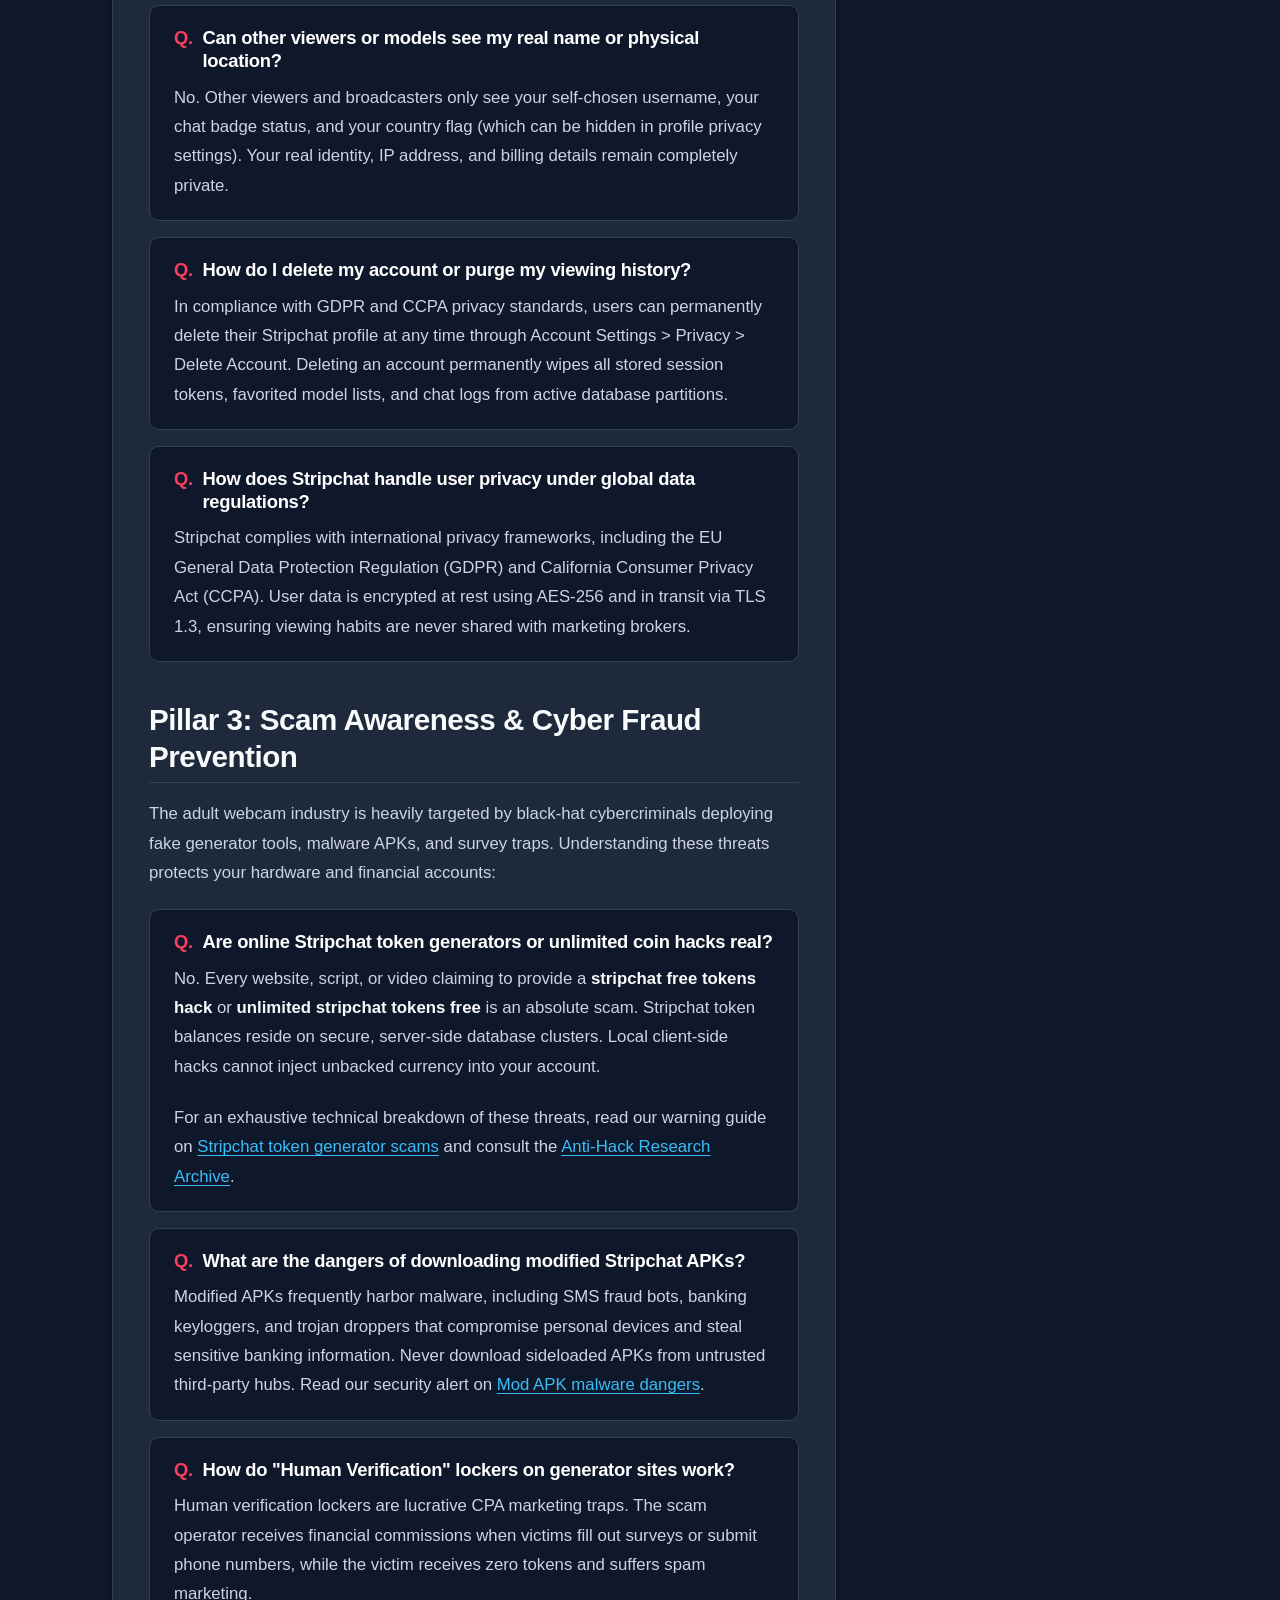
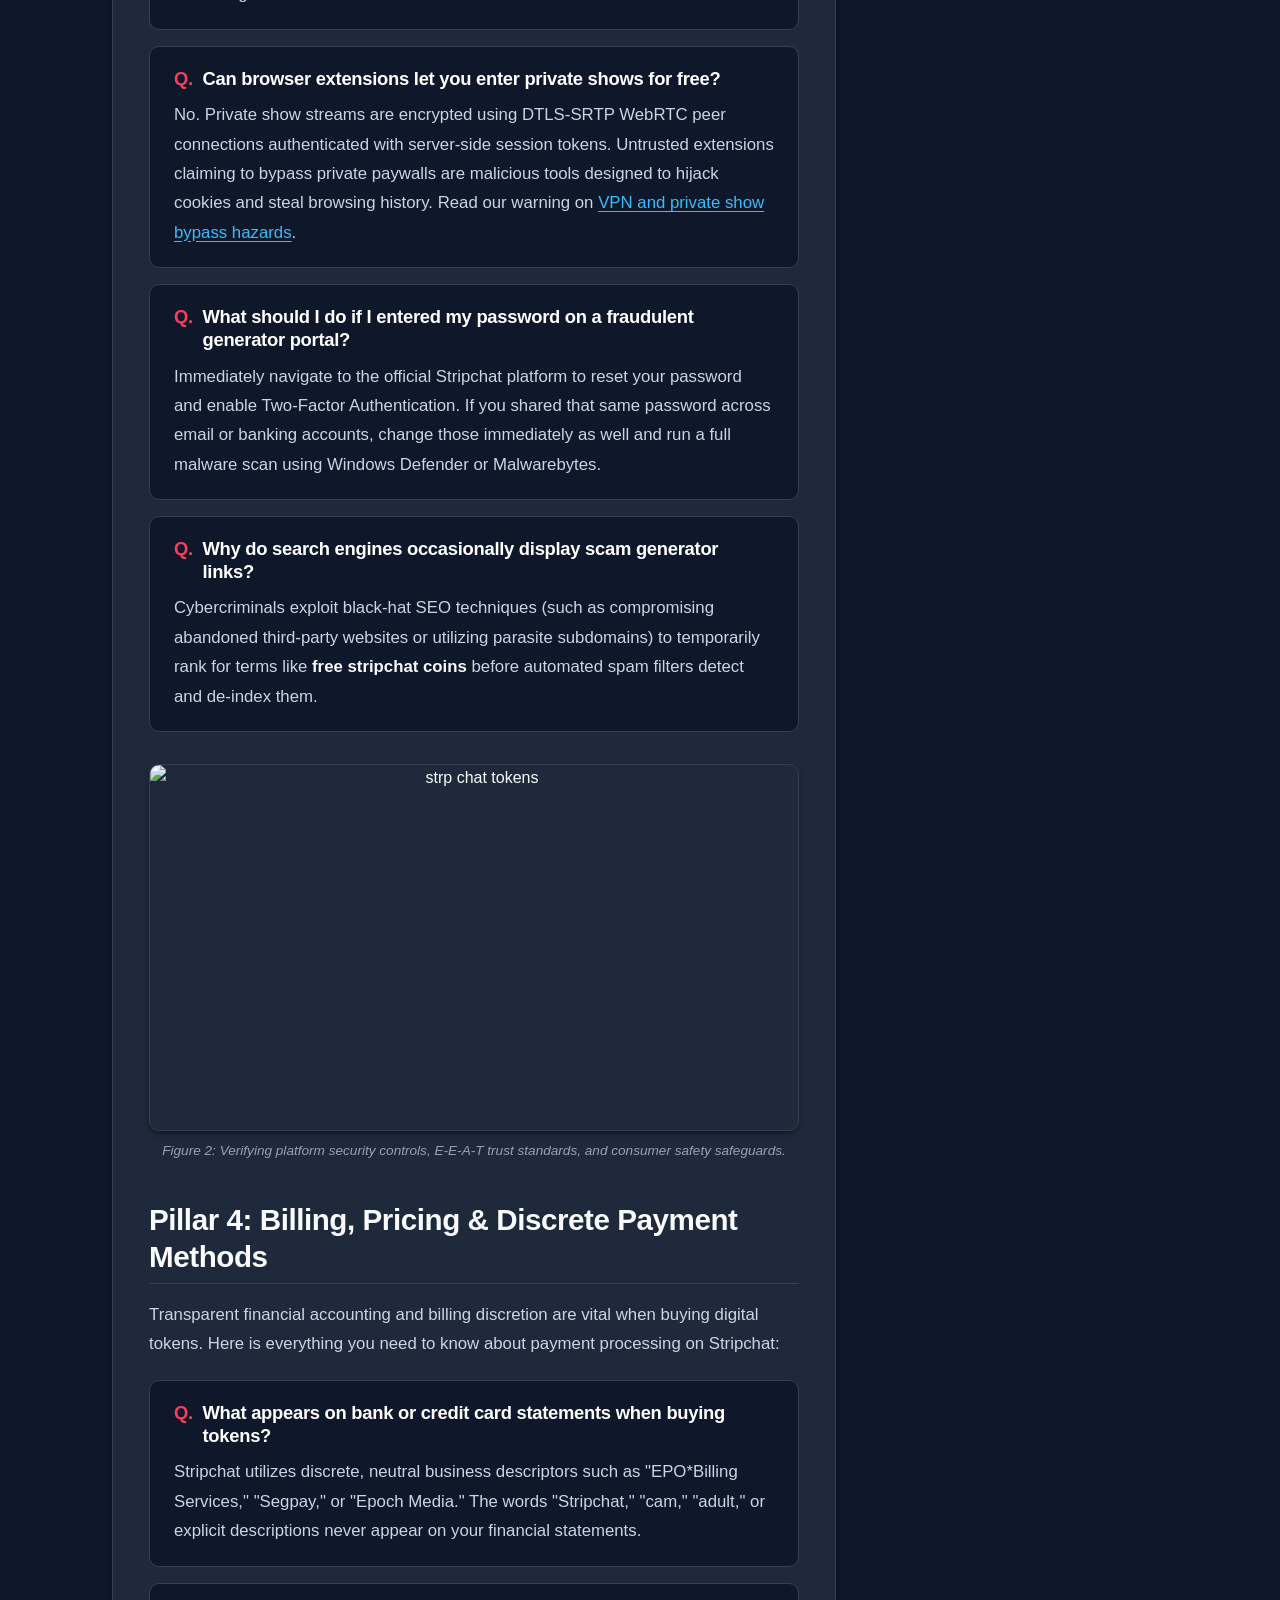
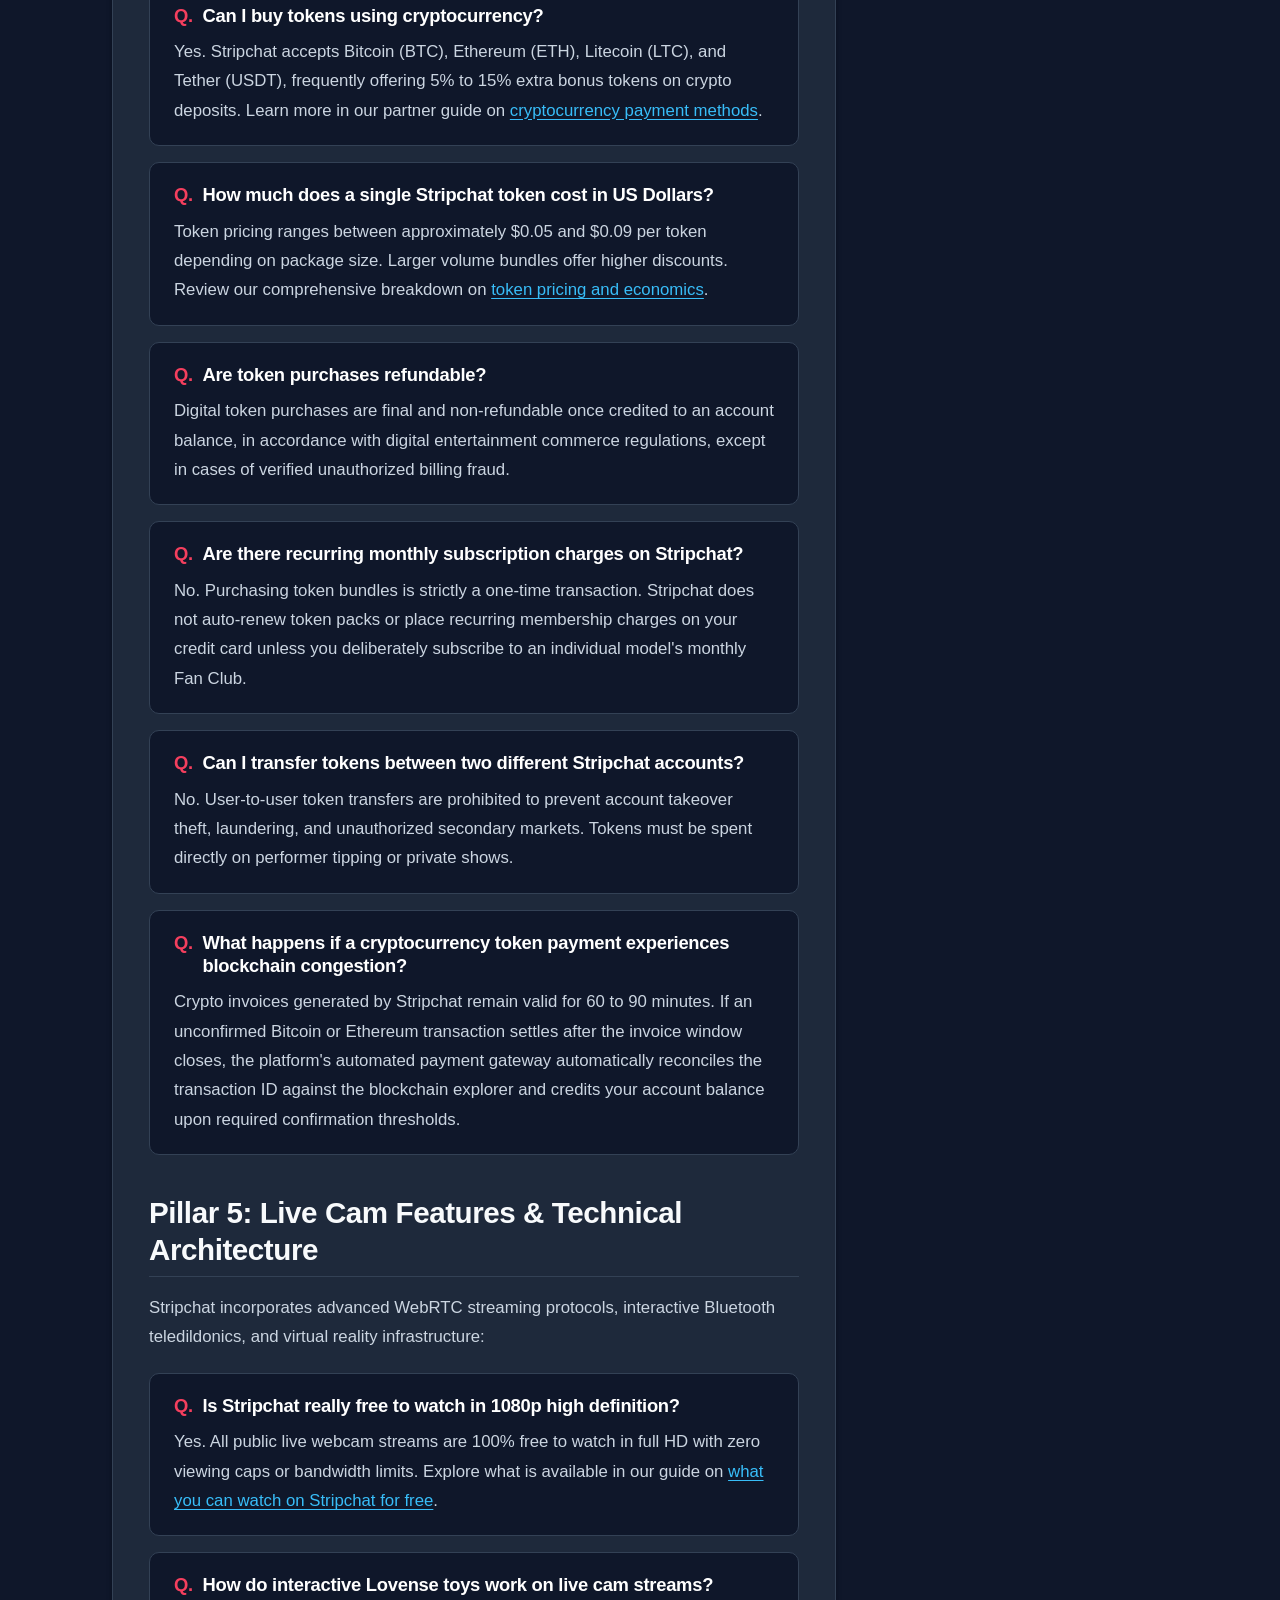
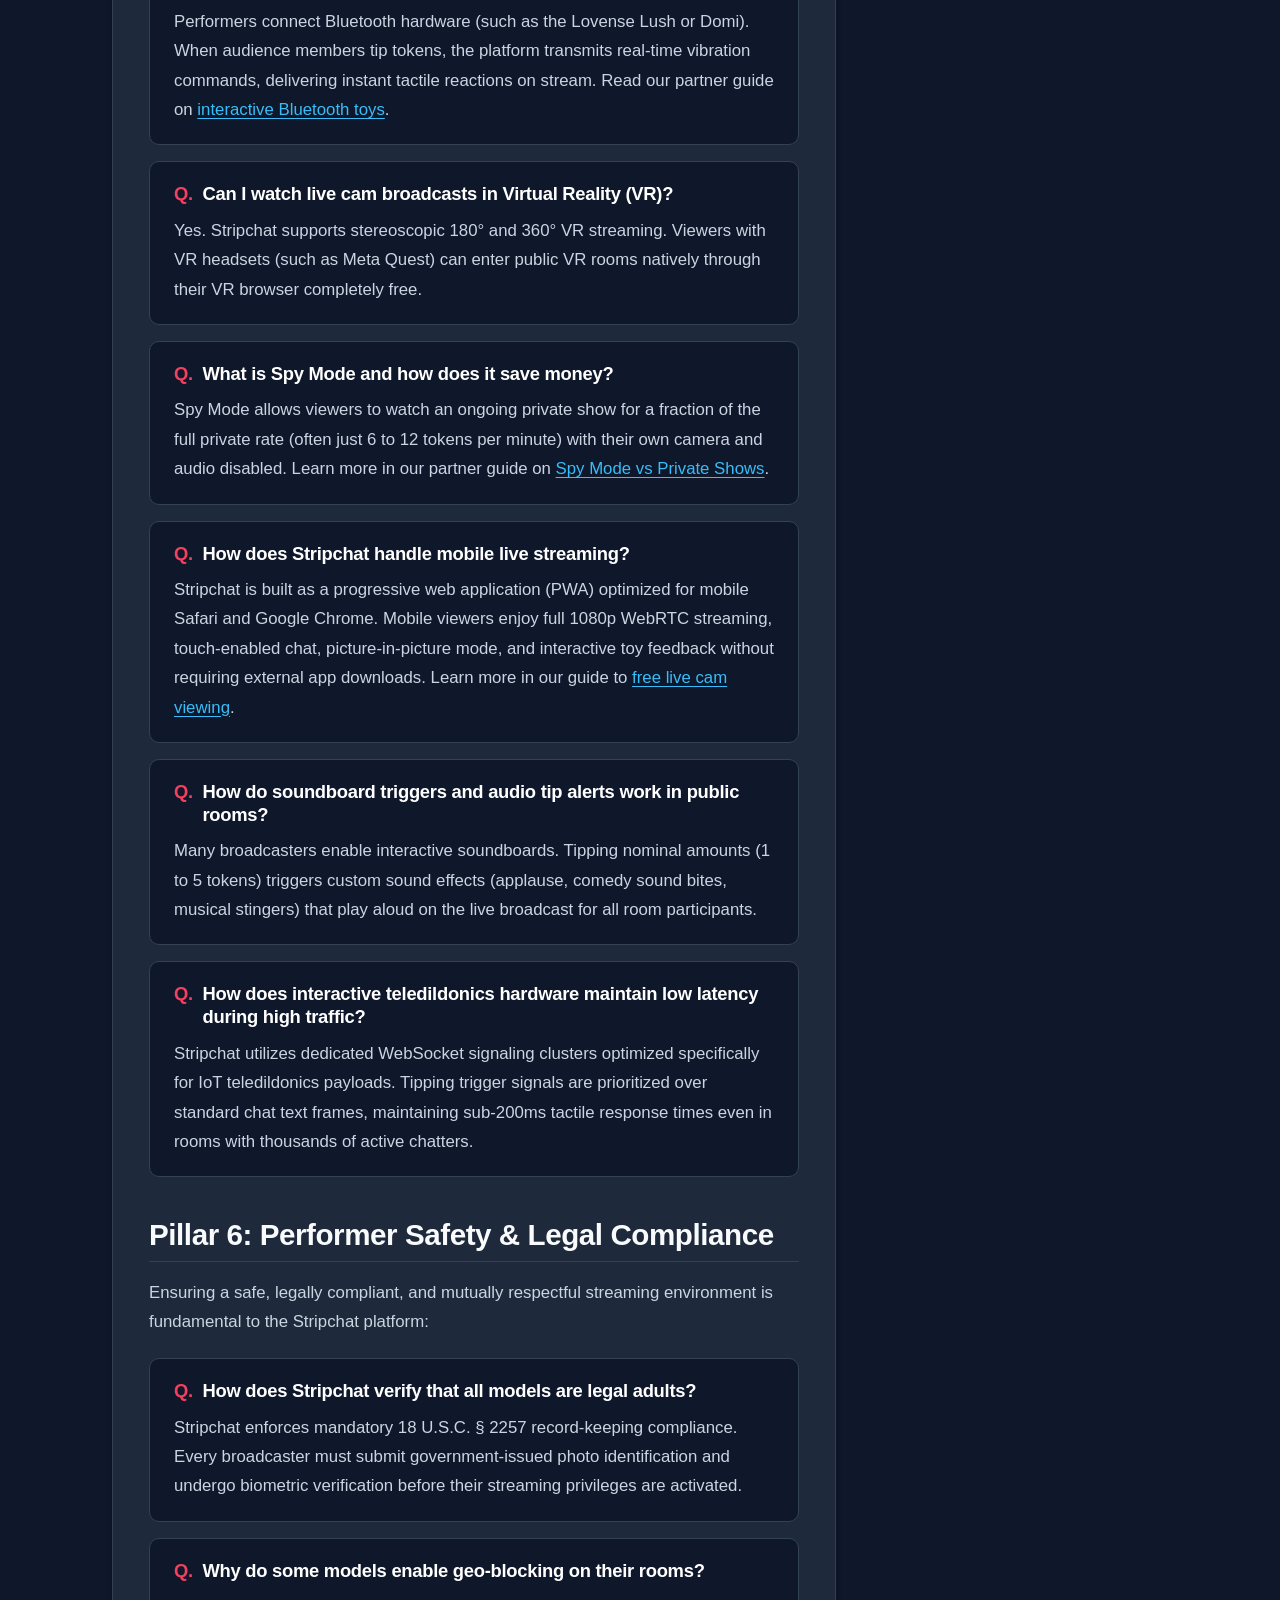
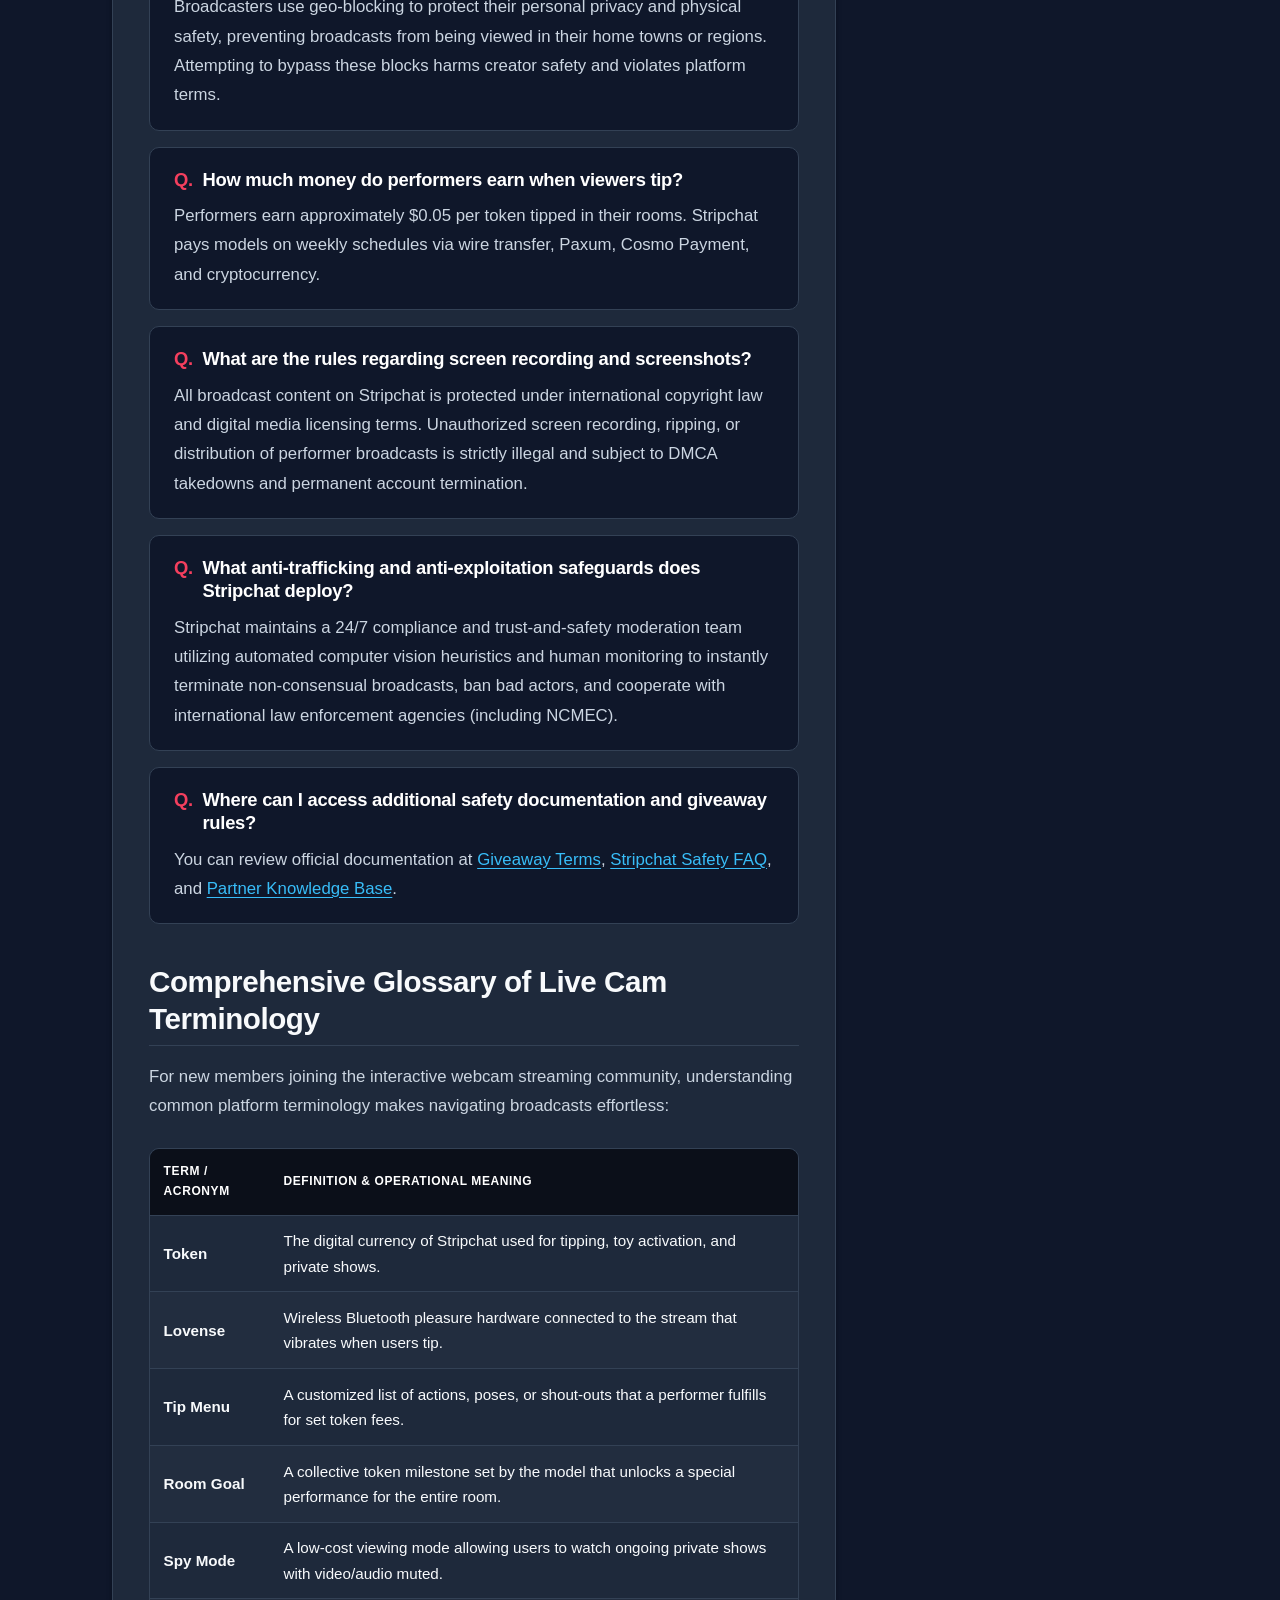
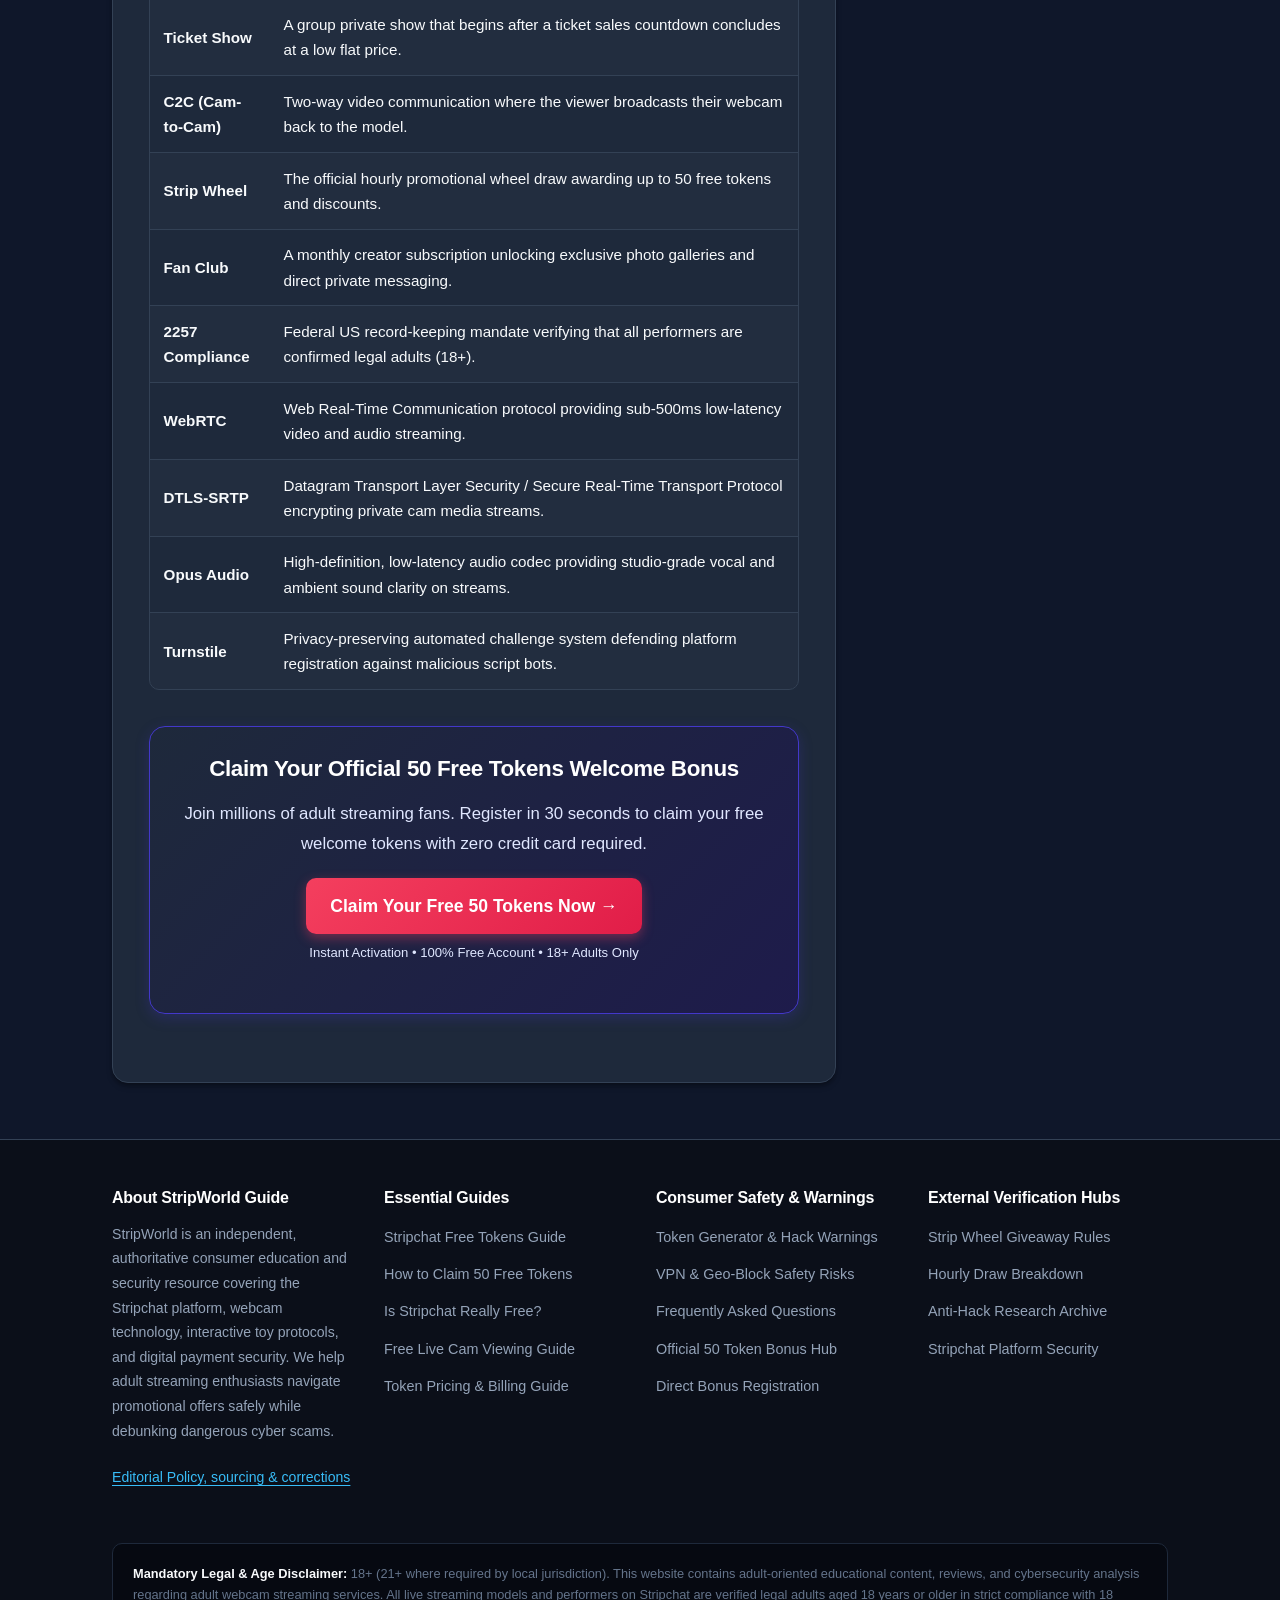
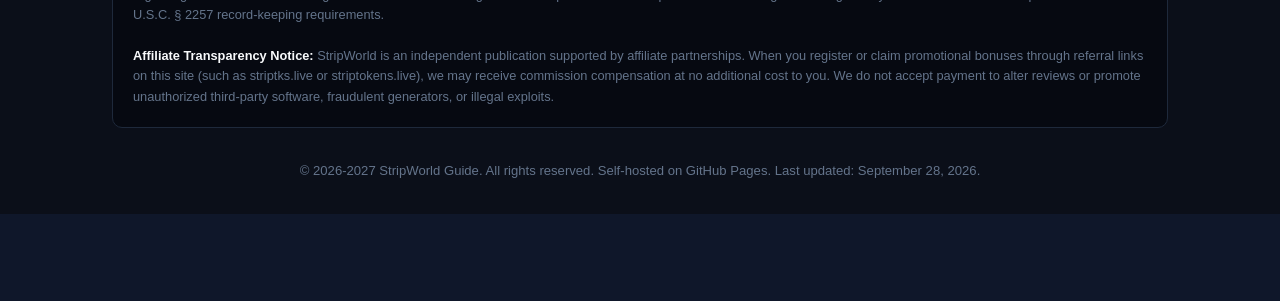
==== commit 57d77a33: "Remove fabricated author, add real editorial policy page The site credited 'Marcus Vance - Senior Di" ====
--- a/faq/index.html
+++ b/faq/index.html
@@ -28,134 +28,135 @@
   <link rel="stylesheet" href="../style.css">
   
   <script type="application/ld+json">
-  {
-    "@context": "https://schema.org",
-    "@graph": [
-      {
-        "@type": "Article",
-        "@id": "https://maryamkrol444.github.io/stripworld/faq/#article",
-        "headline": "Stripchat Free Tokens & Platform Safety FAQ: Everything You Need to Know",
-        "description": "Got questions about Stripchat free tokens, hourly wheel drawings, account safety, and token pricing? Find authoritative answers in our FAQ.",
-        "image": "https://i.imgur.com/FsIYisF.png",
-        "datePublished": "2026-01-22T08:00:00+00:00",
-        "dateModified": "2026-09-26T12:00:00+00:00",
-        "author": {
-          "@type": "Person",
-          "name": "Marcus Vance",
-          "jobTitle": "Senior Digital Security & Adult Media Analyst"
-        },
-        "publisher": {
-          "@type": "Organization",
-          "name": "StripWorld Consumer Research",
-          "logo": {
-            "@type": "ImageObject",
-            "url": "https://i.imgur.com/FsIYisF.png"
+{
+  "@context": "https://schema.org",
+  "@graph": [
+    {
+      "@type": "Article",
+      "@id": "https://maryamkrol444.github.io/stripworld/faq/#article",
+      "headline": "Stripchat Free Tokens & Platform Safety FAQ: Everything You Need to Know",
+      "description": "Got questions about Stripchat free tokens, hourly wheel drawings, account safety, and token pricing? Find authoritative answers in our FAQ.",
+      "image": "https://i.imgur.com/FsIYisF.png",
+      "datePublished": "2026-01-22T08:00:00+00:00",
+      "dateModified": "2026-09-26T12:00:00+00:00",
+      "author": {
+        "@type": "Organization",
+        "name": "StripWorld Editorial",
+        "url": "https://maryamkrol444.github.io/stripworld/editorial-policy/"
+      },
+      "publisher": {
+        "@type": "Organization",
+        "name": "StripWorld Consumer Research",
+        "logo": {
+          "@type": "ImageObject",
+          "url": "https://i.imgur.com/FsIYisF.png"
+        },
+        "publishingPrinciples": "https://maryamkrol444.github.io/stripworld/editorial-policy/"
+      },
+      "mainEntityOfPage": {
+        "@type": "WebPage",
+        "@id": "https://maryamkrol444.github.io/stripworld/faq/"
+      }
+    },
+    {
+      "@type": "BreadcrumbList",
+      "@id": "https://maryamkrol444.github.io/stripworld/faq/#breadcrumb",
+      "itemListElement": [
+        {
+          "@type": "ListItem",
+          "position": 1,
+          "name": "Home",
+          "item": "https://maryamkrol444.github.io/stripworld/"
+        },
+        {
+          "@type": "ListItem",
+          "position": 2,
+          "name": "FAQ & Safety Hub",
+          "item": "https://maryamkrol444.github.io/stripworld/faq/"
+        }
+      ]
+    },
+    {
+      "@type": "FAQPage",
+      "@id": "https://maryamkrol444.github.io/stripworld/faq/#faq",
+      "mainEntity": [
+        {
+          "@type": "Question",
+          "name": "How does the Stripchat 50 free tokens welcome bonus work?",
+          "acceptedAnswer": {
+            "@type": "Answer",
+            "text": "The 50 free tokens welcome bonus allows new members to spin the interactive Strip Wheel after confirming their email address, awarding complimentary server-side tokens without requiring any credit card or financial deposit."
           }
         },
-        "mainEntityOfPage": {
-          "@type": "WebPage",
-          "@id": "https://maryamkrol444.github.io/stripworld/faq/"
+        {
+          "@type": "Question",
+          "name": "How often can you spin the Stripchat hourly wheel?",
+          "acceptedAnswer": {
+            "@type": "Answer",
+            "text": "Eligible registered users can spin the hourly wheel once every 60 minutes for recurring chances to win bonus promotional tokens, chat perks, or token package discount coupons."
+          }
+        },
+        {
+          "@type": "Question",
+          "name": "Are online Stripchat token generators or coin hacks real?",
+          "acceptedAnswer": {
+            "@type": "Answer",
+            "text": "No. All websites, APK mods, and scripts claiming to hack tokens are fraudulent survey scams or malware traps. Stripchat balances are secured on server-side database clusters."
+          }
+        },
+        {
+          "@type": "Question",
+          "name": "Is Stripchat free to browse and watch without registering?",
+          "acceptedAnswer": {
+            "@type": "Answer",
+            "text": "Yes. Anyone of legal age can watch thousands of live public cam broadcasts in 1080p HD as an anonymous guest without registering an account or paying money."
+          }
+        },
+        {
+          "@type": "Question",
+          "name": "What appears on bank statements when buying Stripchat tokens?",
+          "acceptedAnswer": {
+            "@type": "Answer",
+            "text": "Transactions display discreet, neutral corporate billing descriptors such as EPO*Billing Services or Epoch Media, ensuring zero adult-oriented wording appears on statements."
+          }
+        },
+        {
+          "@type": "Question",
+          "name": "How do interactive Lovense toys work on Stripchat?",
+          "acceptedAnswer": {
+            "@type": "Answer",
+            "text": "Broadcasters pair Bluetooth pleasure hardware to the platform. Tipping tokens emits real-time vibration commands, delivering instant tactile reactions on stream."
+          }
+        },
+        {
+          "@type": "Question",
+          "name": "Can I use cryptocurrency to purchase Stripchat tokens?",
+          "acceptedAnswer": {
+            "@type": "Answer",
+            "text": "Yes. Stripchat accepts Bitcoin, Ethereum, Litecoin, and USDT, often providing 5% to 15% bonus tokens on crypto deposits for added privacy and value."
+          }
+        },
+        {
+          "@type": "Question",
+          "name": "How does Stripchat verify performer legal age?",
+          "acceptedAnswer": {
+            "@type": "Answer",
+            "text": "All performers must submit verified government photo identification and pass biometric identity audits in strict compliance with 18 U.S.C. § 2257 record-keeping mandates."
+          }
+        },
+        {
+          "@type": "Question",
+          "name": "How does Stripchat handle user privacy under GDPR and CCPA regulations?",
+          "acceptedAnswer": {
+            "@type": "Answer",
+            "text": "Stripchat adheres strictly to international privacy frameworks, providing users with complete control over cookie consents, automated data deletion tools, and encrypted credential storage."
+          }
         }
-      },
-      {
-        "@type": "BreadcrumbList",
-        "@id": "https://maryamkrol444.github.io/stripworld/faq/#breadcrumb",
-        "itemListElement": [
-          {
-            "@type": "ListItem",
-            "position": 1,
-            "name": "Home",
-            "item": "https://maryamkrol444.github.io/stripworld/"
-          },
-          {
-            "@type": "ListItem",
-            "position": 2,
-            "name": "FAQ & Safety Hub",
-            "item": "https://maryamkrol444.github.io/stripworld/faq/"
-          }
-        ]
-      },
-      {
-        "@type": "FAQPage",
-        "@id": "https://maryamkrol444.github.io/stripworld/faq/#faq",
-        "mainEntity": [
-          {
-            "@type": "Question",
-            "name": "How does the Stripchat 50 free tokens welcome bonus work?",
-            "acceptedAnswer": {
-              "@type": "Answer",
-              "text": "The 50 free tokens welcome bonus allows new members to spin the interactive Strip Wheel after confirming their email address, awarding complimentary server-side tokens without requiring any credit card or financial deposit."
-            }
-          },
-          {
-            "@type": "Question",
-            "name": "How often can you spin the Stripchat hourly wheel?",
-            "acceptedAnswer": {
-              "@type": "Answer",
-              "text": "Eligible registered users can spin the hourly wheel once every 60 minutes for recurring chances to win bonus promotional tokens, chat perks, or token package discount coupons."
-            }
-          },
-          {
-            "@type": "Question",
-            "name": "Are online Stripchat token generators or coin hacks real?",
-            "acceptedAnswer": {
-              "@type": "Answer",
-              "text": "No. All websites, APK mods, and scripts claiming to hack tokens are fraudulent survey scams or malware traps. Stripchat balances are secured on server-side database clusters."
-            }
-          },
-          {
-            "@type": "Question",
-            "name": "Is Stripchat free to browse and watch without registering?",
-            "acceptedAnswer": {
-              "@type": "Answer",
-              "text": "Yes. Anyone of legal age can watch thousands of live public cam broadcasts in 1080p HD as an anonymous guest without registering an account or paying money."
-            }
-          },
-          {
-            "@type": "Question",
-            "name": "What appears on bank statements when buying Stripchat tokens?",
-            "acceptedAnswer": {
-              "@type": "Answer",
-              "text": "Transactions display discreet, neutral corporate billing descriptors such as EPO*Billing Services or Epoch Media, ensuring zero adult-oriented wording appears on statements."
-            }
-          },
-          {
-            "@type": "Question",
-            "name": "How do interactive Lovense toys work on Stripchat?",
-            "acceptedAnswer": {
-              "@type": "Answer",
-              "text": "Broadcasters pair Bluetooth pleasure hardware to the platform. Tipping tokens emits real-time vibration commands, delivering instant tactile reactions on stream."
-            }
-          },
-          {
-            "@type": "Question",
-            "name": "Can I use cryptocurrency to purchase Stripchat tokens?",
-            "acceptedAnswer": {
-              "@type": "Answer",
-              "text": "Yes. Stripchat accepts Bitcoin, Ethereum, Litecoin, and USDT, often providing 5% to 15% bonus tokens on crypto deposits for added privacy and value."
-            }
-          },
-          {
-            "@type": "Question",
-            "name": "How does Stripchat verify performer legal age?",
-            "acceptedAnswer": {
-              "@type": "Answer",
-              "text": "All performers must submit verified government photo identification and pass biometric identity audits in strict compliance with 18 U.S.C. § 2257 record-keeping mandates."
-            }
-          },
-          {
-            "@type": "Question",
-            "name": "How does Stripchat handle user privacy under GDPR and CCPA regulations?",
-            "acceptedAnswer": {
-              "@type": "Answer",
-              "text": "Stripchat adheres strictly to international privacy frameworks, providing users with complete control over cookie consents, automated data deletion tools, and encrypted credential storage."
-            }
-          }
-        ]
-      }
-    ]
-  }
-  </script>
+      ]
+    }
+  ]
+}
+</script>
 
 </head>
 <body>
@@ -208,10 +209,13 @@
           
           
         <div class="author-meta-box">
-          <div class="author-avatar">MV</div>
+          <div class="author-avatar">SW</div>
           <div class="author-info-text">
-            <strong>Authored by Marcus Vance</strong> — Senior Digital Security & Adult Media Analyst.<br>
-            <span>Fact-checked and peer-reviewed for E-E-A-T compliance. Last updated: <strong>September 28, 2026</strong>.</span>
+            <strong>Written by the StripWorld editorial team</strong><br>
+            <span>Every claim is checked against primary documentation and
+            reviewed before publication.
+            <a href="../editorial-policy/">How we research, source and correct content</a>.
+            Last updated: <strong>September 28, 2026</strong>.</span>
           </div>
         </div>
 
@@ -219,7 +223,7 @@
           <div class="hero-box">
             <h2 class="hero-box-title" style="margin-top:0; border:none; padding:0; font-size:1.25rem;">Knowledge Base Overview: The Definitive Stripchat Consumer Resource</h2>
             <p>
-              Welcome to the official StripWorld comprehensive knowledge base and safety resource hub. Whether you have technical questions regarding <strong>stripchat free tokens</strong>, the hourly wheel giveaway, account privacy, discrete billing, scam prevention, or interactive hardware, this knowledge repository provides verified, factual, and peer-reviewed answers.
+              Welcome to the official StripWorld comprehensive knowledge base and safety resource hub. Whether you have technical questions regarding <strong>stripchat free tokens</strong>, the hourly wheel giveaway, account privacy, discrete billing, scam prevention, or interactive hardware, this knowledge repository provides verified, factual answers.
             </p>
             <p style="margin-bottom:0;">
               Our team of digital security analysts and adult media experts has cataloged every major user inquiry into six distinct pillars to help you navigate the platform safely, claim legitimate welcome bonuses, understand network protocols, and protect your digital privacy.
@@ -777,6 +781,7 @@
           <p style="font-size: 0.88rem; color: #94a3b8;">
             StripWorld is an independent, authoritative consumer education and security resource covering the Stripchat platform, webcam technology, interactive toy protocols, and digital payment security. We help adult streaming enthusiasts navigate promotional offers safely while debunking dangerous cyber scams.
           </p>
+          <p style="font-size: 0.88rem; margin-top: 0.75rem;"><a href="../editorial-policy/">Editorial Policy, sourcing &amp; corrections</a></p>
         </div>
         
         <div class="footer-col">
